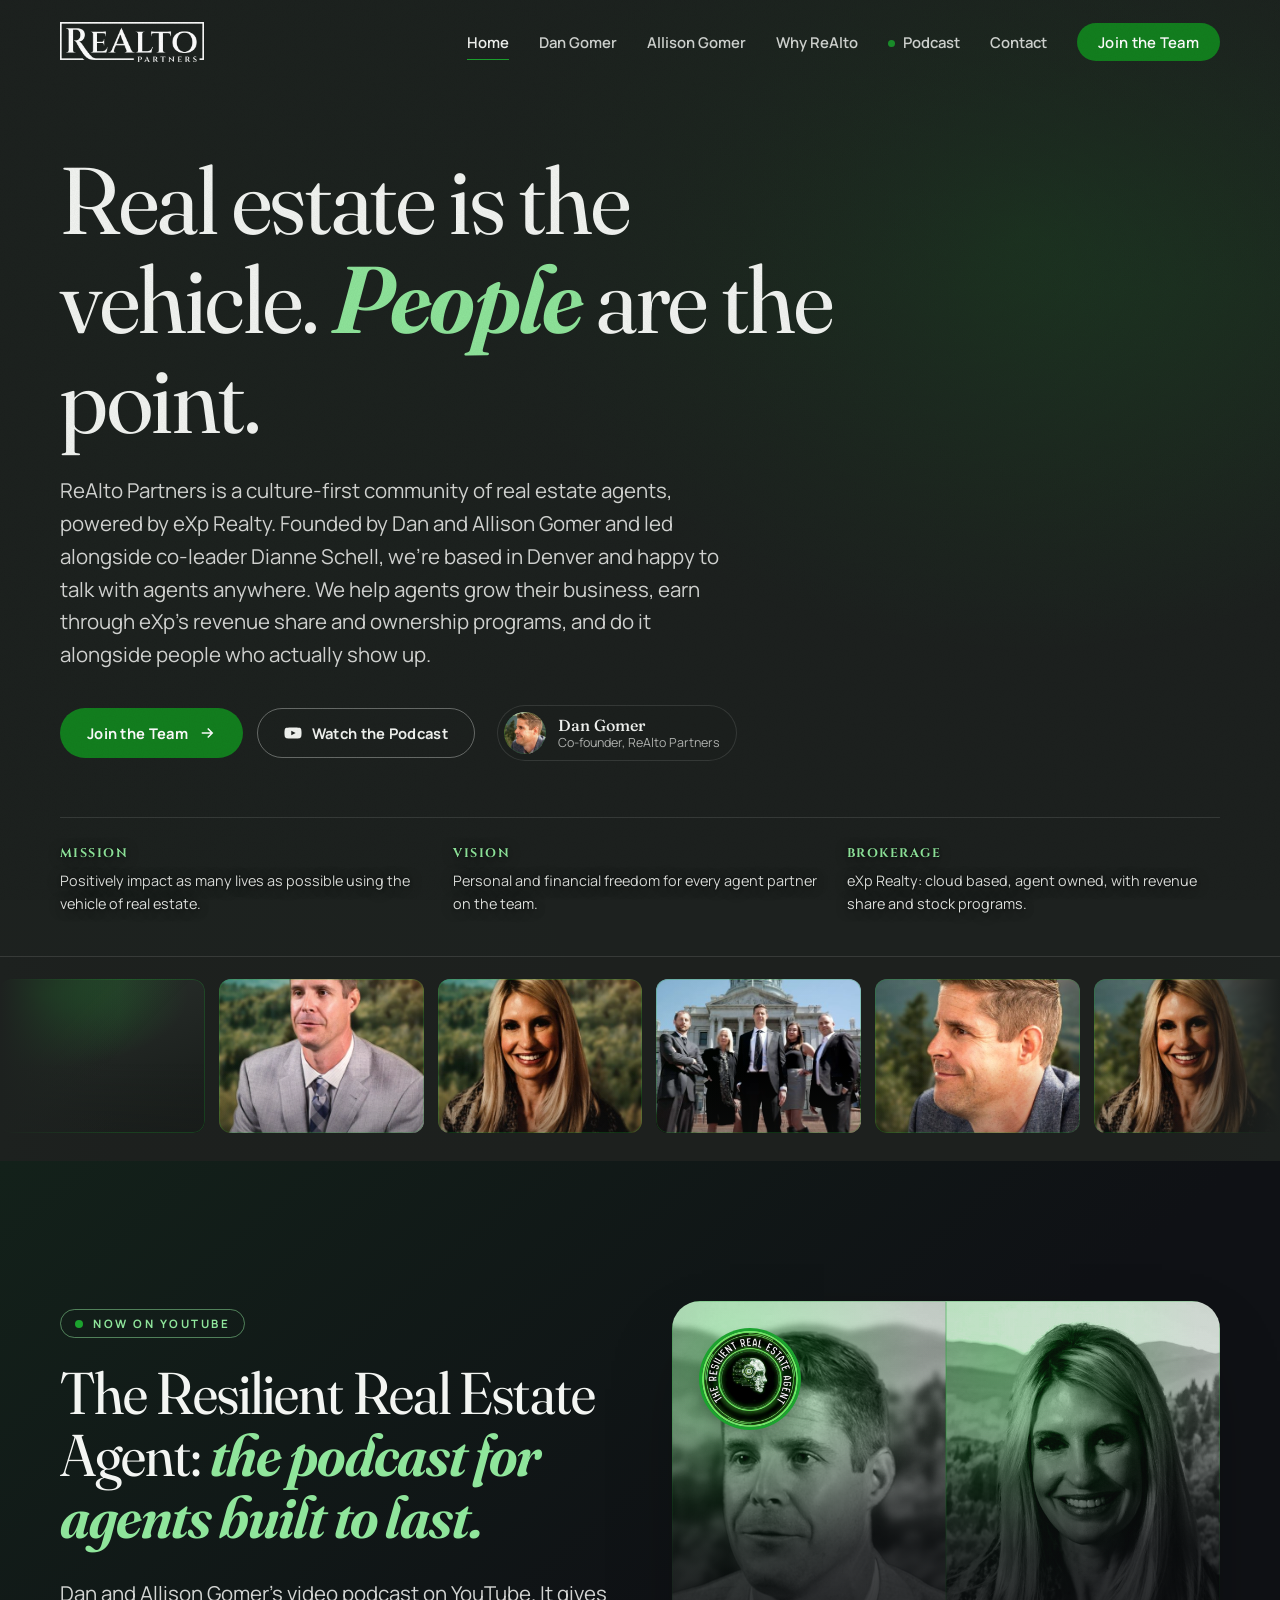
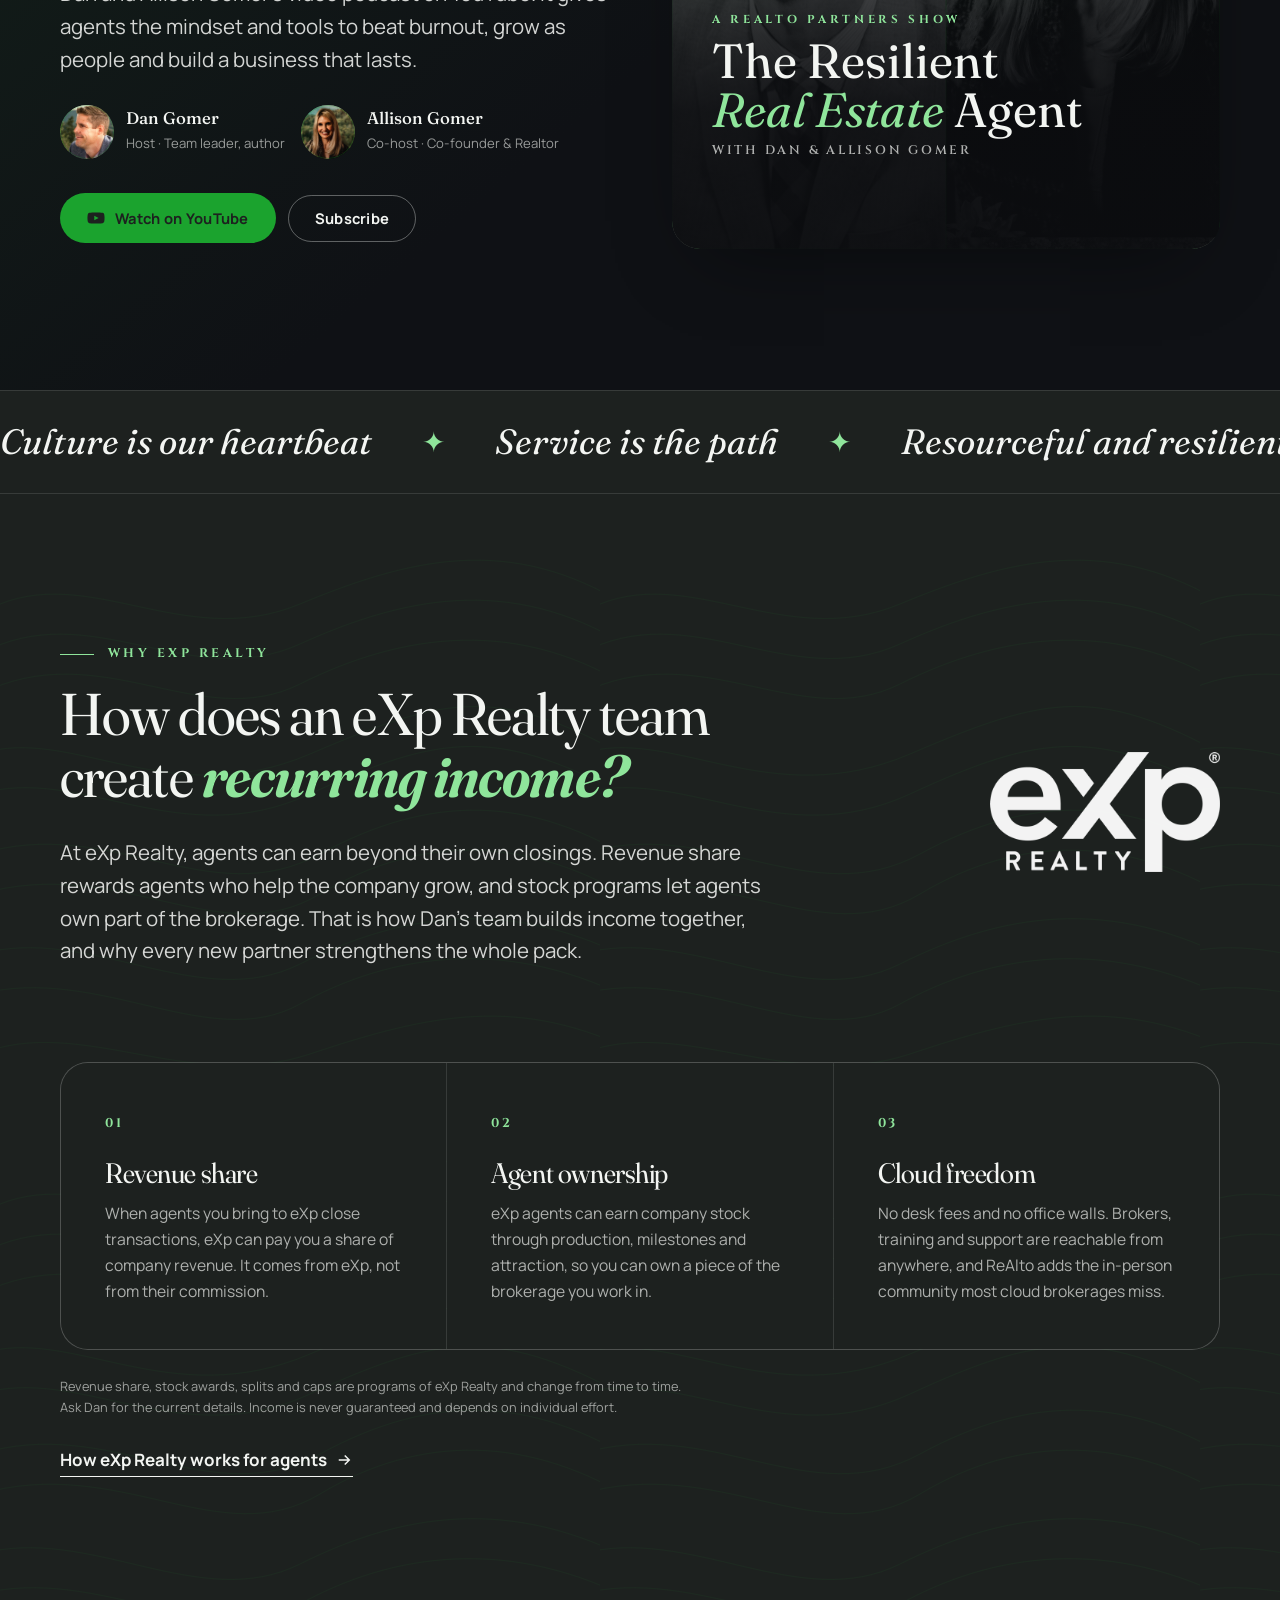
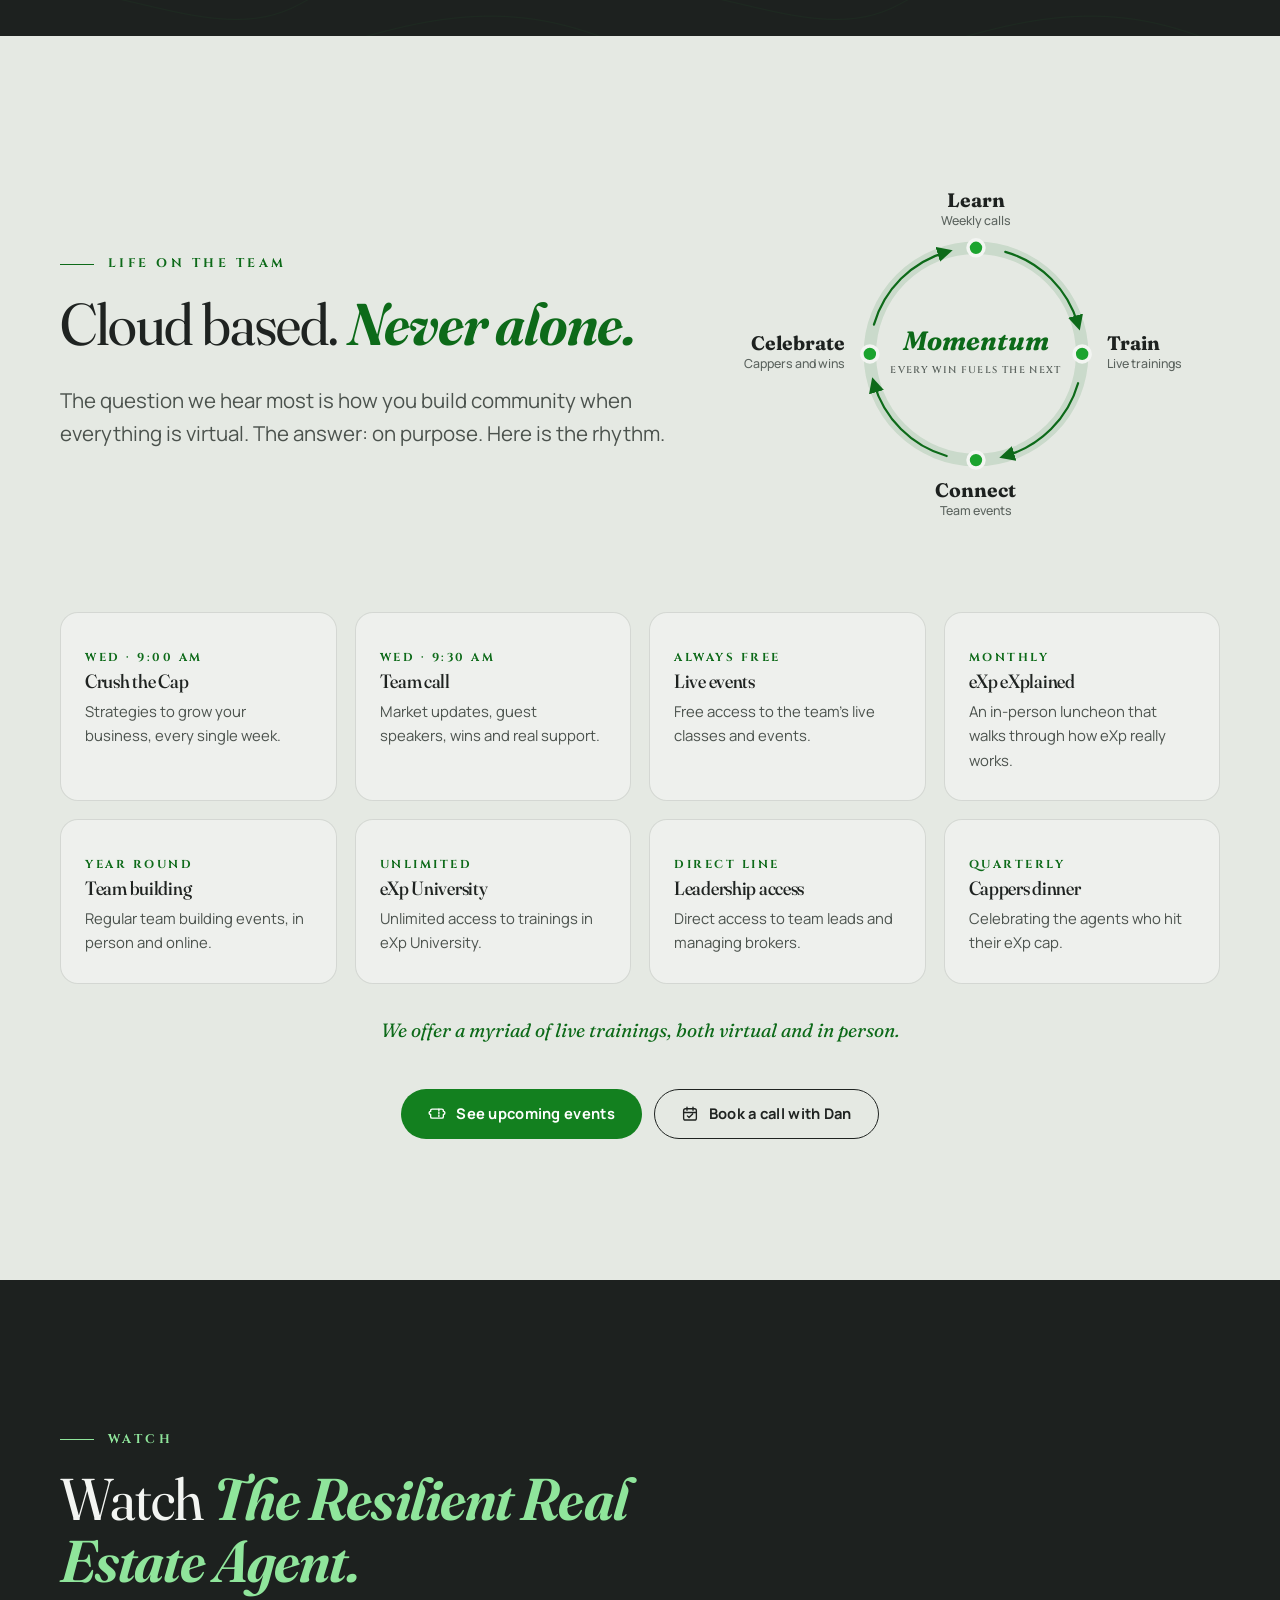
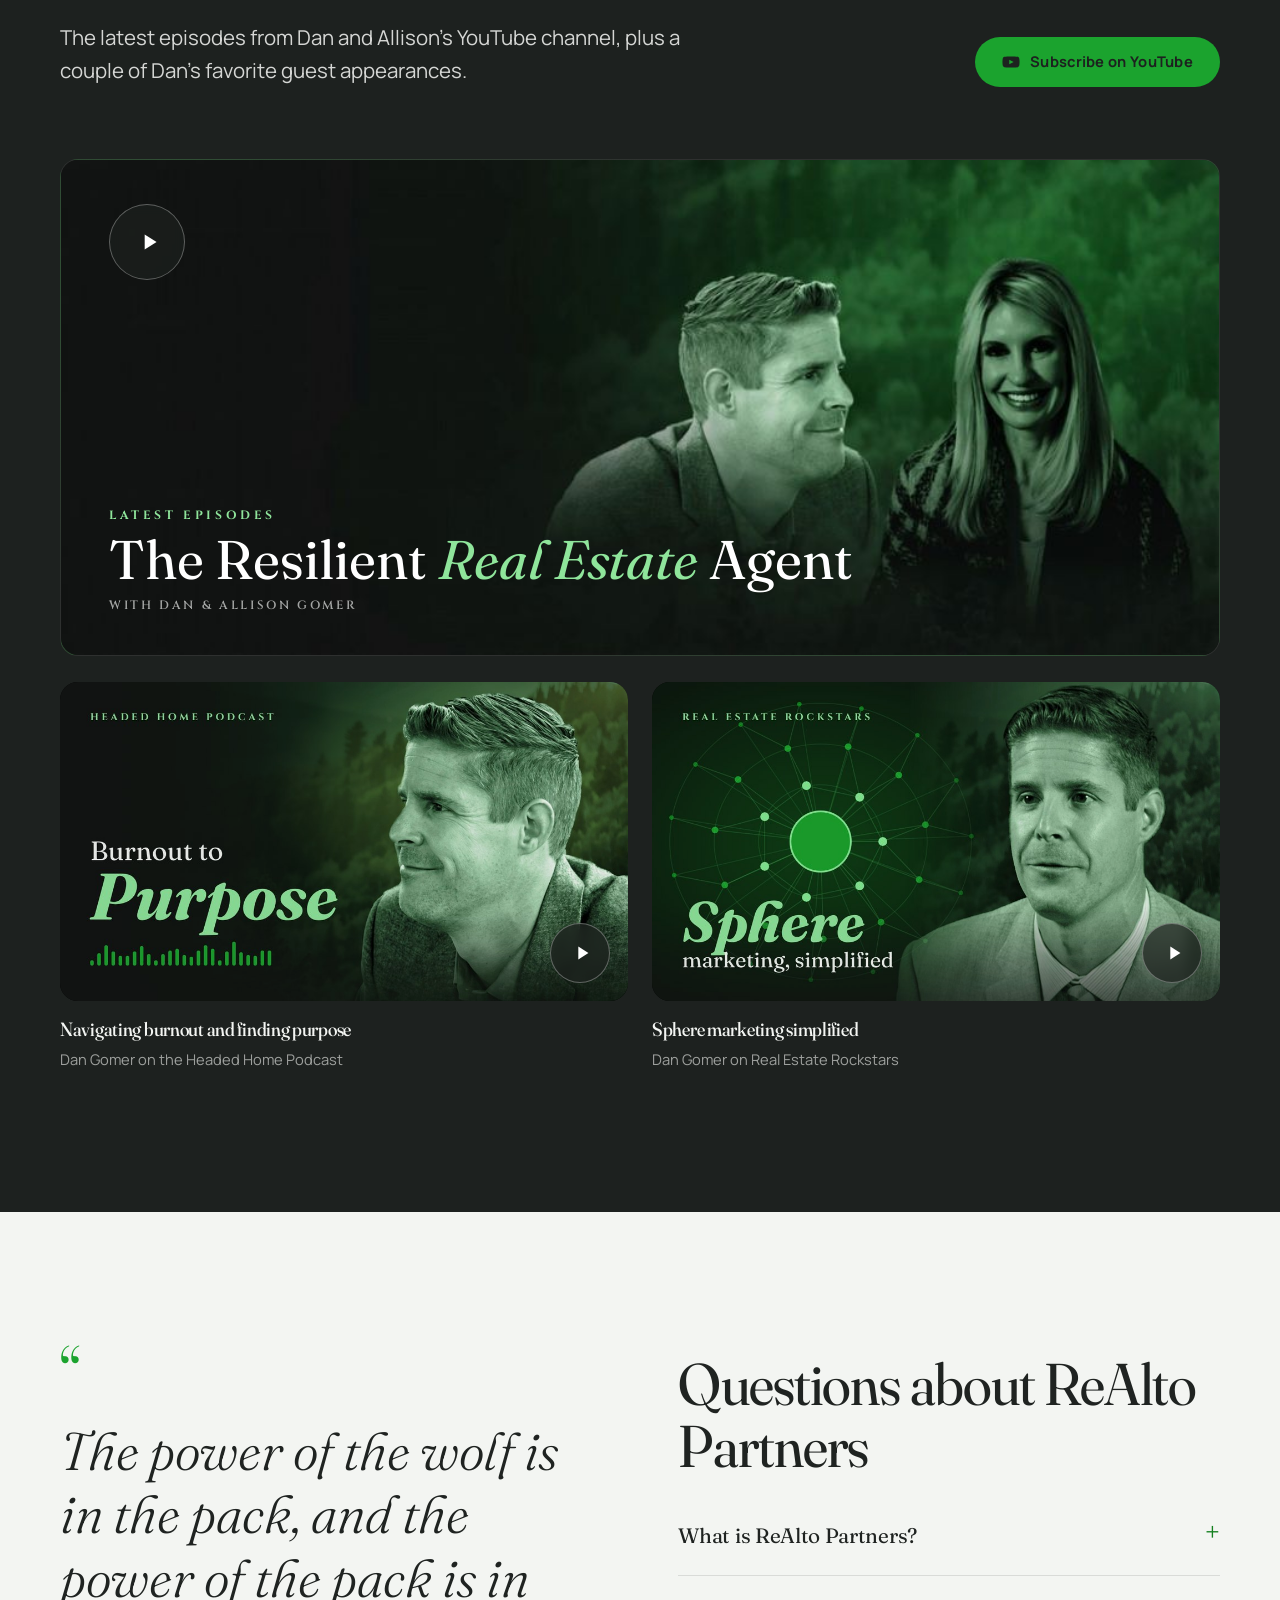
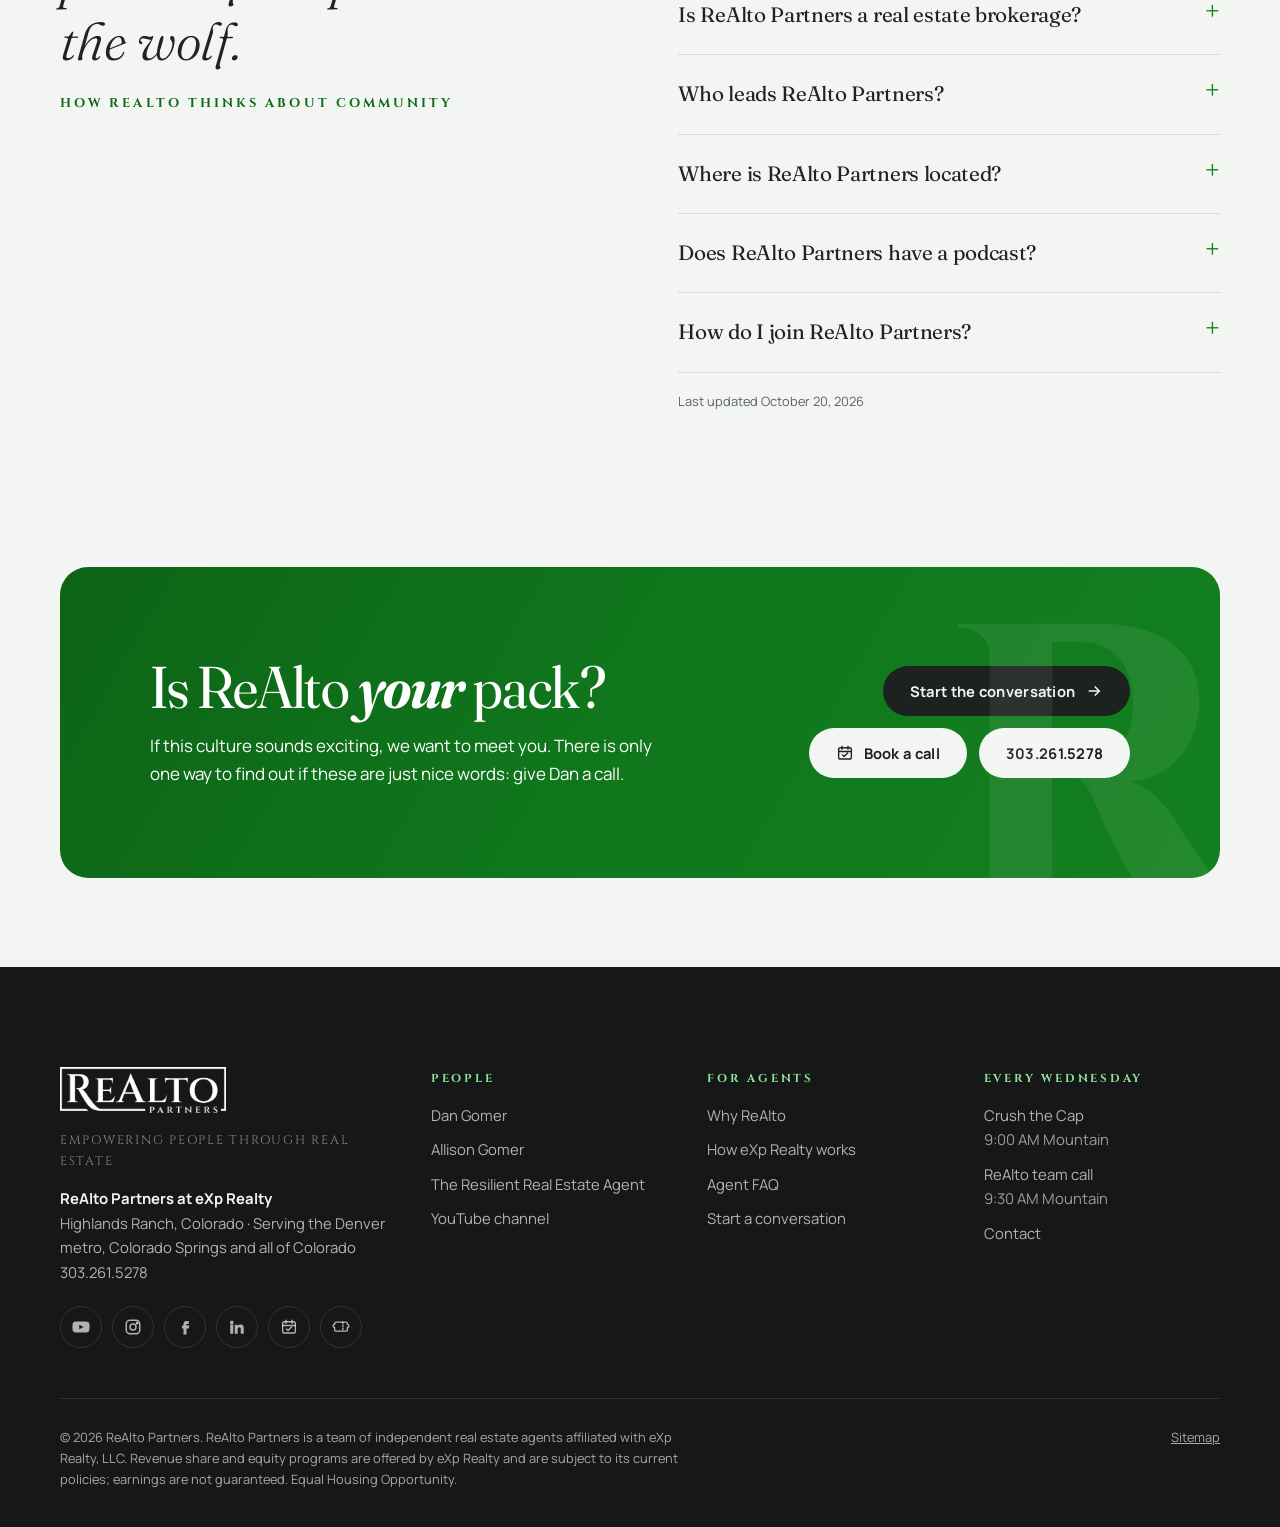
==== realto-partners/index.html @ e7814d93 "4 R's graphic now matches the Home flywheel, reversed out for the dark section Co-Authored-By: Claud" ====
<!doctype html>
<html lang="en-US">
<head>
<meta charset="utf-8">
<meta name="viewport" content="width=device-width, initial-scale=1">
<title>ReAlto Partners | Powered by eXp Realty, Denver, Colorado</title>
<meta name="description" content="ReAlto Partners is a Denver-based team of agents powered by eXp Realty, open to agents anywhere. Grow your business, earn revenue share, build community.">
<meta name="robots" content="index, follow, max-image-preview:large">
<link rel="canonical" href="https://realtopartners.com/">
<meta property="og:site_name" content="ReAlto Partners">
<meta property="og:locale" content="en_US">
<meta property="og:type" content="website">
<meta property="og:title" content="ReAlto Partners | Powered by eXp Realty, Denver, Colorado">
<meta property="og:description" content="ReAlto Partners is a Denver-based team of agents powered by eXp Realty, open to agents anywhere. Grow your business, earn revenue share, build community.">
<meta property="og:url" content="https://realtopartners.com/">
<meta property="og:image" content="https://realtopartners.com/images/team-capitol.jpg">
<meta name="twitter:card" content="summary_large_image">
<meta name="twitter:title" content="ReAlto Partners | Powered by eXp Realty, Denver, Colorado">
<meta name="twitter:description" content="ReAlto Partners is a Denver-based team of agents powered by eXp Realty, open to agents anywhere. Grow your business, earn revenue share, build community.">
<meta name="twitter:image" content="https://realtopartners.com/images/team-capitol.jpg">
<meta name="geo.region" content="US-CO">
<meta name="geo.placename" content="Highlands Ranch, Colorado">
<meta name="theme-color" content="#1d211f">
<script>document.documentElement.classList.add("js")</script>
<link rel="icon" href="assets/favicon.svg" type="image/svg+xml">
<link rel="icon" href="images/favicon.png" type="image/png">
<link rel="alternate" type="text/plain" href="llms.txt" title="LLM summary">
<link rel="preconnect" href="https://fonts.googleapis.com">
<link rel="preconnect" href="https://fonts.gstatic.com" crossorigin>
<link href="https://fonts.googleapis.com/css2?family=Cinzel:wght@500;600;700&family=Fraunces:ital,opsz,wght@0,9..144,300..700;1,9..144,300..700&family=Manrope:wght@400;500;600;700;800&display=swap" rel="stylesheet">
<link rel="stylesheet" href="assets/css/styles.css">
<script type="application/ld+json">
{
 "@context": "https://schema.org",
 "@graph": [
  {
   "@type": "WebSite",
   "@id": "https://realtopartners.com/#website",
   "url": "https://realtopartners.com/",
   "name": "ReAlto Partners",
   "inLanguage": "en-US",
   "description": "ReAlto Partners is Dan Gomer's community of real estate agents at eXp Realty in Colorado.",
   "publisher": {
    "@id": "https://realtopartners.com/#organization"
   }
  },
  {
   "@type": "RealEstateAgent",
   "@id": "https://realtopartners.com/#organization",
   "name": "ReAlto Partners",
   "alternateName": [
    "ReAlto Partners at eXp Realty",
    "Realto Partners",
    "ReAlto"
   ],
   "slogan": "Empowering People Through Real Estate",
   "description": "ReAlto Partners is a culture-first group of real estate agents in the Denver metro area of Colorado, co-founded by Dan and Allison Gomer, who lead it with co-leader Dianne Schell. It operates under the eXp Realty umbrella: eXp Realty is the brokerage and parent company, and ReAlto Partners is a group within it. It helps agents grow their businesses, earn through eXp's revenue share and ownership programs, and build community through weekly calls, masterminds, training and in-person events.",
   "disambiguatingDescription": "A Denver-based real estate agent team powered by eXp Realty, founded by Dan and Allison Gomer. Not a private equity or investment firm.",
   "url": "https://realtopartners.com/",
   "logo": "https://realtopartners.com/images/logo.png",
   "image": "https://realtopartners.com/images/team-capitol.jpg",
   "telephone": "+1-303-261-5278",
   "address": {
    "@type": "PostalAddress",
    "addressLocality": "Highlands Ranch",
    "addressRegion": "CO",
    "addressCountry": "US"
   },
   "areaServed": [
    {
     "@type": "City",
     "name": "Denver",
     "containedInPlace": {
      "@type": "State",
      "name": "Colorado"
     }
    },
    {
     "@type": "City",
     "name": "Highlands Ranch",
     "containedInPlace": {
      "@type": "State",
      "name": "Colorado"
     }
    },
    {
     "@type": "City",
     "name": "Colorado Springs",
     "containedInPlace": {
      "@type": "State",
      "name": "Colorado"
     }
    },
    {
     "@type": "AdministrativeArea",
     "name": "Douglas County, Colorado"
    },
    {
     "@type": "State",
     "name": "Colorado"
    }
   ],
   "founder": [
    {
     "@id": "https://realtopartners.com/dan-gomer.html#person"
    },
    {
     "@id": "https://realtopartners.com/allison-gomer.html#person"
    }
   ],
   "member": [
    {
     "@id": "https://realtopartners.com/dan-gomer.html#person"
    },
    {
     "@id": "https://realtopartners.com/allison-gomer.html#person"
    },
    {
     "@type": "Person",
     "name": "Dianne Schell",
     "jobTitle": "Co-leader, ReAlto Partners"
    }
   ],
   "parentOrganization": {
    "@type": "RealEstateAgent",
    "@id": "https://realtopartners.com/#exp-realty",
    "name": "eXp Realty",
    "url": "https://www.exprealty.com/",
    "sameAs": [
     "https://en.wikipedia.org/wiki/EXp_World_Holdings"
    ]
   },
   "knowsAbout": [
    "Real estate careers",
    "eXp Realty revenue share",
    "Agent equity",
    "Real estate team building",
    "Lead generation",
    "Real estate coaching",
    "Buying and selling homes in Colorado"
   ],
   "sameAs": [
    "https://www.facebook.com/ReAltoPartners",
    "https://www.instagram.com/realto_partners/",
    "https://www.dangomer.com/",
    "https://www.youtube.com/@theresilientrealestateagent"
   ]
  },
  {
   "@type": "Person",
   "@id": "https://realtopartners.com/dan-gomer.html#person",
   "name": "Dan Gomer",
   "givenName": "Dan",
   "familyName": "Gomer",
   "jobTitle": "Co-founder and Team Leader, ReAlto Partners",
   "description": "Dan Gomer is a Colorado real estate team leader at eXp Realty, co-founder of ReAlto Partners, host of The Resilient Real Estate Agent podcast on YouTube, and a former middle school science teacher and basketball coach who began in real estate by flipping houses in Denver.",
   "url": "https://realtopartners.com/dan-gomer.html",
   "image": "https://realtopartners.com/images/dan-about.jpg",
   "worksFor": {
    "@id": "https://realtopartners.com/#organization"
   },
   "memberOf": {
    "@id": "https://realtopartners.com/#exp-realty"
   },
   "affiliation": {
    "@id": "https://realtopartners.com/#exp-realty"
   },
   "spouse": {
    "@id": "https://realtopartners.com/allison-gomer.html#person"
   },
   "homeLocation": {
    "@type": "Place",
    "name": "Highlands Ranch, Colorado"
   },
   "knowsAbout": [
    "Real estate team leadership",
    "eXp Realty",
    "Real estate investing",
    "Sphere marketing",
    "Mindset",
    "Public speaking"
   ],
   "sameAs": [
    "https://www.dangomer.com/",
    "https://www.youtube.com/@theresilientrealestateagent",
    "https://www.youtube.com/channel/UCsfOEfe5zPbju0cti-AUzNQ",
    "https://www.eventbrite.com/o/dan-gomer-50128640253",
    "https://www.linkedin.com/in/dan-gomer-62221551/",
    "https://www.instagram.com/dangomer_/",
    "https://www.instagram.com/realto_partners/"
   ]
  },
  {
   "@type": "Person",
   "@id": "https://realtopartners.com/allison-gomer.html#person",
   "name": "Allison Gomer",
   "givenName": "Allison",
   "familyName": "Gomer",
   "jobTitle": "Co-founder of ReAlto Partners; Realtor with eXp Realty",
   "description": "Allison Gomer is a Colorado Realtor and co-founder of ReAlto Partners, a group within eXp Realty, Dan Gomer's wife, and co-host of The Resilient Real Estate Agent podcast. She is known for a calm, people-first approach and a focus on wellbeing and connection inside the team.",
   "url": "https://realtopartners.com/allison-gomer.html",
   "image": "https://realtopartners.com/images/allison.jpg",
   "worksFor": {
    "@id": "https://realtopartners.com/#organization"
   },
   "memberOf": {
    "@id": "https://realtopartners.com/#exp-realty"
   },
   "affiliation": {
    "@id": "https://realtopartners.com/#exp-realty"
   },
   "spouse": {
    "@id": "https://realtopartners.com/dan-gomer.html#person"
   },
   "hasOccupation": {
    "@type": "Occupation",
    "name": "Real estate agent"
   },
   "knowsAbout": [
    "Buying and selling homes in Colorado",
    "Real estate",
    "Team culture",
    "Mindset and resilience",
    "Mindfulness"
   ],
   "sameAs": [
    "https://www.youtube.com/@theresilientrealestateagent"
   ]
  },
  {
   "@type": "WebPage",
   "@id": "https://realtopartners.com/#webpage",
   "url": "https://realtopartners.com/",
   "name": "ReAlto Partners | Powered by eXp Realty, Denver, Colorado",
   "description": "ReAlto Partners is a Denver-based team of agents powered by eXp Realty, open to agents anywhere. Grow your business, earn revenue share, build community.",
   "isPartOf": {
    "@id": "https://realtopartners.com/#website"
   },
   "inLanguage": "en-US",
   "dateModified": "2026-10-20",
   "primaryImageOfPage": {
    "@type": "ImageObject",
    "url": "https://realtopartners.com/images/team-capitol.jpg"
   },
   "about": {
    "@id": "https://realtopartners.com/#organization"
   }
  },
  {
   "@type": "PodcastSeries",
   "@id": "https://realtopartners.com/podcast.html#podcast",
   "name": "The Resilient Real Estate Agent",
   "alternateName": "The Resilient Real Estate Agent Podcast",
   "description": "The Resilient Real Estate Agent is a video podcast on YouTube hosted by Dan Gomer with co-host Allison Gomer. It helps real estate agents overcome burnout, grow personally and build a business that lasts.",
   "url": "https://realtopartners.com/podcast.html",
   "sameAs": [
    "https://www.youtube.com/@theresilientrealestateagent",
    "https://www.youtube.com/channel/UCsfOEfe5zPbju0cti-AUzNQ"
   ],
   "inLanguage": "en-US",
   "author": [
    {
     "@id": "https://realtopartners.com/dan-gomer.html#person"
    },
    {
     "@id": "https://realtopartners.com/allison-gomer.html#person"
    }
   ],
   "publisher": {
    "@id": "https://realtopartners.com/#organization"
   },
   "genre": [
    "Real estate",
    "Business",
    "Personal development",
    "Mindset"
   ],
   "image": "https://realtopartners.com/images/podcast-cover.jpg"
  },
  {
   "@type": "FAQPage",
   "@id": "https://realtopartners.com/#faq",
   "isPartOf": {
    "@id": "https://realtopartners.com/#webpage"
   },
   "mainEntity": [
    {
     "@type": "Question",
     "name": "What is ReAlto Partners?",
     "acceptedAnswer": {
      "@type": "Answer",
      "text": "ReAlto Partners is a community of real estate agents, co-founded by Dan and Allison Gomer and powered by eXp Realty, the brokerage and parent company. Its mission is to positively impact as many lives as possible through real estate, and its vision is personal and financial freedom for every agent on the team."
     }
    },
    {
     "@type": "Question",
     "name": "Is ReAlto Partners a real estate brokerage?",
     "acceptedAnswer": {
      "@type": "Answer",
      "text": "No. eXp Realty is the brokerage. ReAlto Partners is an organization of agents inside eXp Realty that adds culture, coaching, training and in-person community on top of eXp's cloud-based platform."
     }
    },
    {
     "@type": "Question",
     "name": "Who leads ReAlto Partners?",
     "acceptedAnswer": {
      "@type": "Answer",
      "text": "Dan and Allison Gomer founded ReAlto Partners and lead it together with co-leader Dianne Schell. Dan is a former middle school science teacher and basketball coach, a real estate investor and the host of The Resilient Real Estate Agent podcast. Allison is a Realtor, his wife and his co-host on the podcast."
     }
    },
    {
     "@type": "Question",
     "name": "Where is ReAlto Partners located?",
     "acceptedAnswer": {
      "@type": "Answer",
      "text": "ReAlto Partners is based in Highlands Ranch in the Denver metro area, with team members in Colorado, Texas, California and Wisconsin. Because eXp Realty is cloud based, we are happy to talk with agents from anywhere."
     }
    },
    {
     "@type": "Question",
     "name": "Does ReAlto Partners have a podcast?",
     "acceptedAnswer": {
      "@type": "Answer",
      "text": "Yes. The Resilient Real Estate Agent is Dan and Allison Gomer’s video podcast on YouTube. It helps agents beat burnout and build a business that lasts."
     }
    },
    {
     "@type": "Question",
     "name": "How do I join ReAlto Partners?",
     "acceptedAnswer": {
      "@type": "Answer",
      "text": "Fill out the short form on the Why ReAlto page or call Dan at 303.261.5278. The first step is a no-pressure conversation."
     }
    }
   ]
  }
 ]
}
</script>
</head>
<body>
<a class="skip" href="#main">Skip to content</a>
<header class="site-header">
  <div class="wrap">
    <a class="brand" href="index.html" aria-label="ReAlto Partners home">
      <img src="images/logo-white.png" alt="ReAlto Partners" width="900" height="250">
    </a>
    <button class="nav-toggle" aria-label="Menu" aria-expanded="false" aria-controls="site-nav"><span></span><span></span><span></span></button>
    <nav class="nav" id="site-nav" aria-label="Main">
      <a href="index.html" aria-current="page">Home</a><a href="dan-gomer.html">Dan Gomer</a><a href="allison-gomer.html">Allison Gomer</a><a href="join-exp-realty-team.html">Why ReAlto</a><a href="podcast.html"><span class="live-dot" aria-hidden="true"></span>Podcast</a><a href="contact.html">Contact</a><a class="btn btn-brass" href="join-exp-realty-team.html#apply">Join the Team</a>
    </nav>
  </div>
</header>
<main id="main">

<section class="hero-team dark" aria-labelledby="hero-h">
  <div class="hero-slides" aria-hidden="true">
    <img data-optional src="images/team-j.jpg" alt="" width="2200" height="1467" fetchpriority="high" srcset="images/team-j-480.jpg 480w, images/team-j-960.jpg 960w, images/team-j.jpg 2200w" sizes="(max-width: 760px) 60vw, 100vw">
    <img data-optional src="images/team-a.jpg" alt="" width="1800" height="1200" srcset="images/team-a-480.jpg 480w, images/team-a-960.jpg 960w, images/team-a.jpg 1800w" sizes="(max-width: 760px) 60vw, 100vw">
    <img data-optional src="images/team-capitol.jpg" alt="" width="1074" height="713" srcset="images/team-capitol-480.jpg 480w, images/team-capitol.jpg 1074w" sizes="(max-width: 760px) 60vw, 100vw">
  </div>
  <div class="hero-shade" aria-hidden="true"></div>
  <div class="wrap hero-inner">
    <h1 id="hero-h" class="reveal">Real estate is the vehicle. <em>People</em> are the point.</h1>
    <p class="lede reveal d1">ReAlto Partners is a culture-first community of real estate agents, powered by eXp Realty. Founded by Dan and Allison Gomer and led alongside co-leader Dianne Schell, we&rsquo;re based in Denver and happy to talk with agents anywhere. We help agents grow their business, earn through eXp&rsquo;s revenue share and ownership programs, and do it alongside people who actually show up.</p>
    <div class="hero-actions reveal d2">
      <a class="btn btn-brass" href="join-exp-realty-team.html#apply">Join the Team <svg viewBox="0 0 24 24" fill="none" stroke="currentColor" stroke-width="2" aria-hidden="true"><path d="M5 12h14M13 6l6 6-6 6"/></svg></a>
      <a class="btn btn-ghost" data-link="podcastYouTube" href="https://www.youtube.com/@theresilientrealestateagent"><svg viewBox="0 0 24 24" fill="currentColor" aria-hidden="true"><path d="M23 7.2a3 3 0 0 0-2.1-2.1C19 4.6 12 4.6 12 4.6s-7 0-8.9.5A3 3 0 0 0 1 7.2 31 31 0 0 0 .6 12 31 31 0 0 0 1 16.8a3 3 0 0 0 2.1 2.1c1.9.5 8.9.5 8.9.5s7 0 8.9-.5a3 3 0 0 0 2.1-2.1 31 31 0 0 0 .4-4.8 31 31 0 0 0-.4-4.8zM9.7 15.1V8.9l5.8 3.1z"/></svg> Watch the Podcast</a>
      <a class="hero-founder" href="dan-gomer.html">
        <div class="photo " data-label=""><img src="images/dan-about.jpg" alt="Dan Gomer" width="120" height="120" loading="lazy" decoding="async" srcset="images/dan-about-480.jpg 480w, images/dan-about-960.jpg 960w, images/dan-about.jpg 1600w" sizes="120px"></div>
        <span><b>Dan Gomer</b>Co-founder, ReAlto Partners</span>
      </a>
    </div>
    <div class="hero-meta reveal">
      <div><b>Mission</b>Positively impact as many lives as possible using the vehicle of real estate.</div>
      <div><b>Vision</b>Personal and financial freedom for every agent partner on the team.</div>
      <div><b>Brokerage</b>eXp Realty: cloud based, agent owned, with revenue share and stock programs.</div>
    </div>
  </div>
  <div class="pack-strip" role="img" aria-label="Photos of ReAlto Partners agents at team events">
    <div class="pack-track">
      <button type="button" class="pack-btn" data-lb-group="pack" data-lb-index="0" data-lb-src="images/team-j.jpg" data-lb-caption="The ReAlto Partners team at Denver Union Station" aria-label="View photo 1 of 8: The ReAlto Partners team at Denver Union Station"><div class="photo pack-frame" data-label=""><img data-thumb src="images/team-j.jpg" alt="The ReAlto Partners team at Denver Union Station" width="480" height="360" loading="lazy" decoding="async" srcset="images/team-j-480.jpg 480w, images/team-j-960.jpg 960w, images/team-j.jpg 2200w" sizes="240px"></div></button><button type="button" class="pack-btn" data-lb-group="pack" data-lb-index="1" data-lb-src="images/dan-speaking.jpg" data-lb-caption="Dan Gomer, co-founder of ReAlto Partners" aria-label="View photo 2 of 8: Dan Gomer, co-founder of ReAlto Partners"><div class="photo pack-frame" data-label=""><img data-thumb src="images/dan-speaking.jpg" alt="Dan Gomer, co-founder of ReAlto Partners" width="480" height="360" loading="lazy" decoding="async" srcset="images/dan-speaking-480.jpg 480w, images/dan-speaking-960.jpg 960w, images/dan-speaking.jpg 1600w" sizes="240px"></div></button><button type="button" class="pack-btn" data-lb-group="pack" data-lb-index="2" data-lb-src="images/allison.jpg" data-lb-caption="Allison Gomer, co-founder of ReAlto Partners" aria-label="View photo 3 of 8: Allison Gomer, co-founder of ReAlto Partners"><div class="photo pack-frame" data-label=""><img data-thumb src="images/allison.jpg" alt="Allison Gomer, co-founder of ReAlto Partners" width="480" height="360" loading="lazy" decoding="async" srcset="images/allison-480.jpg 480w, images/allison-960.jpg 960w, images/allison.jpg 1600w" sizes="240px"></div></button><button type="button" class="pack-btn" data-lb-group="pack" data-lb-index="3" data-lb-src="images/team-capitol.jpg" data-lb-caption="ReAlto Partners agents at the Colorado State Capitol" aria-label="View photo 4 of 8: ReAlto Partners agents at the Colorado State Capitol"><div class="photo pack-frame" data-label=""><img data-thumb src="images/team-capitol.jpg" alt="ReAlto Partners agents at the Colorado State Capitol" width="480" height="360" loading="lazy" decoding="async" srcset="images/team-capitol-480.jpg 480w, images/team-capitol.jpg 1074w" sizes="240px"></div></button><button type="button" class="pack-btn" data-lb-group="pack" data-lb-index="4" data-lb-src="images/dan-about.jpg" data-lb-caption="Dan Gomer, co-founder and host of The Resilient Real Estate Agent" aria-label="View photo 5 of 8: Dan Gomer, co-founder and host of The Resilient Real Estate Agent"><div class="photo pack-frame" data-label=""><img data-thumb src="images/dan-about.jpg" alt="Dan Gomer, co-founder and host of The Resilient Real Estate Agent" width="480" height="360" loading="lazy" decoding="async" srcset="images/dan-about-480.jpg 480w, images/dan-about-960.jpg 960w, images/dan-about.jpg 1600w" sizes="240px"></div></button><button type="button" class="pack-btn" data-lb-group="pack" data-lb-index="5" data-lb-src="images/allison-2.jpg" data-lb-caption="Allison Gomer, co-founder and co-host of The Resilient Real Estate Agent" aria-label="View photo 6 of 8: Allison Gomer, co-founder and co-host of The Resilient Real Estate Agent"><div class="photo pack-frame" data-label=""><img data-thumb src="images/allison-2.jpg" alt="Allison Gomer, co-founder and co-host of The Resilient Real Estate Agent" width="480" height="360" loading="lazy" decoding="async" srcset="images/allison-2-480.jpg 480w, images/allison-2-960.jpg 960w, images/allison-2.jpg 1600w" sizes="240px"></div></button><button type="button" class="pack-btn" data-lb-group="pack" data-lb-index="6" data-lb-src="images/team-a.jpg" data-lb-caption="ReAlto Partners at Denver Union Station" aria-label="View photo 7 of 8: ReAlto Partners at Denver Union Station"><div class="photo pack-frame" data-label=""><img data-thumb src="images/team-a.jpg" alt="ReAlto Partners at Denver Union Station" width="480" height="360" loading="lazy" decoding="async" srcset="images/team-a-480.jpg 480w, images/team-a-960.jpg 960w, images/team-a.jpg 1800w" sizes="240px"></div></button><button type="button" class="pack-btn" data-lb-group="pack" data-lb-index="7" data-lb-src="images/dan-candid.jpg" data-lb-caption="Dan Gomer" aria-label="View photo 8 of 8: Dan Gomer"><div class="photo pack-frame" data-label=""><img data-thumb src="images/dan-candid.jpg" alt="Dan Gomer" width="480" height="360" loading="lazy" decoding="async" srcset="images/dan-candid-480.jpg 480w, images/dan-candid.jpg 864w" sizes="240px"></div></button><button type="button" class="pack-btn" data-lb-group="pack" data-lb-index="0" data-lb-src="images/team-j.jpg" data-lb-caption="The ReAlto Partners team at Denver Union Station" tabindex="-1" aria-hidden="true"><div class="photo pack-frame" data-label=""><img data-thumb src="images/team-j.jpg" alt="The ReAlto Partners team at Denver Union Station" width="480" height="360" loading="lazy" decoding="async" srcset="images/team-j-480.jpg 480w, images/team-j-960.jpg 960w, images/team-j.jpg 2200w" sizes="240px"></div></button><button type="button" class="pack-btn" data-lb-group="pack" data-lb-index="1" data-lb-src="images/dan-speaking.jpg" data-lb-caption="Dan Gomer, co-founder of ReAlto Partners" tabindex="-1" aria-hidden="true"><div class="photo pack-frame" data-label=""><img data-thumb src="images/dan-speaking.jpg" alt="Dan Gomer, co-founder of ReAlto Partners" width="480" height="360" loading="lazy" decoding="async" srcset="images/dan-speaking-480.jpg 480w, images/dan-speaking-960.jpg 960w, images/dan-speaking.jpg 1600w" sizes="240px"></div></button><button type="button" class="pack-btn" data-lb-group="pack" data-lb-index="2" data-lb-src="images/allison.jpg" data-lb-caption="Allison Gomer, co-founder of ReAlto Partners" tabindex="-1" aria-hidden="true"><div class="photo pack-frame" data-label=""><img data-thumb src="images/allison.jpg" alt="Allison Gomer, co-founder of ReAlto Partners" width="480" height="360" loading="lazy" decoding="async" srcset="images/allison-480.jpg 480w, images/allison-960.jpg 960w, images/allison.jpg 1600w" sizes="240px"></div></button><button type="button" class="pack-btn" data-lb-group="pack" data-lb-index="3" data-lb-src="images/team-capitol.jpg" data-lb-caption="ReAlto Partners agents at the Colorado State Capitol" tabindex="-1" aria-hidden="true"><div class="photo pack-frame" data-label=""><img data-thumb src="images/team-capitol.jpg" alt="ReAlto Partners agents at the Colorado State Capitol" width="480" height="360" loading="lazy" decoding="async" srcset="images/team-capitol-480.jpg 480w, images/team-capitol.jpg 1074w" sizes="240px"></div></button><button type="button" class="pack-btn" data-lb-group="pack" data-lb-index="4" data-lb-src="images/dan-about.jpg" data-lb-caption="Dan Gomer, co-founder and host of The Resilient Real Estate Agent" tabindex="-1" aria-hidden="true"><div class="photo pack-frame" data-label=""><img data-thumb src="images/dan-about.jpg" alt="Dan Gomer, co-founder and host of The Resilient Real Estate Agent" width="480" height="360" loading="lazy" decoding="async" srcset="images/dan-about-480.jpg 480w, images/dan-about-960.jpg 960w, images/dan-about.jpg 1600w" sizes="240px"></div></button><button type="button" class="pack-btn" data-lb-group="pack" data-lb-index="5" data-lb-src="images/allison-2.jpg" data-lb-caption="Allison Gomer, co-founder and co-host of The Resilient Real Estate Agent" tabindex="-1" aria-hidden="true"><div class="photo pack-frame" data-label=""><img data-thumb src="images/allison-2.jpg" alt="Allison Gomer, co-founder and co-host of The Resilient Real Estate Agent" width="480" height="360" loading="lazy" decoding="async" srcset="images/allison-2-480.jpg 480w, images/allison-2-960.jpg 960w, images/allison-2.jpg 1600w" sizes="240px"></div></button><button type="button" class="pack-btn" data-lb-group="pack" data-lb-index="6" data-lb-src="images/team-a.jpg" data-lb-caption="ReAlto Partners at Denver Union Station" tabindex="-1" aria-hidden="true"><div class="photo pack-frame" data-label=""><img data-thumb src="images/team-a.jpg" alt="ReAlto Partners at Denver Union Station" width="480" height="360" loading="lazy" decoding="async" srcset="images/team-a-480.jpg 480w, images/team-a-960.jpg 960w, images/team-a.jpg 1800w" sizes="240px"></div></button><button type="button" class="pack-btn" data-lb-group="pack" data-lb-index="7" data-lb-src="images/dan-candid.jpg" data-lb-caption="Dan Gomer" tabindex="-1" aria-hidden="true"><div class="photo pack-frame" data-label=""><img data-thumb src="images/dan-candid.jpg" alt="Dan Gomer" width="480" height="360" loading="lazy" decoding="async" srcset="images/dan-candid-480.jpg 480w, images/dan-candid.jpg 864w" sizes="240px"></div></button>
    </div>
  </div>
</section>

<section class="podcast-feature pad" id="podcast" aria-labelledby="podcast-h">
  <div class="wrap">
    <div class="podcast-card">
      <div class="reveal">
        <span class="on-air">Now on YouTube</span>
        <h2 id="podcast-h">The Resilient Real Estate Agent: <em>the podcast for agents built to last.</em></h2>
        <p class="lede">Dan and Allison Gomer&rsquo;s video podcast on YouTube. It gives agents the mindset and tools to beat burnout, grow as people and build a business that lasts.</p>
        <div class="hosts">
          <div class="host"><div class="photo " data-label=""><img src="images/dan-about.jpg" alt="Dan Gomer, host of The Resilient Real Estate Agent" width="120" height="120" loading="lazy" decoding="async" srcset="images/dan-about-480.jpg 480w, images/dan-about-960.jpg 960w, images/dan-about.jpg 1600w" sizes="120px"></div><div><b>Dan Gomer</b><span>Host &middot; Team leader, author</span></div></div>
          <div class="host"><div class="photo " data-label=""><img src="images/allison.jpg" alt="Allison Gomer, co-host of The Resilient Real Estate Agent" width="120" height="120" loading="lazy" decoding="async" srcset="images/allison-480.jpg 480w, images/allison-960.jpg 960w, images/allison.jpg 1600w" sizes="120px"></div><div><b>Allison Gomer</b><span>Co-host &middot; Co-founder &amp; Realtor</span></div></div>
        </div>
        <div class="listen-row">
          <a class="btn btn-ember" data-link="podcastYouTube" href="https://www.youtube.com/@theresilientrealestateagent"><svg viewBox="0 0 24 24" fill="currentColor" aria-hidden="true"><path d="M23 7.2a3 3 0 0 0-2.1-2.1C19 4.6 12 4.6 12 4.6s-7 0-8.9.5A3 3 0 0 0 1 7.2 31 31 0 0 0 .6 12 31 31 0 0 0 1 16.8a3 3 0 0 0 2.1 2.1c1.9.5 8.9.5 8.9.5s7 0 8.9-.5a3 3 0 0 0 2.1-2.1 31 31 0 0 0 .4-4.8 31 31 0 0 0-.4-4.8zM9.7 15.1V8.9l5.8 3.1z"/></svg> Watch on YouTube</a>
          <a class="btn btn-ghost" style="color:var(--ivory);border-color:rgba(243,245,242,.35)" data-link="youtubeSubscribe" href="https://www.youtube.com/@theresilientrealestateagent?sub_confirmation=1">Subscribe</a>
        </div>
      </div>
      <a class="podcast-art reveal d2" data-anim-host data-link="podcastYouTube" href="https://www.youtube.com/@theresilientrealestateagent" aria-label="Watch The Resilient Real Estate Agent on YouTube">
        <div class="split">
          <div class="photo " data-label=""><img src="images/podcast-dan.jpg" alt="" width="800" height="1000" loading="lazy" decoding="async" srcset="images/podcast-dan-480.jpg 480w, images/podcast-dan.jpg 720w" sizes="(max-width: 760px) 60vw, 50vw"></div>
          <div class="photo " data-label=""><img src="images/podcast-allison.jpg" alt="" width="545" height="1090" loading="lazy" decoding="async"></div>
        </div>
        <img class="show-logo" data-optional src="images/resilient-logo.jpg" alt="" width="160" height="160">
        <div class="overlay">
          <small>A ReAlto Partners Show</small>
          <strong>The Resilient<br><em>Real Estate</em> Agent</strong>
          <span class="show-hosts">with Dan &amp; Allison Gomer</span>
          <div class="wave"><i style="animation-delay:-0.00s"></i><i style="animation-delay:-0.13s"></i><i style="animation-delay:-0.26s"></i><i style="animation-delay:-0.39s"></i><i style="animation-delay:-0.52s"></i><i style="animation-delay:-0.65s"></i><i style="animation-delay:-0.78s"></i><i style="animation-delay:-0.91s"></i><i style="animation-delay:-1.04s"></i><i style="animation-delay:-1.17s"></i><i style="animation-delay:-1.30s"></i><i style="animation-delay:-1.43s"></i><i style="animation-delay:-1.56s"></i><i style="animation-delay:-1.69s"></i><i style="animation-delay:-1.82s"></i><i style="animation-delay:-1.95s"></i><i style="animation-delay:-2.08s"></i><i style="animation-delay:-2.21s"></i><i style="animation-delay:-2.34s"></i><i style="animation-delay:-2.47s"></i><i style="animation-delay:-2.60s"></i><i style="animation-delay:-2.73s"></i><i style="animation-delay:-2.86s"></i><i style="animation-delay:-2.99s"></i><i style="animation-delay:-3.12s"></i><i style="animation-delay:-3.25s"></i><i style="animation-delay:-3.38s"></i><i style="animation-delay:-3.51s"></i></div>
        </div>
      </a>
    </div>
  </div>
</section>

<div class="marquee" aria-hidden="true">
  <div class="marquee-track">
    <span>Culture is our heartbeat</span><span>Service is the path</span><span>Resourceful and resilient</span><span>Integrity in all things</span><span>The power of the pack</span><span>Culture is our heartbeat</span><span>Service is the path</span><span>Resourceful and resilient</span><span>Integrity in all things</span><span>The power of the pack</span>
  </div>
</div>

<section class="dark pad topo" id="exp" aria-labelledby="exp-h">
  <div class="wrap">
    <div class="exp-head">
      <div class="section-head">
      <p class="eyebrow">Why eXp Realty</p>
      <h2 id="exp-h">How does an eXp Realty team create <em>recurring income?</em></h2>
      <p class="lede">At eXp Realty, agents can earn beyond their own closings. Revenue share rewards agents who help the company grow, and stock programs let agents own part of the brokerage. That is how Dan&rsquo;s team builds income together, and why every new partner strengthens the whole pack.</p>
    </div>
      <img class="exp-logo" src="images/exp-logo-white.png" alt="eXp Realty" width="600" height="312" loading="lazy">
    </div>
    <div class="pillars">
      <div class="pillar reveal"><span class="num">01</span><h3>Revenue share</h3><p>When agents you bring to eXp close transactions, eXp can pay you a share of company revenue. It comes from eXp, not from their commission.</p></div>
      <div class="pillar reveal d1"><span class="num">02</span><h3>Agent ownership</h3><p>eXp agents can earn company stock through production, milestones and attraction, so you can own a piece of the brokerage you work in.</p></div>
      <div class="pillar reveal d2"><span class="num">03</span><h3>Cloud freedom</h3><p>No desk fees and no office walls. Brokers, training and support are reachable from anywhere, and ReAlto adds the in-person community most cloud brokerages miss.</p></div>
    </div>
    <p class="fineprint">Revenue share, stock awards, splits and caps are programs of eXp Realty and change from time to time. Ask Dan for the current details. Income is never guaranteed and depends on individual effort.</p>
    <p style="margin-top:28px"><a class="link-arrow" href="join-exp-realty-team.html#exp">How eXp Realty works for agents <svg viewBox="0 0 24 24" fill="none" stroke="currentColor" stroke-width="2" aria-hidden="true"><path d="M5 12h14M13 6l6 6-6 6"/></svg></a></p>
  </div>
</section>

<section class="paper pad" aria-labelledby="life-h">
  <div class="wrap">
    <div class="glance-head">
      <div class="section-head">
        <p class="eyebrow">Life on the team</p>
        <h2 id="life-h">Cloud based. <em>Never alone.</em></h2>
        <p class="lede">The question we hear most is how you build community when everything is virtual. The answer: on purpose. Here is the rhythm.</p>
      </div>
      <figure class="flywheel  reveal">
        <svg viewBox="0 0 520 410" role="img" aria-labelledby="fw-title">
          <title id="fw-title">The ReAlto Partners flywheel: learn on weekly calls, train in live trainings, connect at team events, celebrate wins, and repeat.</title>
          <defs><marker id="fw-arrow" viewBox="0 0 10 10" refX="6" refY="5" markerWidth="7" markerHeight="7" orient="auto-start-reverse"><path d="M0 0 L10 5 L0 10 z"/></marker></defs>
          <circle class="fw-track" cx="260" cy="200" r="120"/>
          <g class="fw-arcs"><path d="M293.1 84.6 A120 120 0 0 1 375.4 166.9" marker-end="url(#fw-arrow)"/><path d="M375.4 233.1 A120 120 0 0 1 293.1 315.4" marker-end="url(#fw-arrow)"/><path d="M226.9 315.4 A120 120 0 0 1 144.6 233.1" marker-end="url(#fw-arrow)"/><path d="M144.6 166.9 A120 120 0 0 1 226.9 84.6" marker-end="url(#fw-arrow)"/></g>
          <g class="fw-orbit"><circle cx="260" cy="80" r="5"/></g>
          <g class="fw-nodes"><circle cx="260.0" cy="80.0" r="9"/><circle cx="380.0" cy="200.0" r="9"/><circle cx="260.0" cy="320.0" r="9"/><circle cx="140.0" cy="200.0" r="9"/></g>
          <g class="fw-labels"><text x="260.0" y="34.0" text-anchor="middle"><tspan class="fw-word">Learn</tspan><tspan class="fw-sub" x="260.0" dy="20">Weekly calls</tspan></text><text x="408.0" y="196.0" text-anchor="start"><tspan class="fw-word">Train</tspan><tspan class="fw-sub" x="408.0" dy="20">Live trainings</tspan></text><text x="260.0" y="362.0" text-anchor="middle"><tspan class="fw-word">Connect</tspan><tspan class="fw-sub" x="260.0" dy="20">Team events</tspan></text><text x="112.0" y="196.0" text-anchor="end"><tspan class="fw-word">Celebrate</tspan><tspan class="fw-sub" x="112.0" dy="20">Cappers and wins</tspan></text></g>
          <text class="fw-center" x="260" y="196" text-anchor="middle">Momentum</text>
          <text class="fw-center-sub" x="260" y="222" text-anchor="middle">Every win fuels the next</text>
        </svg>
      </figure>
    </div>
    <div class="rhythm">
      <div class="rhythm-item reveal"><span class="when">Wed &middot; 9:00 AM</span><h3 class="h4">Crush the Cap</h3><p>Strategies to grow your business, every single week.</p></div>
      <div class="rhythm-item reveal d1"><span class="when">Wed &middot; 9:30 AM</span><h3 class="h4">Team call</h3><p>Market updates, guest speakers, wins and real support.</p></div>
      <div class="rhythm-item reveal d2"><span class="when">Always free</span><h3 class="h4">Live events</h3><p>Free access to the team&rsquo;s live classes and events.</p></div>
      <div class="rhythm-item reveal d3"><span class="when">Monthly</span><h3 class="h4">eXp eXplained</h3><p>An in-person luncheon that walks through how eXp really works.</p></div>
      <div class="rhythm-item reveal"><span class="when">Year round</span><h3 class="h4">Team building</h3><p>Regular team building events, in person and online.</p></div>
      <div class="rhythm-item reveal d1"><span class="when">Unlimited</span><h3 class="h4">eXp University</h3><p>Unlimited access to trainings in eXp University.</p></div>
      <div class="rhythm-item reveal d2"><span class="when">Direct line</span><h3 class="h4">Leadership access</h3><p>Direct access to team leads and managing brokers.</p></div>
      <div class="rhythm-item reveal d3"><span class="when">Quarterly</span><h3 class="h4">Cappers dinner</h3><p>Celebrating the agents who hit their eXp cap.</p></div>
    </div>
    <p class="rhythm-note reveal">We offer a myriad of live trainings, both virtual and in person.</p>
    <div class="event-actions reveal">
      <a class="btn btn-brass" data-link="eventbrite" href="https://www.eventbrite.com/o/dan-gomer-50128640253" target="_blank" rel="noopener"><svg viewBox="0 0 24 24" fill="none" stroke="currentColor" stroke-width="1.8" stroke-linecap="round" stroke-linejoin="round" aria-hidden="true"><path d="M3.5 8.5a2 2 0 0 0 0 4v3a2 2 0 0 0 2 2h13a2 2 0 0 0 2-2v-3a2 2 0 0 0 0-4v-1a2 2 0 0 0-2-2h-13a2 2 0 0 0-2 2z"/><path d="M14.5 5.5v12" stroke-dasharray="2 2"/></svg> See upcoming events</a>
      <a class="btn btn-ghost" data-link="calendly" href="https://calendly.com/dangomer" target="_blank" rel="noopener"><svg viewBox="0 0 24 24" fill="none" stroke="currentColor" stroke-width="1.8" stroke-linecap="round" stroke-linejoin="round" aria-hidden="true"><rect x="3.5" y="5" width="17" height="15" rx="2.5"/><path d="M3.5 10h17M8 3v4M16 3v4M8.5 14.5l2.2 2.2 4.8-4.8"/></svg> Book a call with Dan</a>
    </div>
  </div>
</section>

<section class="dark pad" aria-labelledby="watch-h">
  <div class="wrap">
    <div class="section-head" style="display:flex;flex-wrap:wrap;justify-content:space-between;align-items:end;gap:24px;max-width:none">
      <div style="max-width:640px">
        <p class="eyebrow">Watch</p>
        <h2 id="watch-h">Watch <em>The Resilient Real Estate Agent.</em></h2>
        <p class="lede" style="margin:0">The latest episodes from Dan and Allison&rsquo;s YouTube channel, plus a couple of Dan&rsquo;s favorite guest appearances.</p>
      </div>
      <a class="btn btn-ember" data-link="youtubeSubscribe" href="https://www.youtube.com/@theresilientrealestateagent?sub_confirmation=1"><svg viewBox="0 0 24 24" fill="currentColor" aria-hidden="true"><path d="M23 7.2a3 3 0 0 0-2.1-2.1C19 4.6 12 4.6 12 4.6s-7 0-8.9.5A3 3 0 0 0 1 7.2 31 31 0 0 0 .6 12 31 31 0 0 0 1 16.8a3 3 0 0 0 2.1 2.1c1.9.5 8.9.5 8.9.5s7 0 8.9-.5a3 3 0 0 0 2.1-2.1 31 31 0 0 0 .4-4.8 31 31 0 0 0-.4-4.8zM9.7 15.1V8.9l5.8 3.1z"/></svg> Subscribe on YouTube</a>
    </div>
    <div class="latest reveal">
  <button class="yt yt-list" data-list="UUsfOEfe5zPbju0cti-AUzNQ" aria-label="Play the latest episodes of The Resilient Real Estate Agent">
    <img class="yt-bg" src="images/latest-episodes.jpg" alt="" width="1600" height="684" loading="lazy" decoding="async" srcset="images/latest-episodes-480.jpg 480w, images/latest-episodes-960.jpg 960w, images/latest-episodes.jpg 1600w" sizes="(max-width: 760px) 60vw, 50vw">
    <span class="yt-cover"><small>Latest episodes</small><strong>The Resilient <em>Real Estate</em> Agent</strong><span>with Dan &amp; Allison Gomer</span></span>
    <span class="play"><svg viewBox="0 0 24 24" fill="currentColor" aria-hidden="true"><path d="M8 5v14l11-7z"/></svg></span>
  </button>
</div>
    <div class="videos">
      <div class="video-card reveal">
  <button class="yt" data-id="WXHdUGNgohY" aria-label="Play video: Navigating burnout and finding purpose"><img src="images/video-burnout-purpose.jpg" alt="" width="1280" height="720" loading="lazy" decoding="async" srcset="images/video-burnout-purpose-480.jpg 480w, images/video-burnout-purpose.jpg 1024w" sizes="(max-width: 760px) 60vw, 50vw"><span class="play"><svg viewBox="0 0 24 24" fill="currentColor" aria-hidden="true"><path d="M8 5v14l11-7z"/></svg></span></button>
  <div><h3 class="h4">Navigating burnout and finding purpose</h3><p>Dan Gomer on the Headed Home Podcast</p></div>
</div>
      <div class="video-card reveal">
  <button class="yt" data-id="vfOQ1x-oDtE" aria-label="Play video: Sphere marketing simplified"><img src="images/video-sphere-marketing.jpg" alt="" width="1280" height="720" loading="lazy" decoding="async" srcset="images/video-sphere-marketing-480.jpg 480w, images/video-sphere-marketing.jpg 1024w" sizes="(max-width: 760px) 60vw, 50vw"><span class="play"><svg viewBox="0 0 24 24" fill="currentColor" aria-hidden="true"><path d="M8 5v14l11-7z"/></svg></span></button>
  <div><h3 class="h4">Sphere marketing simplified</h3><p>Dan Gomer on Real Estate Rockstars</p></div>
</div>
    </div>
  </div>
</section>

<section class="pad" aria-labelledby="faq">
  <div class="wrap split-block" style="align-items:start">
    <div class="reveal">
      <div class="big-quote" style="text-align:left">
        <blockquote>The power of the wolf is in the pack, and the power of the pack is in the wolf.</blockquote>
        <cite>How ReAlto thinks about community</cite>
      </div>
    </div>
    <div class="reveal d1"><div class="faq"><h2 id="faq" style="margin-bottom:20px">Questions about ReAlto Partners</h2>
<details><summary><h3 style="font:inherit;margin:0">What is ReAlto Partners?</h3></summary><p>ReAlto Partners is a community of real estate agents, co-founded by Dan and Allison Gomer and powered by eXp Realty, the brokerage and parent company. Its mission is to positively impact as many lives as possible through real estate, and its vision is personal and financial freedom for every agent on the team.</p></details>
<details><summary><h3 style="font:inherit;margin:0">Is ReAlto Partners a real estate brokerage?</h3></summary><p>No. eXp Realty is the brokerage. ReAlto Partners is an organization of agents inside eXp Realty that adds culture, coaching, training and in-person community on top of eXp's cloud-based platform.</p></details>
<details><summary><h3 style="font:inherit;margin:0">Who leads ReAlto Partners?</h3></summary><p>Dan and Allison Gomer founded ReAlto Partners and lead it together with co-leader Dianne Schell. Dan is a former middle school science teacher and basketball coach, a real estate investor and the host of The Resilient Real Estate Agent podcast. Allison is a Realtor, his wife and his co-host on the podcast.</p></details>
<details><summary><h3 style="font:inherit;margin:0">Where is ReAlto Partners located?</h3></summary><p>ReAlto Partners is based in Highlands Ranch in the Denver metro area, with team members in Colorado, Texas, California and Wisconsin. Because eXp Realty is cloud based, we are happy to talk with agents from anywhere.</p></details>
<details><summary><h3 style="font:inherit;margin:0">Does ReAlto Partners have a podcast?</h3></summary><p>Yes. <a href="https://www.youtube.com/@theresilientrealestateagent" target="_blank" rel="noopener">The Resilient Real Estate Agent</a> is Dan and Allison Gomer&rsquo;s video podcast on YouTube. It helps agents beat burnout and build a business that lasts.</p></details>
<details><summary><h3 style="font:inherit;margin:0">How do I join ReAlto Partners?</h3></summary><p>Fill out the short form on the <a href="join-exp-realty-team.html#apply">Why ReAlto page</a> or call Dan at 303.261.5278. The first step is a no-pressure conversation.</p></details></div><p class="updated">Last updated <time datetime="2026-10-20">October 20, 2026</time></p></div>
  </div>
</section>

<section class="pad-sm" style="padding-top:0">
  <div class="wrap">
    <div class="cta-band reveal">
      <div>
        <h2>Is ReAlto <em>your</em> pack?</h2>
        <p>If this culture sounds exciting, we want to meet you. There is only one way to find out if these are just nice words: give Dan a call.</p>
      </div>
      <div class="actions">
        <a class="btn" href="join-exp-realty-team.html#apply">Start the conversation <svg viewBox="0 0 24 24" fill="none" stroke="currentColor" stroke-width="2" aria-hidden="true"><path d="M5 12h14M13 6l6 6-6 6"/></svg></a>
        <a class="btn btn-light" data-link="calendly" href="https://calendly.com/dangomer" target="_blank" rel="noopener"><svg viewBox="0 0 24 24" fill="none" stroke="currentColor" stroke-width="1.8" stroke-linecap="round" stroke-linejoin="round" aria-hidden="true"><rect x="3.5" y="5" width="17" height="15" rx="2.5"/><path d="M3.5 10h17M8 3v4M16 3v4M8.5 14.5l2.2 2.2 4.8-4.8"/></svg> Book a call</a>
        <a class="btn btn-light" href="tel:+1-303-261-5278">303.261.5278</a>
      </div>
    </div>
  </div>
</section>

</main>
<footer class="site-footer">
  <div class="wrap">
    <div class="footer-top">
      <div>
        <a class="brand" href="index.html" aria-label="ReAlto Partners home">
          <img src="images/logo-white.png" alt="ReAlto Partners" width="900" height="250">
        </a>
        <p class="footer-tag">Empowering People Through Real Estate</p>
        <address style="font-style:normal">
          <strong style="color:var(--ivory)">ReAlto Partners at eXp Realty</strong><br>
          Highlands Ranch, Colorado &middot; Serving the Denver metro, Colorado Springs and all of Colorado<br>
          <a href="tel:+1-303-261-5278">303.261.5278</a>
        </address>
        <div class="socials">
          <a data-link="youtube" href="#" aria-label="YouTube"><svg viewBox="0 0 24 24" fill="currentColor" aria-hidden="true"><path d="M23 7.2a3 3 0 0 0-2.1-2.1C19 4.6 12 4.6 12 4.6s-7 0-8.9.5A3 3 0 0 0 1 7.2 31 31 0 0 0 .6 12 31 31 0 0 0 1 16.8a3 3 0 0 0 2.1 2.1c1.9.5 8.9.5 8.9.5s7 0 8.9-.5a3 3 0 0 0 2.1-2.1 31 31 0 0 0 .4-4.8 31 31 0 0 0-.4-4.8zM9.7 15.1V8.9l5.8 3.1z"/></svg></a>
          <a data-link="instagram" href="#" aria-label="Instagram"><svg viewBox="0 0 24 24" fill="none" stroke="currentColor" stroke-width="2" aria-hidden="true"><rect x="3" y="3" width="18" height="18" rx="5"/><circle cx="12" cy="12" r="4"/><circle cx="17.5" cy="6.5" r="1" fill="currentColor"/></svg></a>
          <a data-link="facebook" href="https://www.facebook.com/ReAltoPartners" aria-label="ReAlto Partners on Facebook"><svg viewBox="0 0 24 24" fill="currentColor" aria-hidden="true"><path d="M14 8h3V4h-3a4 4 0 0 0-4 4v2H8v4h2v8h4v-8h3l1-4h-4V8z"/></svg></a>
          <a data-link="linkedin" href="#" aria-label="LinkedIn"><svg viewBox="0 0 24 24" fill="currentColor" aria-hidden="true"><path d="M4.98 3.5A2.5 2.5 0 1 1 5 8.5a2.5 2.5 0 0 1-.02-5zM3 9h4v12H3zM9 9h3.8v1.7h.05c.53-1 1.83-2.05 3.77-2.05C20.6 8.65 21 11.2 21 14.5V21h-4v-5.7c0-1.36-.03-3.1-1.9-3.1-1.9 0-2.2 1.48-2.2 3v5.8H9z"/></svg></a>
          <a data-link="calendly" href="https://calendly.com/dangomer" target="_blank" rel="noopener" aria-label="Book a call with Dan on Calendly"><svg viewBox="0 0 24 24" fill="none" stroke="currentColor" stroke-width="1.8" stroke-linecap="round" stroke-linejoin="round" aria-hidden="true"><rect x="3.5" y="5" width="17" height="15" rx="2.5"/><path d="M3.5 10h17M8 3v4M16 3v4M8.5 14.5l2.2 2.2 4.8-4.8"/></svg></a>
          <a data-link="eventbrite" href="https://www.eventbrite.com/o/dan-gomer-50128640253" target="_blank" rel="noopener" aria-label="Dan Gomer events on Eventbrite"><svg viewBox="0 0 24 24" fill="none" stroke="currentColor" stroke-width="1.8" stroke-linecap="round" stroke-linejoin="round" aria-hidden="true"><path d="M3.5 8.5a2 2 0 0 0 0 4v3a2 2 0 0 0 2 2h13a2 2 0 0 0 2-2v-3a2 2 0 0 0 0-4v-1a2 2 0 0 0-2-2h-13a2 2 0 0 0-2 2z"/><path d="M14.5 5.5v12" stroke-dasharray="2 2"/></svg></a>
        </div>
      </div>
      <div>
        <h2 class="h5">People</h2>
        <ul>
          <li><a href="dan-gomer.html">Dan Gomer</a></li>
          <li><a href="allison-gomer.html">Allison Gomer</a></li>
          <li><a href="podcast.html">The Resilient Real Estate Agent</a></li>
          <li><a href="https://www.youtube.com/@theresilientrealestateagent" target="_blank" rel="noopener">YouTube channel</a></li>
        </ul>
      </div>
      <div>
        <h2 class="h5">For agents</h2>
        <ul>
          <li><a href="join-exp-realty-team.html">Why ReAlto</a></li>
          <li><a href="join-exp-realty-team.html#exp">How eXp Realty works</a></li>
          <li><a href="join-exp-realty-team.html#faq">Agent FAQ</a></li>
          <li><a href="join-exp-realty-team.html#apply">Start a conversation</a></li>
        </ul>
      </div>
      <div>
        <h2 class="h5">Every Wednesday</h2>
        <ul>
          <li>Crush the Cap<br><span style="opacity:.85">9:00 AM Mountain</span></li>
          <li>ReAlto team call<br><span style="opacity:.85">9:30 AM Mountain</span></li>
          <li><a href="contact.html">Contact</a></li>
        </ul>
      </div>
    </div>
    <div class="footer-bottom">
      <p>&copy; <span data-year>2026</span> ReAlto Partners. ReAlto Partners is a team of independent real estate agents affiliated with eXp Realty, LLC. Revenue share and equity programs are offered by eXp Realty and are subject to its current policies; earnings are not guaranteed. Equal Housing Opportunity.</p>
      <p><a href="sitemap.xml">Sitemap</a></p>
    </div>
  </div>
</footer>
<script src="assets/js/main.js" defer></script>
</body>
</html>
---- realto-partners/assets/css/styles.css ----
/* ==========================================================================
   ReAlto Partners · static site styles
   Palette: ink + ivory + brass, with an "on air" ember accent for the podcast.
   Type: Cinzel (brand mark + labels), Fraunces (display), Manrope (body).
   ========================================================================== */

:root {
  /* ReAlto brand: logo green #1ba32e and charcoal #262626, enriched with cool grays */
  --ink: #1d211f;
  --ink-2: #242926;
  --ink-3: #2e3430;
  --ivory: #f3f5f2;
  --paper: #e5e9e3;
  --sand: #cfd6cc;
  --brass: #1ba32e;        /* brand green: the contrast color */
  --brass-soft: #5cc96a;
  --brass-deep: #13801f;
  --ember: #1ba32e;
  --ember-soft: #7fdc8a;
  --slate: #858c87;
  --text: #1f2321;
  --text-soft: #4b524d;
  --line-dark: rgba(243, 245, 242, 0.12);
  --line-light: rgba(29, 33, 31, 0.12);

  --f-mark: "Cinzel", "Trajan Pro", Georgia, serif;
  --f-display: "Fraunces", Georgia, "Times New Roman", serif;
  --f-body: "Manrope", system-ui, -apple-system, "Segoe UI", sans-serif;

  --wrap: 1240px;
  --gutter: clamp(16px, 4vw, 40px);
  --radius: 18px;
  --radius-lg: 28px;
  --shadow: 0 30px 80px -30px rgba(0, 0, 0, 0.45);
  --ease: cubic-bezier(0.2, 0.7, 0.2, 1);
}

*,
*::before,
*::after { box-sizing: border-box; }

html { scroll-behavior: smooth; -webkit-text-size-adjust: 100%; }

body {
  margin: 0;
  background: var(--ivory);
  color: var(--text);
  font-family: var(--f-body);
  font-size: 17px;
  line-height: 1.65;
  -webkit-font-smoothing: antialiased;
  overflow-x: hidden;
}

/* Film grain over everything for texture */
body::after {
  content: "";
  position: fixed;
  inset: 0;
  pointer-events: none;
  z-index: 100;
  opacity: 0.06;
  background-image: url("data:image/svg+xml;utf8,<svg xmlns='http://www.w3.org/2000/svg' width='160' height='160'><filter id='n'><feTurbulence type='fractalNoise' baseFrequency='0.85' numOctaves='3' stitchTiles='stitch'/><feColorMatrix values='0 0 0 0 0  0 0 0 0 0  0 0 0 0 0  0 0 0 0.9 0'/></filter><rect width='100%' height='100%' filter='url(%23n)'/></svg>");
}

img { max-width: 100%; display: block; }
a { color: inherit; }
::selection { background: var(--brass-deep); color: #fff; }

.wrap { width: 100%; max-width: var(--wrap); margin: 0 auto; padding: 0 var(--gutter); }

.sr-only {
  position: absolute; width: 1px; height: 1px; padding: 0; margin: -1px;
  overflow: hidden; clip: rect(0, 0, 0, 0); white-space: nowrap; border: 0;
}

.skip {
  position: absolute; left: 16px; top: -60px; z-index: 200;
  background: var(--brass-deep); color: #fff; padding: 10px 16px; border-radius: 8px;
  font-weight: 700; text-decoration: none;
}
.skip:focus { top: 16px; }

:focus-visible { outline: 2px solid var(--brass); outline-offset: 3px; border-radius: 4px; }

/* ---------- Type ---------- */

.eyebrow {
  font-family: var(--f-mark);
  font-weight: 600;
  font-size: 0.78rem;
  letter-spacing: 0.28em;
  text-transform: uppercase;
  color: var(--brass-deep);
  display: inline-flex;
  align-items: center;
  gap: 14px;
  margin: 0 0 18px;
}
.eyebrow::before { content: ""; width: 34px; height: 1px; background: currentColor; }
.dark .eyebrow, .eyebrow.on-dark { color: var(--brass); }

h1, h2, h3, h4 {
  font-family: var(--f-display);
  font-weight: 400;
  line-height: 1.05;
  letter-spacing: -0.015em;
  margin: 0 0 0.5em;
  font-variation-settings: "SOFT" 30, "opsz" 120;
}
h1 { font-size: clamp(2.7rem, 7vw, 5.8rem); }
h2 { font-size: clamp(2.1rem, 4.6vw, 3.7rem); }
h3 { font-size: clamp(1.4rem, 2.2vw, 1.85rem); line-height: 1.15; }
h4 { font-size: 1.2rem; line-height: 1.25; }
h1 em, h2 em, h3 em { font-style: italic; color: var(--brass-deep); font-weight: 300; }
.dark h1 em, .dark h2 em, .dark h3 em { color: var(--brass); }

.lede { font-size: clamp(1.08rem, 1.6vw, 1.3rem); line-height: 1.6; color: var(--text-soft); max-width: 60ch; }
.dark .lede { color: rgba(243, 245, 242, 0.75); }
p { margin: 0 0 1.1em; }

/* ---------- Buttons ---------- */

.btn {
  --bg: var(--ink); --fg: var(--ivory);
  display: inline-flex; align-items: center; justify-content: center; gap: 10px;
  padding: 15px 26px;
  border-radius: 999px;
  border: 1px solid transparent;
  background: var(--bg); color: var(--fg);
  font: 700 0.92rem/1 var(--f-body);
  letter-spacing: 0.02em;
  text-decoration: none;
  cursor: pointer;
  transition: transform 0.3s var(--ease), background 0.3s, color 0.3s, border-color 0.3s, box-shadow 0.3s;
  white-space: nowrap;
}
.btn:hover { transform: translateY(-2px); box-shadow: 0 14px 30px -12px rgba(0,0,0,0.45); }
.btn svg { width: 18px; height: 18px; flex: none; }
.btn-brass { --bg: var(--brass-deep); --fg: #fff; }
.btn-brass:hover { --bg: #0f6e1a; }
.btn-ember { --bg: var(--ember); --fg: var(--ink); }
.btn-ember:hover { --bg: #2fbd43; }
.btn-ghost { --bg: transparent; --fg: currentColor; border-color: currentColor; }
.dark .btn-ghost { --fg: var(--ivory); border-color: rgba(243,245,242,0.35); }
.dark .btn-ghost:hover { border-color: var(--ivory); }
.btn-light { --bg: var(--ivory); --fg: var(--ink); }

.link-arrow {
  display: inline-flex; align-items: center; gap: 8px;
  font-weight: 700; text-decoration: none; border-bottom: 1px solid currentColor; padding-bottom: 2px;
}
.link-arrow svg { width: 18px; height: 18px; flex: none; }
.link-arrow:hover { color: var(--brass-deep); }
.dark .link-arrow:hover { color: var(--brass); }

/* ---------- Header ---------- */

.site-header {
  position: fixed; inset: 0 0 auto 0; z-index: 50;
  transition: background 0.4s, backdrop-filter 0.4s, border-color 0.4s, padding 0.4s;
  border-bottom: 1px solid transparent;
  color: var(--ivory);
}
.site-header .wrap { display: flex; align-items: center; justify-content: space-between; height: 84px; transition: height 0.4s; }
.site-header.scrolled {
  background: rgba(29, 33, 31, 0.82);
  backdrop-filter: blur(14px) saturate(140%);
  -webkit-backdrop-filter: blur(14px) saturate(140%);
  border-color: var(--line-dark);
}
.site-header.scrolled .wrap { height: 68px; }
.site-header.light:not(.scrolled) { color: var(--ink); }

.brand { display: inline-flex; flex-direction: column; text-decoration: none; line-height: 1; }
.brand-mark { font-family: var(--f-mark); font-weight: 700; font-size: 1.45rem; letter-spacing: 0.06em; }
.brand-mark .a { color: var(--brass); }
.brand-sub { font-family: var(--f-mark); font-size: 0.6rem; letter-spacing: 0.52em; margin-top: 4px; opacity: 0.8; }

.nav { display: flex; align-items: center; gap: 30px; }
.nav a { text-decoration: none; font-weight: 600; font-size: 0.93rem; opacity: 0.85; transition: opacity 0.2s; position: relative; }
.nav a:not(.btn):hover, .nav a[aria-current="page"] { opacity: 1; }
.nav a[aria-current="page"]:not(.btn)::after {
  content: ""; position: absolute; left: 0; right: 0; bottom: -6px; height: 1px; background: var(--brass);
}
.nav .btn { padding: 11px 20px; opacity: 1; }
.nav .live-dot { display: inline-block; width: 7px; height: 7px; border-radius: 50%; background: var(--ember); margin-right: 8px; box-shadow: 0 0 0 0 rgba(27,163,46,0.6); animation: pulse 2s infinite; vertical-align: middle; }

.nav-toggle {
  display: none; background: none; border: 0; color: inherit; cursor: pointer; padding: 8px; margin-right: -8px;
}
.nav-toggle span { display: block; width: 26px; height: 2px; background: currentColor; margin: 6px 0; transition: transform 0.3s, opacity 0.3s; }
.nav-open .nav-toggle span:nth-child(1) { transform: translateY(8px) rotate(45deg); }
.nav-open .nav-toggle span:nth-child(2) { opacity: 0; }
.nav-open .nav-toggle span:nth-child(3) { transform: translateY(-8px) rotate(-45deg); }

@media (max-width: 920px) {
  .nav-toggle { display: block; position: relative; z-index: 2; }
  /* Off-canvas panel that slides in from the right */
  .nav {
    position: fixed; top: 0; right: 0; bottom: 0; z-index: -1;
    width: min(86vw, 390px); height: 100vh; height: 100dvh; overflow-y: auto;
    flex-direction: column; align-items: stretch; justify-content: flex-start; gap: 0;
    padding: 104px 30px calc(30px + env(safe-area-inset-bottom, 0px));
    color: var(--ivory);
    background:
      url("data:image/svg+xml;utf8,<svg xmlns='http://www.w3.org/2000/svg' width='600' height='600' viewBox='0 0 600 600'><g fill='none' stroke='%231ba32e' stroke-opacity='0.16' stroke-width='1'><path d='M-20 120 C 80 60 180 160 300 110 S 520 40 640 120'/><path d='M-20 160 C 90 100 190 200 300 150 S 520 80 640 160'/><path d='M-20 200 C 100 140 200 240 300 190 S 520 120 640 200'/><path d='M-20 260 C 70 230 170 320 310 260 S 500 190 640 270'/><path d='M-20 300 C 80 270 180 360 310 300 S 500 230 640 310'/><path d='M-20 360 C 110 320 210 420 320 360 S 530 300 640 370'/><path d='M-20 400 C 120 360 220 460 320 400 S 530 340 640 410'/><path d='M-20 460 C 90 430 200 520 300 470 S 510 400 640 470'/><path d='M-20 500 C 100 470 210 560 300 510 S 510 440 640 510'/><path d='M-20 560 C 80 520 190 600 310 560 S 520 500 640 560'/></g></svg>") 0 0 / 600px 600px,
      radial-gradient(120% 60% at 100% 0%, rgba(27,163,46,0.22), transparent 60%),
      radial-gradient(90% 50% at 0% 100%, rgba(27,163,46,0.14), transparent 60%),
      var(--ink);
    border-left: 1px solid rgba(143,229,155,0.18);
    box-shadow: -30px 0 60px -20px rgba(0,0,0,0.6);
    transform: translateX(100%); visibility: hidden;
    transition: transform 0.5s cubic-bezier(0.22, 1, 0.36, 1), visibility 0s linear 0.5s;
  }
  .nav a:not(.btn) {
    font-family: var(--f-display); font-weight: 400; font-size: 1.65rem; line-height: 1.1;
    padding: 16px 0; border-bottom: 1px solid rgba(243,245,242,0.1); opacity: 1;
    display: flex; align-items: center;
  }
  .nav a[aria-current="page"]:not(.btn) { color: var(--green-hi); font-style: italic; }
  .nav a[aria-current="page"]:not(.btn)::after { display: none; }
  .nav .btn { margin-top: 28px; justify-content: center; font-family: var(--f-body); font-size: 1rem; font-weight: 700; padding: 16px 20px; }
  .nav::after {
    content: "303.261.5278  \00B7  Highlands Ranch, Colorado"; display: block; margin-top: 18px; text-align: center;
    font: 600 0.72rem/1.4 var(--f-mark); letter-spacing: 0.16em; color: rgba(243,245,242,0.72);
  }
  /* Links glide in one after another */
  .nav > * { opacity: 0; transform: translateX(28px); transition: opacity 0.4s, transform 0.5s cubic-bezier(0.22, 1, 0.36, 1); }
  .nav-open .nav > * { opacity: 1; transform: none; }
  .nav-open .nav > :nth-child(1) { transition-delay: 0.10s; }
  .nav-open .nav > :nth-child(2) { transition-delay: 0.14s; }
  .nav-open .nav > :nth-child(3) { transition-delay: 0.18s; }
  .nav-open .nav > :nth-child(4) { transition-delay: 0.22s; }
  .nav-open .nav > :nth-child(5) { transition-delay: 0.26s; }
  .nav-open .nav > :nth-child(6) { transition-delay: 0.30s; }
  .nav-open .nav > :nth-child(7) { transition-delay: 0.36s; }
  .nav-open .nav { transform: none; visibility: visible; transition: transform 0.5s cubic-bezier(0.22, 1, 0.36, 1), visibility 0s; }
  /* Dim and blur the page behind; tapping it closes the menu */
  .site-header::before {
    content: ""; position: fixed; inset: 0; z-index: -2; pointer-events: none;
    background: rgba(10, 12, 11, 0.55); backdrop-filter: blur(4px); -webkit-backdrop-filter: blur(4px);
    opacity: 0; transition: opacity 0.4s;
  }
  .nav-open .site-header::before { opacity: 1; pointer-events: auto; }
  /* The header's frosted blur would trap the fixed panel inside the bar, so drop it while open */
  .nav-open .site-header, .nav-open .site-header.scrolled {
    color: var(--ivory); background: transparent; border-color: transparent;
    backdrop-filter: none; -webkit-backdrop-filter: none;
  }
  body.nav-open { overflow: hidden; }
}
@media (max-width: 920px) and (prefers-reduced-motion: reduce) {
  .nav, .nav > * { transform: none !important; }
  .nav { opacity: 0; transition: opacity 0.25s, visibility 0s linear 0.25s; }
  .nav-open .nav { opacity: 1; transition: opacity 0.25s; }
}

/* ---------- Sections ---------- */

section { position: relative; }
.pad { padding: clamp(80px, 11vw, 150px) 0; }
.pad-sm { padding: clamp(56px, 7vw, 96px) 0; }
.dark { background: var(--ink); color: var(--ivory); }
.dark-2 { background: var(--ink-2); color: var(--ivory); }
.paper { background: var(--paper); }

/* Topographic line texture (a nod to Colorado) */
.topo::before {
  content: ""; position: absolute; inset: 0; pointer-events: none; opacity: 0.5;
  background-image: url("data:image/svg+xml;utf8,<svg xmlns='http://www.w3.org/2000/svg' width='600' height='600' viewBox='0 0 600 600'><g fill='none' stroke='%231ba32e' stroke-opacity='0.13' stroke-width='1'><path d='M-20 120 C 80 60 180 160 300 110 S 520 40 640 120'/><path d='M-20 160 C 90 100 190 200 300 150 S 520 80 640 160'/><path d='M-20 200 C 100 140 200 240 300 190 S 520 120 640 200'/><path d='M-20 260 C 70 230 170 320 310 260 S 500 190 640 270'/><path d='M-20 300 C 80 270 180 360 310 300 S 500 230 640 310'/><path d='M-20 360 C 110 320 210 420 320 360 S 530 300 640 370'/><path d='M-20 400 C 120 360 220 460 320 400 S 530 340 640 410'/><path d='M-20 460 C 90 430 200 520 300 470 S 510 400 640 470'/><path d='M-20 500 C 100 470 210 560 300 510 S 510 440 640 510'/><path d='M-20 560 C 80 520 190 600 310 560 S 520 500 640 560'/></g></svg>");
  background-size: 600px 600px;
}
.topo > * { position: relative; }

.section-head { max-width: 760px; margin-bottom: clamp(40px, 6vw, 72px); }
.section-head.center { margin-left: auto; margin-right: auto; text-align: center; }
.section-head.center .eyebrow { justify-content: center; }
.section-head.center .lede { margin-left: auto; margin-right: auto; }

/* ---------- Photo frames (graceful placeholder until images are dropped in) ---------- */

.photo {
  position: relative; overflow: hidden; border-radius: var(--radius-lg);
  background:
    radial-gradient(120% 80% at 20% 10%, rgba(27,163,46,0.35), transparent 60%),
    linear-gradient(160deg, #2b312d, #161a18);
  isolation: isolate;
}
.photo img { width: 100%; height: 100%; object-fit: cover; transition: transform 1.2s var(--ease); }
.photo:hover img { transform: scale(1.03); }
.photo.missing img { display: none; }
.photo.missing::after {
  content: attr(data-label);
  position: absolute; left: 20px; bottom: 18px; right: 20px;
  font: 600 0.72rem/1.4 var(--f-mark); letter-spacing: 0.2em; text-transform: uppercase;
  color: rgba(243,245,242,0.55);
}
.photo.missing::before {
  content: ""; position: absolute; inset: 0;
  background: url("data:image/svg+xml;utf8,<svg xmlns='http://www.w3.org/2000/svg' width='80' height='80'><path d='M40 22 L56 50 H24 Z' fill='none' stroke='%231ba32e' stroke-opacity='0.35'/></svg>") center/80px no-repeat;
}

/* ==========================================================================
   HOME
   ========================================================================== */

.hero {
  min-height: 100svh;
  display: flex; align-items: flex-end;
  padding: 140px 0 clamp(40px, 6vw, 80px);
  overflow: hidden;
}
.hero-grid {
  display: grid; grid-template-columns: 1.15fr 0.85fr; gap: clamp(30px, 5vw, 80px); align-items: end;
}
.hero h1 { margin-bottom: 28px; }
.hero h1 .line { display: block; }
.hero .lede { margin-bottom: 36px; }
.hero-actions { display: flex; flex-wrap: wrap; gap: 14px; }
.hero-photo { aspect-ratio: 4 / 5; box-shadow: var(--shadow); }
.hero-photo-wrap { position: relative; }
.hero-badge {
  position: absolute; left: -28px; bottom: 34px; z-index: 2;
  background: var(--ivory); color: var(--ink);
  padding: 16px 20px; border-radius: 16px; box-shadow: var(--shadow);
  display: flex; align-items: center; gap: 14px; max-width: 280px;
}
.hero-badge strong { font-family: var(--f-display); font-weight: 500; font-size: 1.05rem; display: block; line-height: 1.2; }
.hero-badge span { font-size: 0.8rem; color: var(--text-soft); }
.exp-chip {
  flex: none; width: 50px; height: 50px; border-radius: 12px; background: var(--ink); color: var(--ivory);
  display: flex; align-items: center; justify-content: center; font: 800 1rem/1 var(--f-body); letter-spacing: -0.02em;
}
.exp-chip i { font-style: normal; color: var(--brass); }

.hero-meta {
  margin-top: clamp(40px, 6vw, 70px); padding-top: 26px; border-top: 1px solid var(--line-dark);
  display: grid; grid-template-columns: repeat(3, 1fr); gap: 20px;
}
.hero-meta div { font-size: 0.9rem; color: rgba(243,245,242,0.65); }
.hero-meta b { display: block; font-family: var(--f-mark); font-weight: 600; letter-spacing: 0.12em; font-size: 0.78rem; color: var(--brass); text-transform: uppercase; margin-bottom: 4px; }

.hero-glow {
  position: absolute; width: 900px; height: 900px; right: -300px; top: -300px; border-radius: 50%;
  background: radial-gradient(circle, rgba(27,163,46,0.22), transparent 60%);
  pointer-events: none;
}

@media (max-width: 920px) {
  .hero-grid { grid-template-columns: 1fr; }
  .hero-photo-wrap { max-width: 460px; }
  .hero-badge { left: 16px; bottom: 16px; }
  .hero-meta { grid-template-columns: 1fr; gap: 14px; }
}

/* ---------- Podcast feature (home) ---------- */

.podcast-feature {
  background: linear-gradient(140deg, #13211a 0%, #0f1115 55%);
  color: var(--ivory);
  overflow: hidden;
}
.podcast-card {
  display: grid; grid-template-columns: 1fr 1fr; gap: clamp(30px, 5vw, 70px); align-items: center;
}
.on-air {
  display: inline-flex; align-items: center; gap: 10px;
  padding: 8px 14px; border-radius: 999px;
  border: 1px solid rgba(27,163,46,0.5); color: var(--ember-soft);
  font: 700 0.72rem/1 var(--f-body); letter-spacing: 0.22em; text-transform: uppercase;
  margin-bottom: 24px;
}
.on-air::before { content: ""; width: 8px; height: 8px; border-radius: 50%; background: var(--ember); animation: pulse 2s infinite; }
@keyframes pulse {
  0% { box-shadow: 0 0 0 0 rgba(27,163,46,0.6); }
  70% { box-shadow: 0 0 0 10px rgba(27,163,46,0); }
  100% { box-shadow: 0 0 0 0 rgba(27,163,46,0); }
}
.podcast-feature h2 em, .podcast-feature h1 em { color: var(--ember-soft); }
.podcast-feature .lede { color: rgba(243, 245, 242, 0.78); }
.hosts { display: flex; gap: 16px; margin: 30px 0 34px; flex-wrap: wrap; }
.host { display: flex; align-items: center; gap: 12px; }
.host .photo { width: 54px; height: 54px; border-radius: 50%; flex: none; }
.host .photo.missing::after, .host .photo.missing::before { display: none; }
.host b { display: block; font-family: var(--f-display); font-weight: 500; font-size: 1.05rem; line-height: 1.2; }
.host span { font-size: 0.82rem; color: rgba(243,245,242,0.6); }
.listen-row { display: flex; flex-wrap: wrap; gap: 12px; align-items: center; }

.podcast-art {
  position: relative; aspect-ratio: 1; border-radius: var(--radius-lg); overflow: hidden; box-shadow: var(--shadow);
  background: radial-gradient(90% 90% at 50% 100%, rgba(27,163,46,0.35), transparent 60%), #121513;
}
.podcast-art .split { position: absolute; inset: 0; display: grid; grid-template-columns: 1fr 1fr; }
.podcast-art .split .photo { border-radius: 0; height: 100%; }
.podcast-art .split .photo img { filter: grayscale(1) contrast(1.05); mix-blend-mode: luminosity; opacity: 0.85; }
.podcast-art .overlay {
  position: absolute; inset: 0; display: flex; flex-direction: column; justify-content: flex-end;
  padding: clamp(22px, 4vw, 40px);
  background: linear-gradient(180deg, transparent 22%, rgba(11,12,15,0.7) 45%, rgba(11,12,15,0.94) 75%);
}
.podcast-art .overlay small { font: 600 0.72rem/1 var(--f-mark); letter-spacing: 0.32em; color: var(--ember-soft); text-transform: uppercase; }
.podcast-art .overlay strong { font-family: var(--f-display); font-weight: 400; font-size: clamp(1.9rem, 4vw, 3rem); line-height: 1; margin-top: 12px; }
.podcast-art .overlay strong em { color: var(--brass); }
.wave { display: flex; align-items: flex-end; gap: 4px; height: 34px; margin-top: 18px; }
.wave i { width: 4px; background: var(--ember); border-radius: 2px; animation: wave 1.2s ease-in-out infinite; }
.wave i:nth-child(odd) { background: var(--brass); }
@keyframes wave { 0%, 100% { height: 20%; } 50% { height: 100%; } }

@media (max-width: 920px) { .podcast-card { grid-template-columns: 1fr; } }

/* ---------- Split / story blocks ---------- */

.split-block { display: grid; grid-template-columns: 1fr 1fr; gap: clamp(36px, 6vw, 90px); align-items: center; }
.split-block.reverse > :first-child { order: 2; }
.split-block .photo { aspect-ratio: 4 / 5; }
.stack-photos { position: relative; }
.stack-photos .photo:first-child { aspect-ratio: 4 / 5; width: 82%; }
.stack-photos .photo:last-child {
  position: absolute; right: 0; bottom: -40px; width: 52%; aspect-ratio: 1; border: 8px solid var(--ivory); box-shadow: var(--shadow);
}
.paper .stack-photos .photo:last-child { border-color: var(--paper); }
@media (max-width: 860px) {
  .split-block { grid-template-columns: 1fr; }
  .split-block.reverse > :first-child { order: 0; }
  .stack-photos { margin-bottom: 40px; }
}

.signature { font-family: var(--f-display); font-style: italic; font-size: 1.5rem; color: var(--brass-deep); margin-top: 10px; }

/* ---------- eXp model ---------- */

.pillars { display: grid; grid-template-columns: repeat(3, 1fr); gap: 1px; background: var(--line-dark); border: 1px solid var(--line-dark); border-radius: var(--radius-lg); overflow: hidden; }
.pillar { background: var(--ink); padding: clamp(28px, 4vw, 44px); transition: background 0.4s; }
.pillar:hover { background: var(--ink-3); }
.pillar .num { font: 600 0.8rem/1 var(--f-mark); letter-spacing: 0.2em; color: var(--brass); }
.pillar h3 { margin: 22px 0 12px; }
.pillar p { color: rgba(243,245,242,0.68); font-size: 0.98rem; margin: 0; }
@media (max-width: 860px) { .pillars { grid-template-columns: 1fr; } }

.fineprint { font-size: 0.8rem; color: var(--slate); margin-top: 26px; max-width: 80ch; }
.dark .fineprint { color: rgba(243,245,242,0.45); }

/* ---------- Rhythm / offerings ---------- */

.rhythm { display: grid; grid-template-columns: repeat(4, 1fr); gap: 18px; }
.rhythm-item {
  border: 1px solid var(--line-light); border-radius: var(--radius); padding: 28px 24px; background: rgba(255,255,255,0.35);
  transition: transform 0.4s var(--ease), border-color 0.4s, background 0.4s;
}
.rhythm-item:hover { transform: translateY(-4px); border-color: var(--brass); background: rgba(255,255,255,0.6); }
.rhythm-item .when { font: 600 0.72rem/1 var(--f-mark); letter-spacing: 0.22em; color: var(--brass-deep); text-transform: uppercase; }
.rhythm-item h4 { margin: 16px 0 8px; font-family: var(--f-display); font-weight: 500; }
.rhythm-item p { font-size: 0.93rem; color: var(--text-soft); margin: 0; }
@media (max-width: 1000px) { .rhythm { grid-template-columns: repeat(2, 1fr); } }
@media (max-width: 560px) { .rhythm { grid-template-columns: 1fr; } }

/* ---------- Gallery strip ---------- */

.gallery { display: grid; grid-template-columns: 1.3fr 1fr 1fr; grid-template-rows: 280px 280px; gap: 16px; }
.gallery .photo { border-radius: var(--radius); }
.gallery .g1 { grid-row: span 2; }
.gallery .g4 { grid-column: span 2; }
@media (max-width: 760px) {
  .gallery { grid-template-columns: 1fr 1fr; grid-template-rows: repeat(3, 200px); }
  .gallery .g1 { grid-row: span 1; grid-column: span 2; }
  .gallery .g4 { grid-column: span 2; }
}

/* ---------- Values ---------- */

.values { counter-reset: v; border-top: 1px solid var(--line-light); }
.value {
  display: grid; grid-template-columns: 90px 1fr 1.2fr; gap: 30px; align-items: baseline;
  padding: 30px 0; border-bottom: 1px solid var(--line-light);
}
.value .n { font: 600 0.85rem/1 var(--f-mark); letter-spacing: 0.2em; color: var(--brass-deep); }
.value h3 { margin: 0; }
.value p { margin: 0; color: var(--text-soft); }
@media (max-width: 760px) { .value { grid-template-columns: 1fr; gap: 8px; } }

/* ---------- Quote ---------- */

.big-quote { text-align: center; max-width: 980px; margin: 0 auto; }
.big-quote blockquote {
  margin: 0; font-family: var(--f-display); font-weight: 300; font-style: italic;
  font-size: clamp(1.8rem, 4.2vw, 3.3rem); line-height: 1.2;
}
.big-quote blockquote::before { content: "\201C"; display: block; font-size: 5rem; line-height: 0.6; color: var(--brass); font-style: normal; margin-bottom: 18px; }
.big-quote cite { display: block; margin-top: 26px; font: 600 0.8rem/1 var(--f-mark); letter-spacing: 0.24em; font-style: normal; text-transform: uppercase; color: var(--brass); }

/* ---------- Video ---------- */

.videos { display: grid; grid-template-columns: repeat(2, 1fr); gap: 24px; }
.video-card { display: flex; flex-direction: column; gap: 16px; }
.yt {
  position: relative; aspect-ratio: 16 / 9; border-radius: var(--radius); overflow: hidden; background: #000; cursor: pointer;
  border: 0; padding: 0; width: 100%; display: block; color: #fff;
}
.yt img { width: 100%; height: 100%; object-fit: cover; opacity: 0.82; transition: opacity 0.3s, transform 0.8s var(--ease); }
.yt:hover img { opacity: 1; transform: scale(1.03); }
.yt .play {
  position: absolute; left: 50%; top: 50%; transform: translate(-50%, -50%);
  width: 76px; height: 76px; border-radius: 50%; background: rgba(29,33,31,0.7); backdrop-filter: blur(6px);
  display: grid; place-items: center; border: 1px solid rgba(255,255,255,0.3); transition: background 0.3s, transform 0.3s;
}
.yt:hover .play { background: var(--ember); transform: translate(-50%, -50%) scale(1.06); }
.yt .play svg { width: 26px; height: 26px; margin-left: 4px; }
.yt iframe { position: absolute; inset: 0; width: 100%; height: 100%; border: 0; }
.video-card h4 { font-family: var(--f-display); font-weight: 500; margin: 0; }
.video-card p { margin: 0; font-size: 0.92rem; color: rgba(243,245,242,0.6); }
@media (max-width: 760px) { .videos { grid-template-columns: 1fr; } }

/* ---------- CTA band ---------- */

.cta-band {
  border-radius: var(--radius-lg); overflow: hidden; position: relative;
  background: linear-gradient(120deg, #0d6417 0%, #10761c 45%, var(--brass-deep) 100%);
  color: #fff; padding: clamp(40px, 7vw, 90px);
  display: grid; grid-template-columns: 1.4fr 1fr; gap: 40px; align-items: center;
}
.cta-band h2 { margin-bottom: 14px; }
.cta-band h2 { color: #fff; }
.cta-band h2 em { color: #fff; }
.cta-band p { margin: 0; max-width: 52ch; color: #fff; }
.cta-band .actions { display: flex; flex-wrap: wrap; gap: 12px; justify-content: flex-end; }
.cta-band::after {
  content: "R"; position: absolute; right: -30px; bottom: -120px; font: 700 26rem/1 var(--f-mark); color: rgba(255,255,255,0.07); pointer-events: none;
}
@media (max-width: 860px) { .cta-band { grid-template-columns: 1fr; } .cta-band .actions { justify-content: flex-start; } }

/* ---------- Page hero (inner pages) ---------- */

.page-hero { padding: clamp(150px, 18vw, 220px) 0 clamp(60px, 8vw, 110px); overflow: hidden; }
.page-hero h1 { max-width: 16ch; }
.page-hero .lede { margin-top: 10px; }

/* ---------- Forms ---------- */

.form-shell {
  background: var(--ivory); color: var(--text);
  border-radius: var(--radius-lg); padding: clamp(26px, 4vw, 48px); box-shadow: var(--shadow);
}
.form-shell h3 { margin-bottom: 6px; }
.form-shell > p { color: var(--text-soft); font-size: 0.95rem; }
.form-grid { display: grid; grid-template-columns: 1fr 1fr; gap: 16px; margin-top: 22px; }
.form-grid .full { grid-column: 1 / -1; }
@media (max-width: 620px) { .form-grid { grid-template-columns: 1fr; } }
.field label { display: block; font-weight: 700; font-size: 0.82rem; margin-bottom: 7px; letter-spacing: 0.02em; }
.field label .opt { font-weight: 500; color: var(--slate); }
.field input, .field select, .field textarea {
  width: 100%; font: 500 1rem/1.4 var(--f-body); color: var(--text);
  background: #fff; border: 1px solid #cfd6cc; border-radius: 12px; padding: 13px 15px;
  transition: border-color 0.2s, box-shadow 0.2s;
  -webkit-appearance: none; appearance: none;
}
.field select {
  background-image: url("data:image/svg+xml;utf8,<svg xmlns='http://www.w3.org/2000/svg' width='12' height='8'><path d='M1 1l5 5 5-5' stroke='%231f2321' stroke-width='1.6' fill='none'/></svg>");
  background-repeat: no-repeat; background-position: right 15px center; padding-right: 40px;
}
.field textarea { min-height: 120px; resize: vertical; }
.field input:focus, .field select:focus, .field textarea:focus { outline: 0; border-color: var(--brass); box-shadow: 0 0 0 4px rgba(27,163,46,0.22); }
.chips { display: flex; flex-wrap: wrap; gap: 8px; }
.chips label { position: relative; margin: 0; }
.chips input { position: absolute; opacity: 0; pointer-events: none; }
.chips span {
  display: inline-block; padding: 9px 14px; border-radius: 999px; border: 1px solid #cfd6cc; background: #fff;
  font-size: 0.86rem; font-weight: 600; cursor: pointer; transition: all 0.2s;
}
.chips input:checked + span { background: var(--ink); color: var(--ivory); border-color: var(--ink); }
.chips input:focus-visible + span { outline: 2px solid var(--brass); outline-offset: 2px; }
.hp { position: absolute; left: -9999px; }
.form-foot { display: flex; flex-wrap: wrap; align-items: center; justify-content: space-between; gap: 16px; margin-top: 22px; }
.form-foot small { color: var(--slate); font-size: 0.8rem; max-width: 40ch; }
.form-success { display: none; text-align: center; padding: 30px 10px; }
.form-success .tick { width: 64px; height: 64px; border-radius: 50%; background: var(--brass-deep); display: grid; place-items: center; margin: 0 auto 18px; }
form.sent { display: none; }
form.sent + .form-success { display: block; }
.form-error { color: #b3361b; font-weight: 600; font-size: 0.9rem; margin-top: 12px; display: none; }
.form-error.show { display: block; }
button[disabled] { opacity: 0.6; pointer-events: none; }

/* inline newsletter-style form */
.inline-form { display: flex; gap: 10px; max-width: 520px; flex-wrap: wrap; }
.inline-form input {
  flex: 1 1 220px; min-width: 0; padding: 15px 20px; border-radius: 999px; border: 1px solid rgba(243,245,242,0.25);
  background: rgba(243,245,242,0.06); color: var(--ivory); font: 500 1rem var(--f-body);
}
.inline-form input::placeholder { color: rgba(243,245,242,0.5); }
.inline-form input:focus { outline: 0; border-color: var(--ember-soft); }
.inline-success { display: none; color: var(--brass-soft); font-weight: 600; }
.inline-form.sent { display: none; }
.inline-form.sent + .inline-success { display: block; }

/* ---------- Podcast page ---------- */

.episode-list { display: grid; gap: 14px; }
.episode {
  display: grid; grid-template-columns: 70px 1fr auto; gap: 24px; align-items: center;
  padding: 22px 26px; border-radius: var(--radius); border: 1px solid var(--line-dark); background: rgba(255,255,255,0.02);
  transition: border-color 0.3s, background 0.3s;
}
.episode:hover { border-color: rgba(27,163,46,0.45); background: rgba(255,255,255,0.04); }
.episode .ep { font: 600 0.8rem/1 var(--f-mark); letter-spacing: 0.18em; color: var(--ember-soft); }
.episode h4 { margin: 0 0 4px; font-family: var(--f-display); font-weight: 500; }
.episode p { margin: 0; font-size: 0.9rem; color: rgba(243,245,242,0.6); }
.episode .tag { font-size: 0.75rem; font-weight: 700; letter-spacing: 0.12em; text-transform: uppercase; color: rgba(243,245,242,0.5); border: 1px solid var(--line-dark); padding: 6px 10px; border-radius: 999px; }
@media (max-width: 640px) { .episode { grid-template-columns: 1fr; gap: 8px; } }

.host-cards { display: grid; grid-template-columns: 1fr 1fr; gap: clamp(24px, 4vw, 48px); }
.host-card .photo { aspect-ratio: 4 / 5; margin-bottom: 26px; }
.host-card .role { font: 600 0.75rem/1 var(--f-mark); letter-spacing: 0.24em; text-transform: uppercase; color: var(--brass-deep); }
.host-card h3 { margin: 10px 0 14px; }
.host-card p { color: var(--text-soft); }
@media (max-width: 760px) { .host-cards { grid-template-columns: 1fr; } }

.topics { display: flex; flex-wrap: wrap; gap: 10px; }
.topics span { padding: 10px 18px; border-radius: 999px; border: 1px solid var(--line-light); font-weight: 600; font-size: 0.92rem; background: rgba(255,255,255,0.4); }

/* ---------- Testimonials ---------- */

.testimonials { display: grid; grid-template-columns: repeat(3, 1fr); gap: 20px; }
.t-card { padding: 30px; border-radius: var(--radius); background: #fff; border: 1px solid var(--line-light); display: flex; flex-direction: column; justify-content: space-between; gap: 20px; }
.t-card p { font-family: var(--f-display); font-size: 1.12rem; line-height: 1.5; margin: 0; }
.t-card cite { font-style: normal; font-weight: 700; font-size: 0.88rem; color: var(--brass-deep); }
@media (max-width: 860px) { .testimonials { grid-template-columns: 1fr; } }

/* ---------- Checklist ---------- */

.checklist { list-style: none; padding: 0; margin: 0; display: grid; gap: 14px; }
.checklist li { display: grid; grid-template-columns: 28px 1fr; gap: 12px; align-items: start; }
.checklist li::before {
  content: ""; width: 22px; height: 22px; border-radius: 50%; margin-top: 3px;
  background: var(--brass-deep) url("data:image/svg+xml;utf8,<svg xmlns='http://www.w3.org/2000/svg' width='12' height='10'><path d='M1 5l3.5 3.5L11 1' stroke='%23ffffff' stroke-width='1.8' fill='none'/></svg>") center no-repeat;
}
.checklist b { font-weight: 700; }

/* ---------- FAQ ---------- */

.faq details { border-bottom: 1px solid var(--line-light); padding: 22px 0; }
.faq summary { cursor: pointer; list-style: none; display: flex; justify-content: space-between; gap: 20px; font-family: var(--f-display); font-size: 1.3rem; }
.faq summary::-webkit-details-marker { display: none; }
.faq summary::after { content: "+"; font-family: var(--f-body); font-weight: 300; font-size: 1.6rem; line-height: 1; color: var(--brass-deep); transition: transform 0.3s; }
.faq details[open] summary::after { transform: rotate(45deg); }
.faq details p { margin: 14px 0 0; color: var(--text-soft); max-width: 70ch; }

/* ---------- Contact ---------- */

.contact-grid { display: grid; grid-template-columns: 0.9fr 1.1fr; gap: clamp(30px, 5vw, 70px); align-items: start; }
.contact-list { list-style: none; padding: 0; margin: 30px 0 0; display: grid; gap: 22px; }
.contact-list b { display: block; font: 600 0.75rem/1 var(--f-mark); letter-spacing: 0.22em; text-transform: uppercase; color: var(--brass); margin-bottom: 6px; }
.contact-list a { text-decoration: none; font-family: var(--f-display); font-size: 1.35rem; }
.contact-list a:hover { color: var(--brass); }
@media (max-width: 860px) { .contact-grid { grid-template-columns: 1fr; } }

/* ---------- Footer ---------- */

.site-footer { background: #151816; color: rgba(243,245,242,0.7); padding: clamp(60px, 8vw, 100px) 0 36px; font-size: 0.93rem; }
.footer-top { display: grid; grid-template-columns: 1.4fr 1fr 1fr 1fr; gap: 40px; padding-bottom: 50px; border-bottom: 1px solid var(--line-dark); }
.footer-top .brand { color: var(--ivory); margin-bottom: 18px; }
.footer-top h5 { font: 600 0.72rem/1 var(--f-mark); letter-spacing: 0.24em; text-transform: uppercase; color: var(--brass); margin: 6px 0 18px; }
.footer-top ul { list-style: none; padding: 0; margin: 0; display: grid; gap: 10px; }
.footer-top a { text-decoration: none; }
.footer-top a:hover { color: var(--ivory); }
.footer-tag { font-family: var(--f-mark); letter-spacing: 0.14em; font-size: 0.78rem; color: rgba(243,245,242,0.5); text-transform: uppercase; }
.socials { display: flex; gap: 10px; margin-top: 22px; }
.socials a { width: 42px; height: 42px; border-radius: 50%; border: 1px solid var(--line-dark); display: grid; place-items: center; transition: background 0.3s, border-color 0.3s, color 0.3s; }
.socials a:hover { background: var(--brass-deep); border-color: var(--brass-deep); color: #fff; }
.socials svg { width: 18px; height: 18px; }
.footer-bottom { display: flex; flex-wrap: wrap; justify-content: space-between; gap: 16px; padding-top: 28px; font-size: 0.8rem; color: rgba(243,245,242,0.66); }
.footer-bottom p { margin: 0; max-width: 80ch; }
@media (max-width: 860px) { .footer-top { grid-template-columns: 1fr 1fr; } .footer-top > :first-child { grid-column: 1 / -1; } }

/* ---------- Marquee ---------- */

.marquee { overflow: hidden; border-top: 1px solid var(--line-dark); border-bottom: 1px solid var(--line-dark); padding: 22px 0; background: var(--ink); color: var(--ivory); }
.marquee-track { display: flex; gap: 50px; width: max-content; animation: marquee 40s linear infinite; }
.marquee span { font-family: var(--f-display); font-style: italic; font-size: clamp(1.4rem, 3vw, 2.2rem); white-space: nowrap; display: inline-flex; align-items: center; gap: 50px; }
.marquee span::after { content: "\2726"; font-style: normal; color: var(--brass); font-size: 0.8em; }
@keyframes marquee { to { transform: translateX(-50%); } }

/* ---------- Reveal on scroll ---------- */

/* Content is visible by default; the fade-in only applies once the page script is confirmed running */
.js .reveal { opacity: 0; transform: translateY(28px); transition: opacity 1s var(--ease), transform 1s var(--ease); }
.js .reveal.in { opacity: 1; transform: none; }
.js .reveal.d1 { transition-delay: 0.1s; } .js .reveal.d2 { transition-delay: 0.2s; } .js .reveal.d3 { transition-delay: 0.3s; }

@media (prefers-reduced-motion: reduce) {
  *, *::before, *::after { animation: none !important; transition: none !important; }
  .reveal { opacity: 1; transform: none; }
  html { scroll-behavior: auto; }
}

/* 404 / thank-you */
.center-screen { min-height: 100svh; display: grid; place-items: center; text-align: center; padding: 120px var(--gutter) 60px; }
.center-screen .big { font: 700 clamp(6rem, 22vw, 14rem)/0.9 var(--f-mark); color: var(--brass); opacity: 0.9; }

/* ==========================================================================
   SEO / content additions
   ========================================================================== */

/* Keyword-bearing kicker that lives inside each page's single H1 */
.h1-kicker {
  display: block;
  font: 600 0.8rem/1.5 var(--f-mark);
  letter-spacing: 0.22em;
  text-transform: uppercase;
  color: var(--brass);
  margin-bottom: 22px;
  max-width: 60ch;
}
.light-hero .h1-kicker { color: var(--brass-deep); }
.podcast-feature .h1-kicker { color: var(--ember-soft); }

/* Breadcrumbs */
.crumbs { font-size: 0.82rem; margin-bottom: 26px; color: rgba(243,245,242,0.55); }
.crumbs ol { list-style: none; padding: 0; margin: 0; display: flex; flex-wrap: wrap; gap: 8px; }
.crumbs li + li::before { content: "/"; margin-right: 8px; opacity: 0.5; }
.crumbs a { text-decoration: none; }
.crumbs a:hover { color: var(--brass); }

/* Answer-first summary + key facts (written for people, readable by AI) */
.summary {
  font-family: var(--f-display); font-size: clamp(1.2rem, 2vw, 1.5rem); line-height: 1.5;
  max-width: 62ch; margin: 0;
}
.facts { display: grid; grid-template-columns: repeat(3, 1fr); gap: 1px; background: var(--line-light); border: 1px solid var(--line-light); border-radius: var(--radius); overflow: hidden; margin: 0; }
.facts div { background: var(--ivory); padding: 20px 22px; }
.paper .facts div { background: var(--paper); }
.facts dt { font: 600 0.72rem/1.3 var(--f-mark); letter-spacing: 0.2em; text-transform: uppercase; color: var(--brass-deep); margin-bottom: 6px; }
.facts dd { margin: 0; font-weight: 600; line-height: 1.45; }
.dark .facts { background: var(--line-dark); border-color: var(--line-dark); }
.dark .facts div { background: var(--ink); }
.dark .facts dt { color: var(--brass); }

.updated { font-size: 0.8rem; color: var(--slate); margin-top: 18px; }
.dark .updated { color: rgba(243,245,242,0.45); }

/* Service areas */
.areas { display: flex; flex-wrap: wrap; gap: 10px; list-style: none; padding: 0; margin: 24px 0 0; }
.areas li { padding: 9px 16px; border-radius: 999px; border: 1px solid var(--line-dark); font-weight: 600; font-size: 0.9rem; }
.paper .areas li, .areas.on-light li { border-color: var(--line-light); background: rgba(255,255,255,0.45); }

/* Nav fits six items: collapse a little earlier */
@media (max-width: 1060px) and (min-width: 921px) { .nav { gap: 20px; } .nav a { font-size: 0.88rem; } }

/* Visual heading sizes decoupled from heading level (keeps the outline semantic) */
.h2 { font-family: var(--f-display); font-weight: 400; line-height: 1.05; font-size: clamp(2.1rem, 4.6vw, 3.7rem); }
.h3 { font-family: var(--f-display); font-weight: 400; line-height: 1.15; font-size: clamp(1.4rem, 2.2vw, 1.85rem); margin: 0 0 0.5em; }
.h4 { font-family: var(--f-display); font-weight: 500; line-height: 1.25; font-size: 1.2rem; margin: 0 0 0.3em; }
.footer-top .h5 { font: 600 0.72rem/1 var(--f-mark); letter-spacing: 0.24em; text-transform: uppercase; color: var(--brass); margin: 6px 0 18px; }
.site-footer address a { text-decoration: none; }
.site-footer address a:hover { color: var(--ivory); }
.field .label { display: block; font-weight: 700; font-size: 0.82rem; margin-bottom: 7px; letter-spacing: 0.02em; }
.faq summary h3 { font-weight: 400; }

@media (max-width: 860px) { .facts { grid-template-columns: 1fr 1fr; } }
@media (max-width: 520px) { .facts { grid-template-columns: 1fr; } }

/* ---------- The Resilient Real Estate Agent co-brand ---------- */
a.podcast-art { display: block; color: var(--ivory); text-decoration: none; }
a.podcast-art:hover .wave i { animation-duration: 0.8s; }
.podcast-art .overlay strong { line-height: 1.02; }
.show-hosts { display: block; margin-top: 10px; font: 600 0.78rem/1 var(--f-mark); letter-spacing: 0.22em; text-transform: uppercase; color: rgba(243,245,242,0.7); }
.show-logo {
  position: absolute; top: clamp(18px, 3vw, 30px); left: clamp(18px, 3vw, 30px); z-index: 2;
  width: clamp(64px, 9vw, 96px); height: auto; border-radius: 50%;
  box-shadow: 0 0 0 3px var(--brass), 0 12px 30px -10px rgba(0,0,0,0.6);
}

.latest { margin-bottom: 26px; }
.yt-list { aspect-ratio: 21 / 9; background: radial-gradient(80% 120% at 85% 20%, rgba(27,163,46,0.35), transparent 60%), radial-gradient(70% 90% at 10% 100%, rgba(27,163,46,0.25), transparent 60%), #121513; border: 1px solid var(--line-dark); }
.yt-cover { position: absolute; left: clamp(22px, 4vw, 48px); bottom: clamp(22px, 4vw, 44px); text-align: left; max-width: 70%; }
.yt-cover small { display: block; font: 600 0.75rem/1 var(--f-mark); letter-spacing: 0.3em; text-transform: uppercase; color: var(--ember-soft); margin-bottom: 12px; }
.yt-cover strong { display: block; font-family: var(--f-display); font-weight: 400; font-size: clamp(1.8rem, 4.4vw, 3.4rem); line-height: 1; }
.yt-cover strong em { color: var(--brass); }
.yt-cover span { display: block; margin-top: 12px; font: 600 0.75rem/1 var(--f-mark); letter-spacing: 0.22em; text-transform: uppercase; color: rgba(243,245,242,0.65); }
.yt-list .play { left: auto; right: clamp(22px, 5vw, 60px); transform: translateY(-50%); }
.yt-list:hover .play { transform: translateY(-50%) scale(1.06); }
@media (max-width: 640px) { .yt-list { aspect-ratio: 4 / 3; } .yt-cover { max-width: 85%; } .yt-list .play { top: 30%; } }

/* ---------- One consistent ReAlto photo grade across every portrait ---------- */
.photo:not(.missing) img { filter: saturate(0.9) contrast(1.05); }
.photo:not(.missing)::after {
  content: ""; position: absolute; inset: 0; pointer-events: none; border-radius: inherit;
  background:
    linear-gradient(180deg, transparent 55%, rgba(29,33,31,0.32)),
    linear-gradient(135deg, rgba(27,163,46,0.07), transparent 55%);
  box-shadow: inset 0 0 0 1px rgba(27,163,46,0.25);
}

/* ==========================================================================
   Team hero: full-bleed crossfading team photos + a moving strip of the pack
   ========================================================================== */
.hero-team {
  position: relative; overflow: hidden; isolation: isolate;
  min-height: min(100svh, 1000px);
  display: flex; flex-direction: column; justify-content: flex-end;
  padding-top: 150px;
  background:
    radial-gradient(70% 60% at 80% 20%, rgba(27,163,46,0.28), transparent 60%),
    radial-gradient(60% 50% at 10% 90%, rgba(27,163,46,0.12), transparent 60%),
    var(--ink);
}
.hero-slides { position: absolute; inset: 0; z-index: -2; }
.hero-slides img {
  position: absolute; inset: 0; width: 100%; height: 100%; max-width: none; object-fit: cover; object-position: center 35%;
  opacity: 0; filter: saturate(0.85) contrast(1.06);
  animation: heroSlide 28s linear infinite;
}
.hero-slides img:nth-child(1) { animation-delay: -1.4s; }
.hero-slides img:nth-child(2) { animation-delay: 5.6s; }
.hero-slides img:nth-child(3) { animation-delay: 12.6s; }
.hero-slides img:nth-child(4) { animation-delay: 19.6s; }
@keyframes heroSlide {
  0%   { opacity: 0; transform: scale(1.02); }
  5%   { opacity: 1; }
  25%  { opacity: 1; }
  32%  { opacity: 0; transform: scale(1.1); }
  100% { opacity: 0; transform: scale(1.1); }
}
.hero-shade {
  position: absolute; inset: 0; z-index: -1; pointer-events: none;
  background:
    linear-gradient(90deg, rgba(29,33,31,0.94) 0%, rgba(29,33,31,0.78) 42%, rgba(29,33,31,0.3) 100%),
    linear-gradient(180deg, rgba(29,33,31,0.55) 0%, transparent 25%, transparent 60%, var(--ink) 100%),
    linear-gradient(135deg, rgba(27,163,46,0.18), transparent 50%);
}
.hero-inner { padding-bottom: 40px; }
.hero-inner h1 { max-width: 15ch; font-size: clamp(2.8rem, 7.4vw, 6.2rem); margin-bottom: 26px; }
.hero-inner .lede { max-width: 56ch; margin-bottom: 34px; }
.hero-actions { display: flex; flex-wrap: wrap; align-items: center; gap: 14px; }
.hero-founder {
  display: inline-flex; align-items: center; gap: 12px; margin-left: 8px; text-decoration: none;
  padding: 6px 16px 6px 6px; border-radius: 999px; border: 1px solid var(--line-dark); background: rgba(29,33,31,0.5);
  backdrop-filter: blur(8px); -webkit-backdrop-filter: blur(8px); font-size: 0.78rem; color: rgba(243,245,242,0.7); line-height: 1.25;
}
.hero-founder:hover { border-color: var(--brass); }
.hero-founder .photo { width: 42px; height: 42px; border-radius: 50%; flex: none; }
.hero-founder .photo.missing::after, .hero-founder .photo.missing::before { display: none; }
.hero-founder b { display: block; font-family: var(--f-display); font-weight: 500; font-size: 1rem; color: var(--ivory); }
.hero-team .hero-meta { margin-top: clamp(36px, 5vw, 56px); }

.pack-strip { position: relative; padding: 22px 0 28px; overflow: hidden; border-top: 1px solid var(--line-dark); background: rgba(29,33,31,0.6); }
.pack-strip::before, .pack-strip::after { content: ""; position: absolute; top: 0; bottom: 0; width: 120px; z-index: 1; pointer-events: none; }
.pack-strip::before { left: 0; background: linear-gradient(90deg, var(--ink), transparent); }
.pack-strip::after { right: 0; background: linear-gradient(-90deg, var(--ink), transparent); }
.pack-track { display: flex; gap: 14px; width: max-content; animation: packScroll 70s linear infinite; }
.pack-strip:hover .pack-track { animation-play-state: paused; }
.pack-frame { width: clamp(150px, 16vw, 230px); aspect-ratio: 4 / 3; border-radius: 12px; flex: none; }
.pack-frame.missing::after, .pack-frame.missing::before { display: none; }
@keyframes packScroll { to { transform: translateX(-50%); } }

@media (max-width: 760px) {
  .hero-team { min-height: 0; padding-top: 120px; }
  .hero-shade { background: linear-gradient(180deg, rgba(29,33,31,0.7) 0%, rgba(29,33,31,0.88) 55%, var(--ink) 100%); }
  .hero-founder { margin-left: 0; }
}
@media (prefers-reduced-motion: reduce) {
  .hero-slides img { animation: none; }
  .hero-slides img:first-child { opacity: 1; }
  .pack-track { animation: none; }
}

/* Official ReAlto logo in header and footer */
.brand img { display: block; height: 40px; width: auto; }
.site-header.scrolled .brand img { height: 34px; }
.footer-top .brand img { height: 46px; }
@media (max-width: 560px) { .brand img { height: 32px; } }

/* Three-slide team hero timing */
.hero-slides img { animation-duration: 21s; }
.hero-slides img:nth-child(1) { animation-delay: -1.05s; }
.hero-slides img:nth-child(2) { animation-delay: 5.95s; }
.hero-slides img:nth-child(3) { animation-delay: 12.95s; }
@keyframes heroSlide {
  0%   { opacity: 0; transform: scale(1.02); }
  5%   { opacity: 1; }
  33%  { opacity: 1; }
  40%  { opacity: 0; transform: scale(1.1); }
  100% { opacity: 0; transform: scale(1.1); }
}

/* Allison monogram card (stands in for a portrait until a current Realtor headshot is added) */
.photo.monogram {
  aspect-ratio: 4 / 5; display: grid; place-content: center; justify-items: center; gap: 18px; text-align: center;
  background:
    radial-gradient(80% 60% at 70% 20%, rgba(27,163,46,0.30), transparent 60%),
    radial-gradient(60% 50% at 20% 90%, rgba(27,163,46,0.12), transparent 60%),
    linear-gradient(160deg, var(--ink-3), var(--ink));
  color: var(--ivory); border: 1px solid rgba(27,163,46,0.35);
}
.photo.monogram::after { content: none; }
.mono-initials {
  font: 700 clamp(4.5rem, 12vw, 8rem)/1 var(--f-mark); letter-spacing: 0.04em;
  padding: 0.18em 0.32em; border: 2px solid var(--brass); color: var(--ivory);
}
.mono-name { font: 600 0.8rem/1 var(--f-mark); letter-spacing: 0.32em; text-transform: uppercase; color: var(--brass-soft); }
.host .photo.monogram, .photo.monogram.host-mono { aspect-ratio: 1; padding: 0; gap: 0; border-radius: 50%; }
.host .photo.monogram .mono-initials { font-size: 1rem; padding: 0; border: 0; }
.host .photo.monogram .mono-name { display: none; }

/* ==========================================================================
   Contrast pass: bold accent words and readable greens on every background
   (WCAG AA: light green on charcoal is about 9:1, deep green on ivory about 6.5:1)
   ========================================================================== */
:root {
  --green-hi: #8fe59b;    /* accent text on dark backgrounds */
  --green-ink: #0d6a19;   /* accent text on light backgrounds */
  --ember-soft: #8fe59b;
}
/* Italic accent words: bold, deep green on light sections */
h1 em, h2 em, h3 em, .h2 em, .h3 em { font-weight: 650; color: var(--green-ink); }
.signature { font-weight: 600; color: var(--green-ink); }
/* ...and light green on every dark section */
:is(.dark, .dark-2, .podcast-feature, .hero-team, .site-footer) :is(h1, h2, h3, .h2, .h3) em,
.podcast-art .overlay strong em, .yt-cover strong em { color: var(--green-hi); }

/* Small labels and eyebrows */
.eyebrow { color: var(--green-ink); font-weight: 700; }
:is(.dark, .dark-2, .podcast-feature, .hero-team) .eyebrow, .eyebrow.on-dark { color: var(--green-hi); }
.h1-kicker, .podcast-feature .h1-kicker { color: var(--green-hi); font-weight: 700; }
.hero-meta b, .pillar .num, .footer-top .h5, .contact-list b, .dark .facts dt, .episode .ep,
.big-quote cite, .podcast-art .overlay small, .yt-cover small { font-weight: 700; }
.hero-meta b, .pillar .num, .footer-top .h5, .contact-list b, .dark .facts dt,
.podcast-art .overlay small, .yt-cover small, .on-air { color: var(--green-hi); }
.big-quote cite, .rhythm-item .when, .host-card .role, .value .n, .facts dt, .t-card cite { color: var(--green-ink); font-weight: 700; }
.dark .big-quote cite { color: var(--green-hi); }
.crumbs a:hover, .contact-list a:hover, .dark .link-arrow:hover { color: var(--green-hi); }
.marquee span::after { color: var(--green-hi); }
.on-air { border-color: rgba(143, 229, 155, 0.5); }

/* ==========================================================================
   Carousel lightbox
   ========================================================================== */
.pack-btn { flex: none; padding: 0; border: 0; background: none; cursor: zoom-in; border-radius: 12px; }
.pack-btn:focus-visible { outline: 2px solid var(--green-hi); outline-offset: 3px; }
.pack-btn .pack-frame { transition: transform 0.35s var(--ease), box-shadow 0.35s; }
.pack-btn:hover .pack-frame { transform: translateY(-4px); box-shadow: 0 16px 30px -14px rgba(0,0,0,0.7); }
.pack-strip.paused .pack-track { animation-play-state: paused; }
.pack-strip .pack-hint { position: absolute; right: max(16px, env(safe-area-inset-right, 0px)); top: -34px; font: 600 0.7rem/1 var(--f-mark); letter-spacing: 0.22em; text-transform: uppercase; color: var(--green-hi); }

.lightbox {
  position: fixed; inset: 0; z-index: 300;
  display: grid; grid-template-rows: 1fr auto; align-items: center; justify-items: center;
  padding: calc(64px + env(safe-area-inset-top, 0px)) max(16px, env(safe-area-inset-right, 0px)) calc(20px + env(safe-area-inset-bottom, 0px)) max(16px, env(safe-area-inset-left, 0px));
  background: rgba(14, 17, 15, 0.94); backdrop-filter: blur(10px); -webkit-backdrop-filter: blur(10px);
  opacity: 0; transition: opacity 0.25s var(--ease);
}
.lightbox[hidden] { display: none; }
.lightbox.open { opacity: 1; }
.lb-figure { margin: 0; display: grid; justify-items: center; gap: 14px; max-width: min(1200px, 100%); min-height: 0; }
.lb-figure img {
  max-width: 100%; max-height: calc(100svh - 190px); width: auto; height: auto; object-fit: contain;
  border-radius: 14px; box-shadow: 0 30px 80px -20px rgba(0,0,0,0.8); background: var(--ink-2);
  transition: opacity 0.2s;
}
.lb-figure img.loading { opacity: 0.25; }
.lb-caption { color: var(--ivory); text-align: center; font: 500 1.05rem/1.4 var(--f-display); max-width: 60ch; }
.lb-count { display: block; margin-top: 4px; font: 700 0.7rem/1 var(--f-mark); letter-spacing: 0.24em; color: var(--green-hi); }
.lb-btn {
  position: absolute; display: grid; place-items: center; width: 52px; height: 52px; border-radius: 50%;
  border: 1px solid rgba(243,245,242,0.25); background: rgba(29,33,31,0.7); color: var(--ivory); cursor: pointer;
  transition: background 0.2s, border-color 0.2s, transform 0.2s;
}
.lb-btn:hover { background: var(--brass-deep); border-color: var(--brass-deep); color: #fff; }
.lb-btn:focus-visible { outline: 2px solid var(--green-hi); outline-offset: 3px; }
.lb-btn svg { width: 22px; height: 22px; }
.lb-prev { left: max(16px, env(safe-area-inset-left, 0px)); top: 50%; transform: translateY(-50%); }
.lb-next { right: max(16px, env(safe-area-inset-right, 0px)); top: 50%; transform: translateY(-50%); }
.lb-close { right: max(16px, env(safe-area-inset-right, 0px)); top: calc(14px + env(safe-area-inset-top, 0px)); }
@media (max-width: 760px) {
  .lb-prev, .lb-next { top: auto; bottom: calc(18px + env(safe-area-inset-bottom, 0px)); transform: none; }
  .lb-prev { left: 50%; margin-left: -64px; } .lb-next { right: 50%; margin-right: -64px; }
  .lightbox { padding-bottom: calc(90px + env(safe-area-inset-bottom, 0px)); }
  .lb-figure img { max-height: calc(100svh - 240px); }
}
body.lb-open { overflow: hidden; }

/* eXp Realty logo beside the eXp section headings */
.exp-head { display: flex; align-items: center; justify-content: space-between; gap: clamp(28px, 6vw, 90px); margin-bottom: clamp(40px, 6vw, 72px); }
.exp-head .section-head { margin-bottom: 0; }
.exp-logo { width: clamp(150px, 18vw, 260px); height: auto; flex: none; opacity: 0.95; }
@media (max-width: 860px) {
  .exp-head { flex-direction: column-reverse; align-items: flex-start; gap: 22px; }
  .exp-logo { width: 130px; }
}

/* Lede and fine print on every dark background (was only .dark) */
:is(.dark, .dark-2, .hero-team, .podcast-feature, .site-footer) .lede { color: rgba(243, 245, 242, 0.86); }
:is(.dark, .dark-2) .fineprint { color: rgba(243, 245, 242, 0.6); }
:is(.dark, .dark-2) .checklist li, :is(.dark, .dark-2) .summary { color: rgba(243, 245, 242, 0.92); }
/* Darker neutral for small print on light backgrounds (about 5.9:1 on ivory) */
:root { --slate: #5b635e; }
:is(.dark, .dark-2) .updated { color: rgba(243, 245, 242, 0.62); }

/* Podcast art: both hosts eye to eye. Allison uses a dedicated composite (podcast-allison.jpg) sized and placed to match Dan */
.podcast-art .split { overflow: hidden; }
.podcast-art .split .photo { position: relative; min-width: 0; overflow: hidden; }
.podcast-art .split .photo img { position: absolute; inset: 0; width: 100%; height: 100%; transform-origin: 50% 50%; }
.podcast-art .split .photo:nth-child(1) img,
.podcast-art .split .photo:nth-child(1):hover img { object-position: 55% 50%; transform: translateY(7%) scale(1.15); }
.podcast-art .split .photo:nth-child(2) img,
.podcast-art .split .photo:nth-child(2):hover img { object-position: 50% 50%; transform: none; }

/* Home "At a glance": team photo beside the heading */
.glance-head { display: grid; grid-template-columns: minmax(0, 1fr) minmax(0, 0.8fr); gap: clamp(32px, 5vw, 72px); align-items: center; margin-bottom: clamp(40px, 6vw, 72px); }
.glance-head .section-head { margin-bottom: 0; }
.glance-photo { margin: 0; }
.glance-photo .photo { aspect-ratio: 3 / 2; border-radius: var(--radius-lg); }
@media (max-width: 860px) { .glance-head { grid-template-columns: 1fr; } }

/* Team rhythm flywheel (Home, "Life on the team") */
.flywheel { margin: 0; justify-self: center; width: 100%; max-width: 460px; }
.flywheel.on-dark { max-width: 520px; }
.flywheel svg { display: block; width: 100%; height: auto; overflow: visible; }
.flywheel .fw-track { fill: none; stroke: rgba(13, 106, 25, 0.12); stroke-width: 14; }
.flywheel .fw-arcs path { fill: none; stroke: var(--green-ink); stroke-width: 2.5; stroke-linecap: round; }
.flywheel marker path { fill: var(--green-ink); }
.flywheel .fw-nodes circle { fill: var(--brass); stroke: var(--ivory); stroke-width: 4; }
.flywheel .fw-orbit { transform-box: view-box; transform-origin: 260px 200px; animation: fw-spin 14s linear infinite; }
.flywheel .fw-orbit circle { fill: var(--brass); opacity: 0.55; }
.flywheel .fw-word { font: 700 22px var(--f-display); fill: var(--ink); }
.flywheel .fw-sub { font: 500 14px var(--f-body); fill: var(--slate); }
.flywheel .fw-center { font: italic 700 30px var(--f-display); fill: var(--green-ink); }
.flywheel .fw-center-sub { font: 600 11px var(--f-mark); letter-spacing: 0.14em; text-transform: uppercase; fill: var(--slate); }
@keyframes fw-spin { to { transform: rotate(360deg); } }
@media (prefers-reduced-motion: reduce) { .flywheel .fw-orbit { animation: none; } }

/* Video posters: custom ReAlto graphics instead of YouTube thumbnails */
.yt-list .yt-bg { position: absolute; inset: 0; width: 100%; height: 100%; object-fit: cover; object-position: right center; opacity: 1; }
.yt-list:hover .yt-bg { transform: scale(1.02); }
.yt-list .play { top: clamp(22px, 4vw, 44px); left: clamp(22px, 4vw, 48px); right: auto; transform: none; }
.yt-list:hover .play { transform: scale(1.06); }
.yt img { opacity: 0.94; }
@media (max-width: 640px) { .yt-list { aspect-ratio: 1 / 1; } .yt-list .play { top: 22px; } .yt-list .yt-bg { object-position: 86% center; } }
.video-card .yt .play { left: auto; top: auto; right: 18px; bottom: 18px; transform: none; width: 60px; height: 60px; }
.video-card .yt:hover .play { transform: scale(1.06); }
.video-card .yt .play svg { width: 22px; height: 22px; }
.form-success .tick svg { stroke: #fff; }

/* Contrast pass: keep hero facts legible over the photo */
.hero-meta div { color: rgba(243,245,242,0.9); text-shadow: 0 1px 12px rgba(0,0,0,0.65), 0 0 2px rgba(0,0,0,0.5); }

/* Podcast page: show logo in the dark left side of the latest-episodes banner */
.yt-list .yt-logo {
  position: absolute; z-index: 1; left: 30%; top: 40%; transform: translate(-50%, -50%);
  width: clamp(96px, 13vw, 168px); height: auto; border-radius: 50%; opacity: 1;
  box-shadow: 0 0 0 3px var(--brass), 0 18px 40px -12px rgba(0,0,0,0.7);
}
.yt-list:hover .yt-logo { transform: translate(-50%, -50%); }
@media (max-width: 640px) { .yt-list .yt-logo { left: 110px; right: auto; top: 18px; transform: none; width: 62px; box-shadow: 0 0 0 2px var(--brass), 0 10px 24px -10px rgba(0,0,0,0.7); } .yt-list:hover .yt-logo { transform: none; } }

/* Calendly and Eventbrite buttons */
.event-actions { display: flex; flex-wrap: wrap; justify-content: center; gap: 12px; margin-top: clamp(28px, 4vw, 44px); }
.contact-actions { display: flex; flex-wrap: wrap; gap: 12px; margin-top: 28px; }
.socials { flex-wrap: wrap; }
.socials a svg { width: 18px; height: 18px; }
.form-alt { margin: -4px 0 22px; font-weight: 600; }
.form-alt a { color: var(--green-ink); display: inline-flex; align-items: center; gap: 6px; }
.form-alt a svg { width: 16px; height: 16px; }
:is(.dark, .dark-2) .form-alt a { color: var(--green-hi); }
.form-shell .form-alt a, :is(.dark, .dark-2) .form-shell .form-alt a { color: var(--green-ink); }

/* Round 2: rhythm note and the 4 R's */
.rhythm-note { text-align: center; margin: clamp(22px, 3vw, 32px) auto 0; max-width: 60ch; font: italic 400 1.2rem/1.5 var(--f-display); color: var(--green-ink); }
/* 4 R's cycle: the Home flywheel reversed out for dark sections */
.flywheel.on-dark .fw-track { stroke: rgba(143, 229, 155, 0.14); }
.flywheel.on-dark .fw-arcs path { stroke: var(--green-hi); }
.flywheel.on-dark marker path { fill: var(--green-hi); }
.flywheel.on-dark .fw-nodes circle { fill: var(--brass); stroke: var(--ink); }
.flywheel.on-dark .fw-orbit circle { fill: var(--green-hi); opacity: 0.7; }
.flywheel.on-dark .fw-word { fill: var(--ivory); font-size: 20px; }
.flywheel.on-dark .fw-sub { fill: rgba(243, 245, 242, 0.78); }
.flywheel.on-dark .fw-center { fill: var(--green-hi); }
.flywheel.on-dark .fw-center-sub { fill: rgba(243, 245, 242, 0.78); }
.rs-grid { display: grid; grid-template-columns: repeat(4, 1fr); gap: 1px; background: var(--line-dark); border: 1px solid var(--line-dark); border-radius: var(--radius-lg); overflow: hidden; }
.rs-card { background: var(--ink); padding: clamp(24px, 3vw, 36px); }
.rs-card .rs-n { font: 700 0.8rem/1 var(--f-mark); letter-spacing: 0.2em; color: var(--green-hi); }
.rs-card h3 { margin: 16px 0 10px; color: var(--ivory); }
.rs-card p { margin: 0; color: rgba(243,245,242,0.82); font-size: 0.98rem; }
@media (max-width: 980px) { .rs-grid { grid-template-columns: repeat(2, 1fr); } }
@media (max-width: 560px) { .rs-grid { grid-template-columns: 1fr; } }
@media (max-width: 560px) { .flywheel.on-dark .fw-word { font-size: 24px; } .flywheel.on-dark .fw-sub { font-size: 17px; } .flywheel.on-dark .fw-center-sub { font-size: 13px; } }
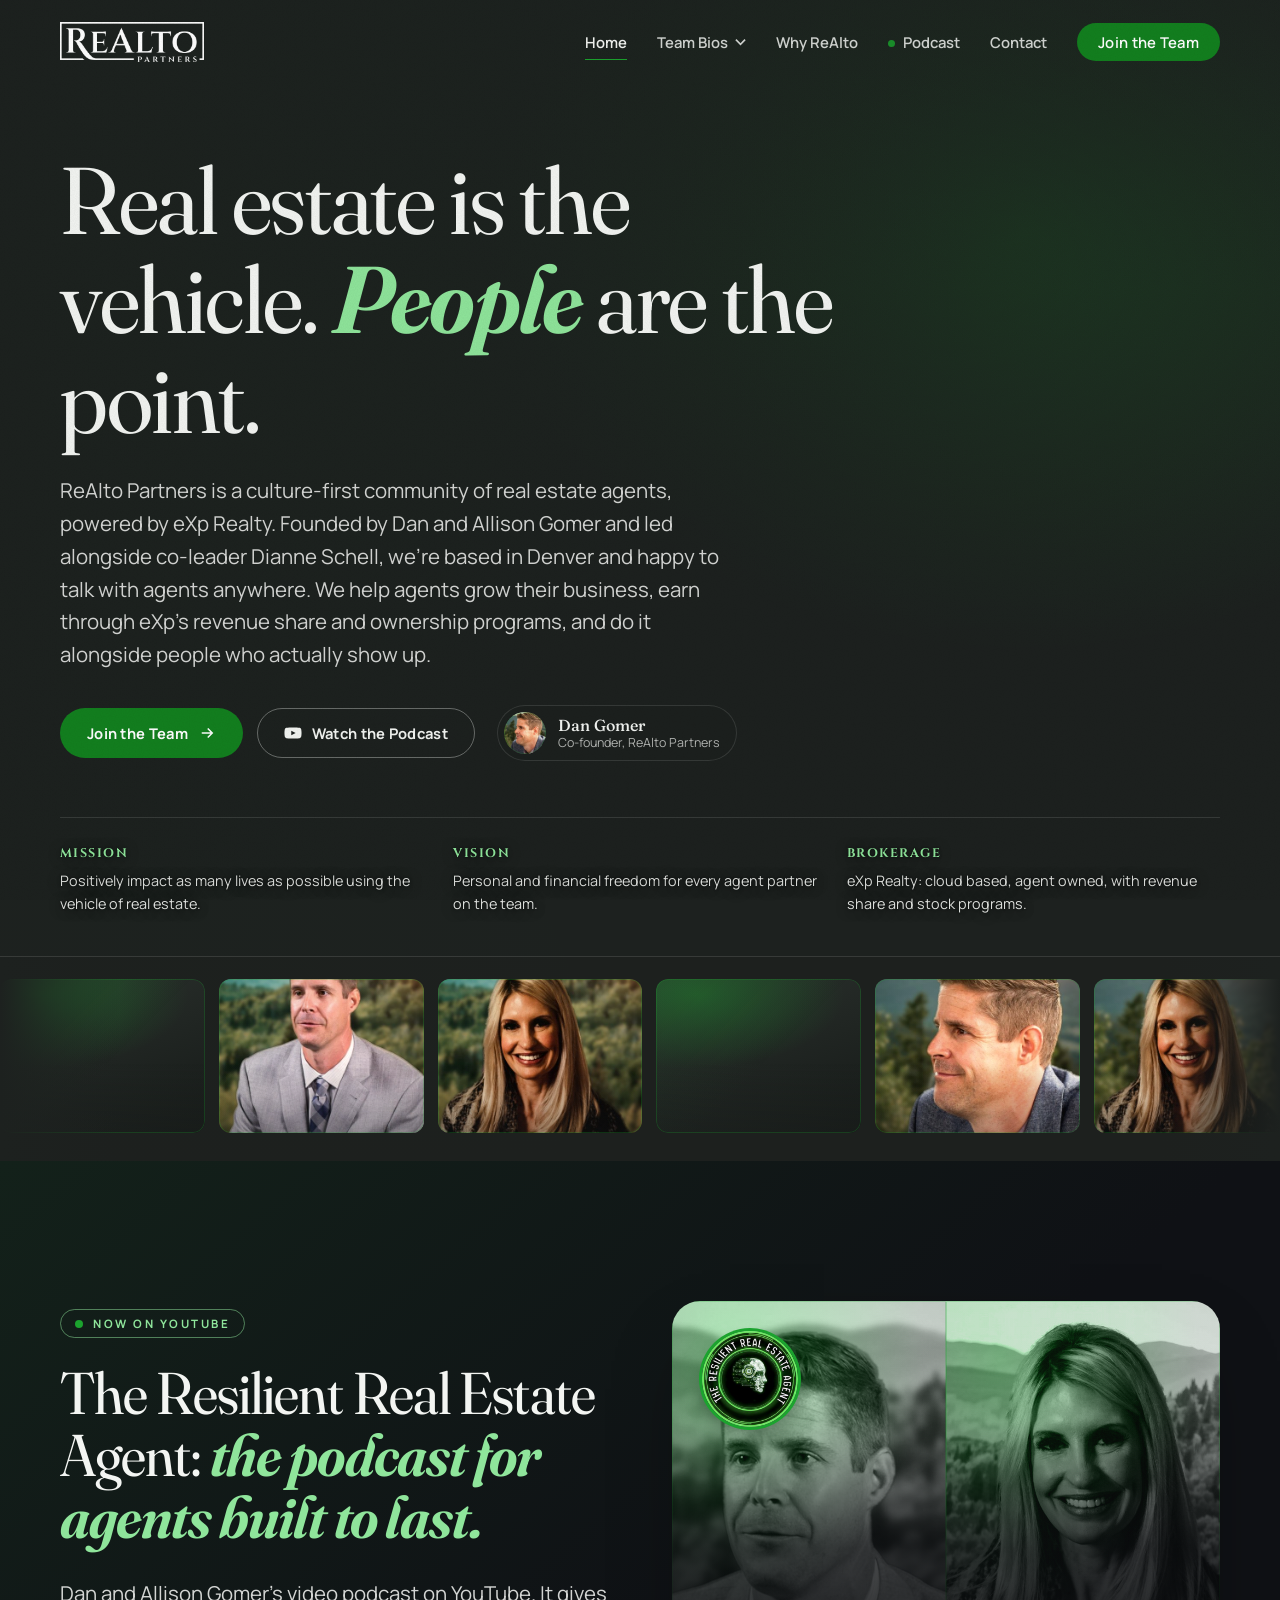
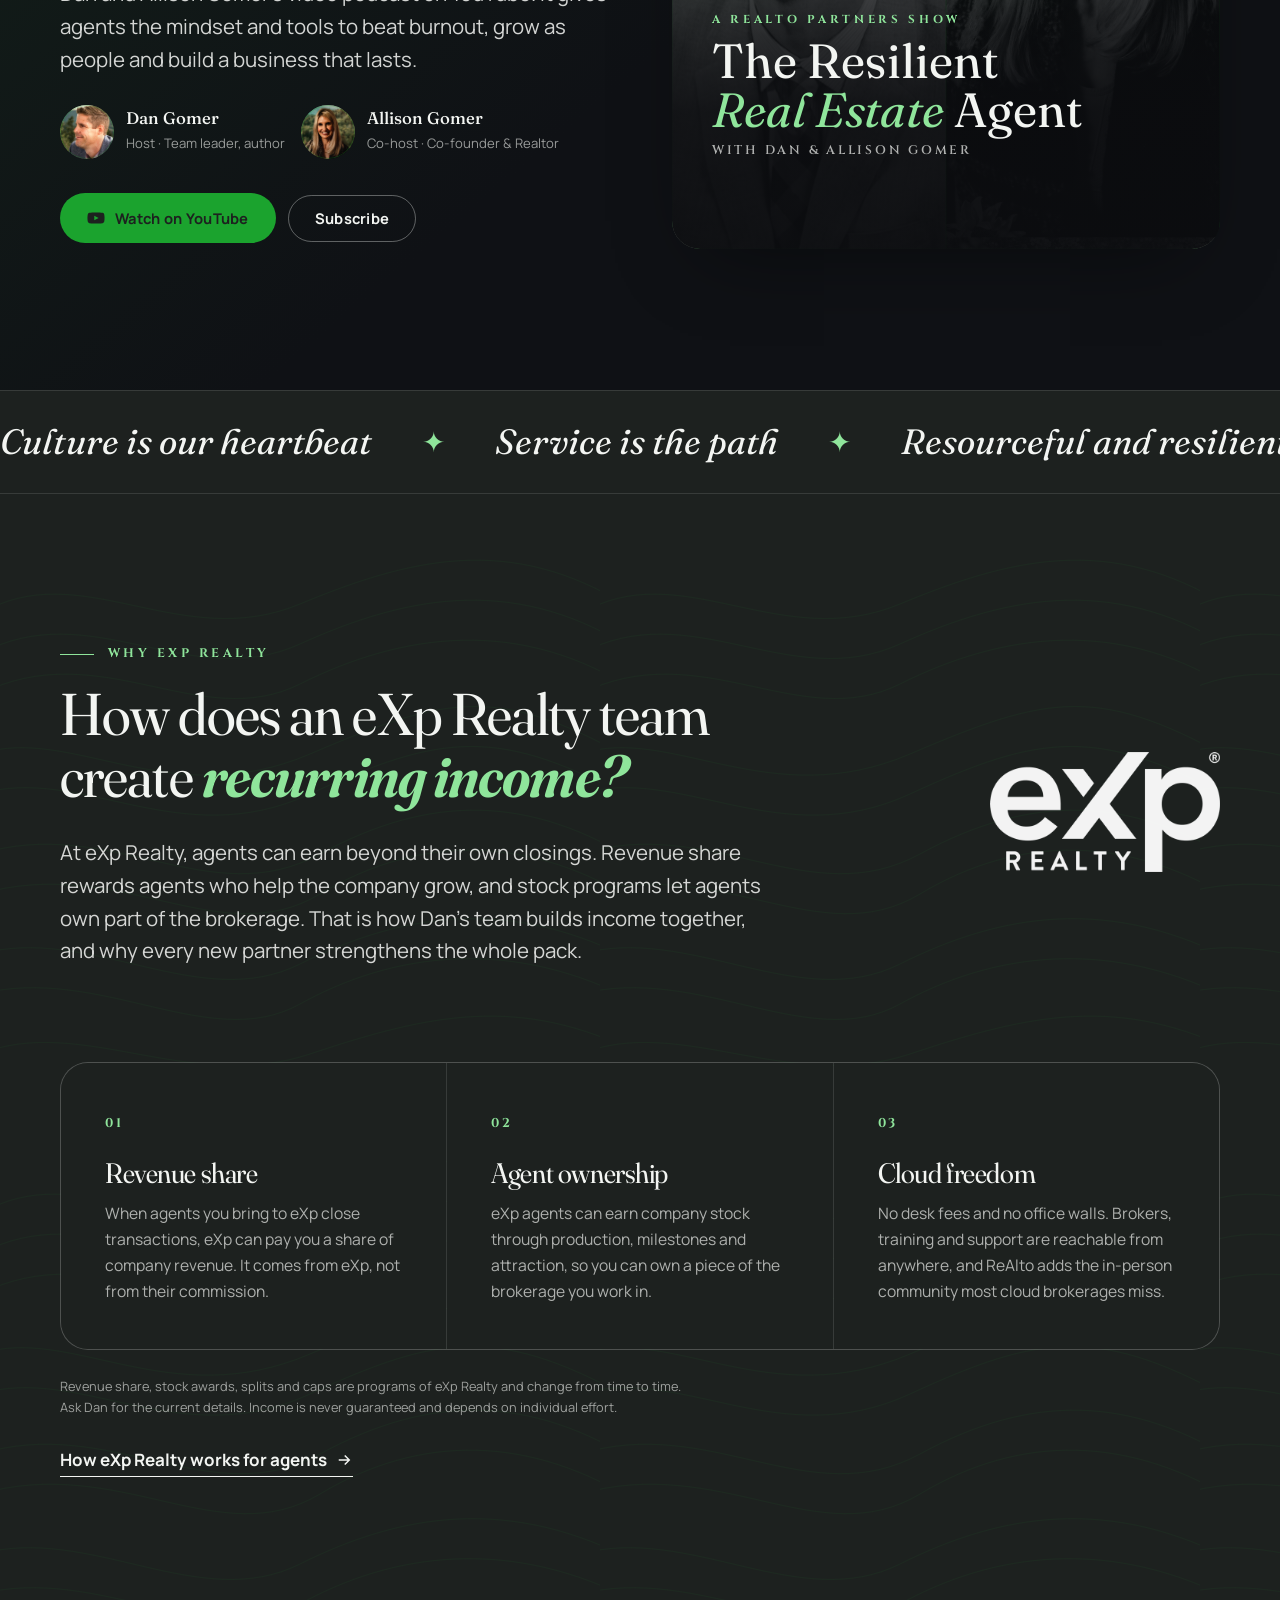
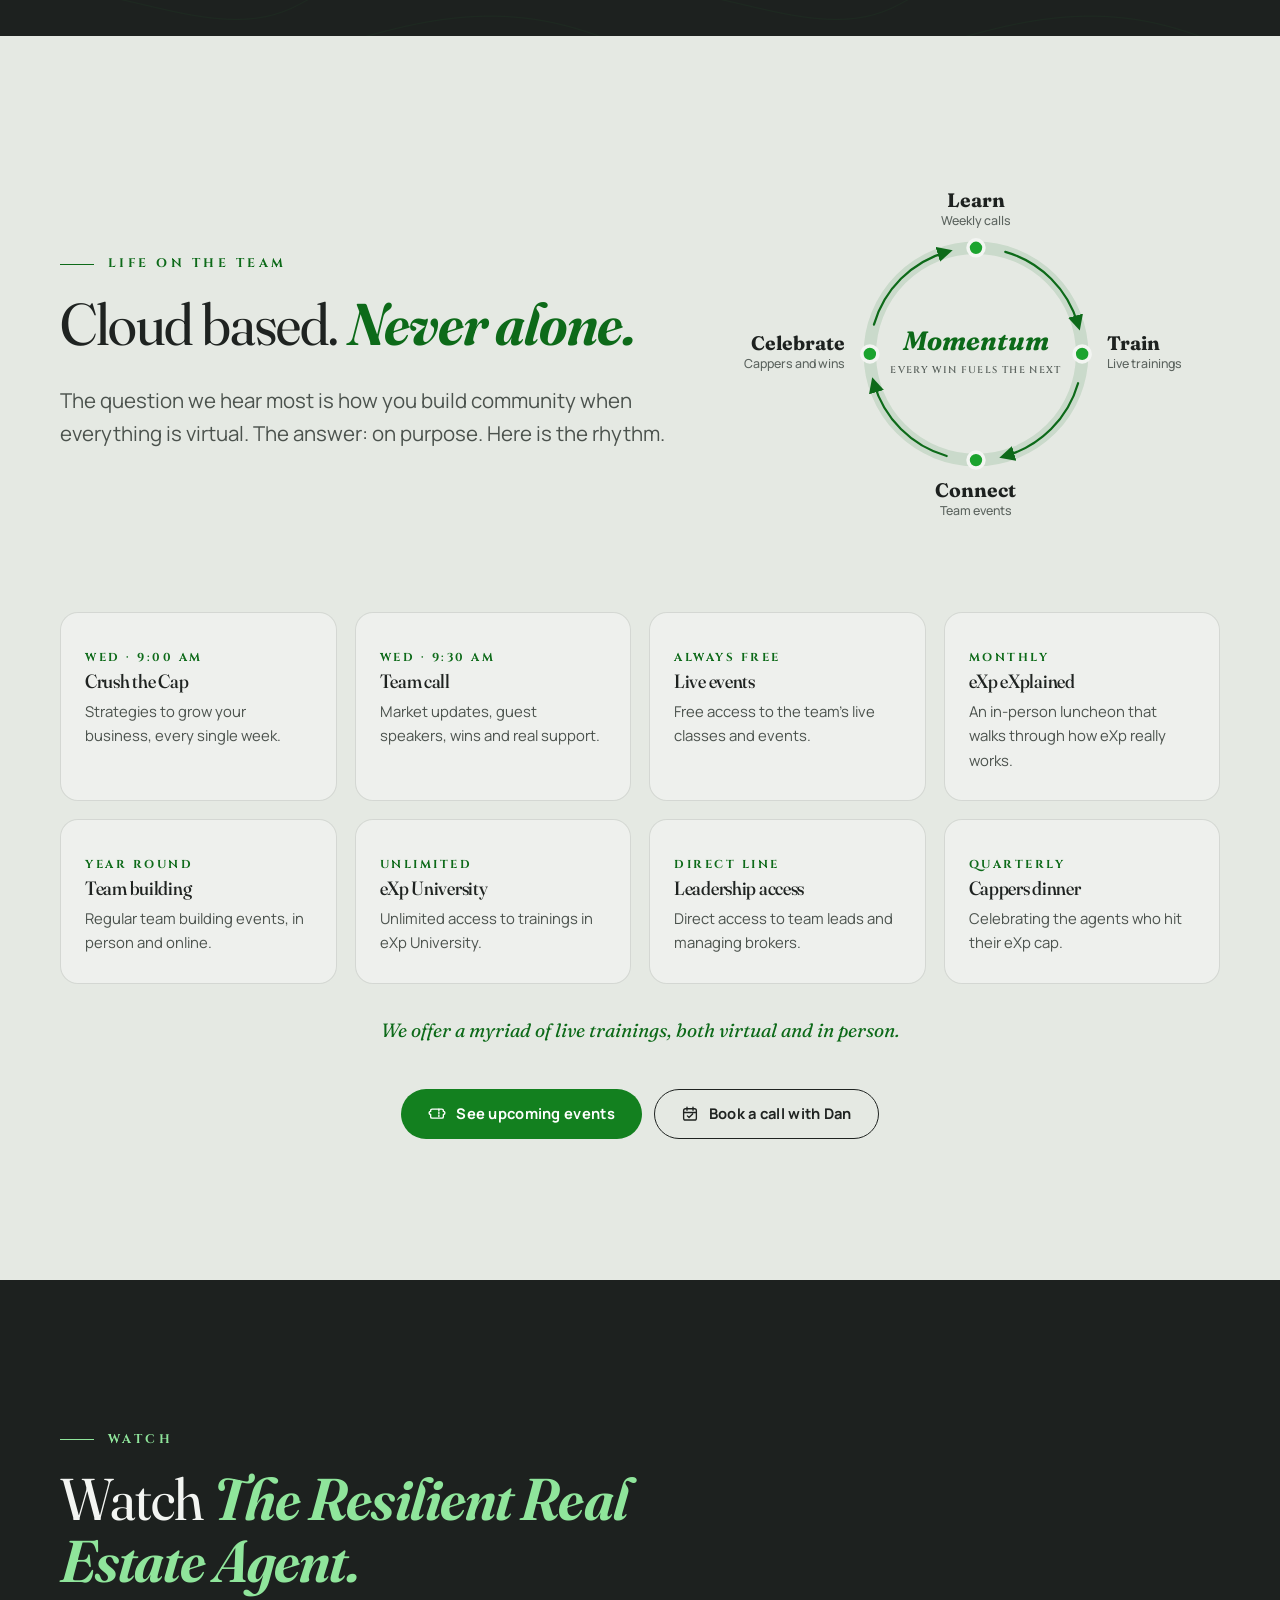
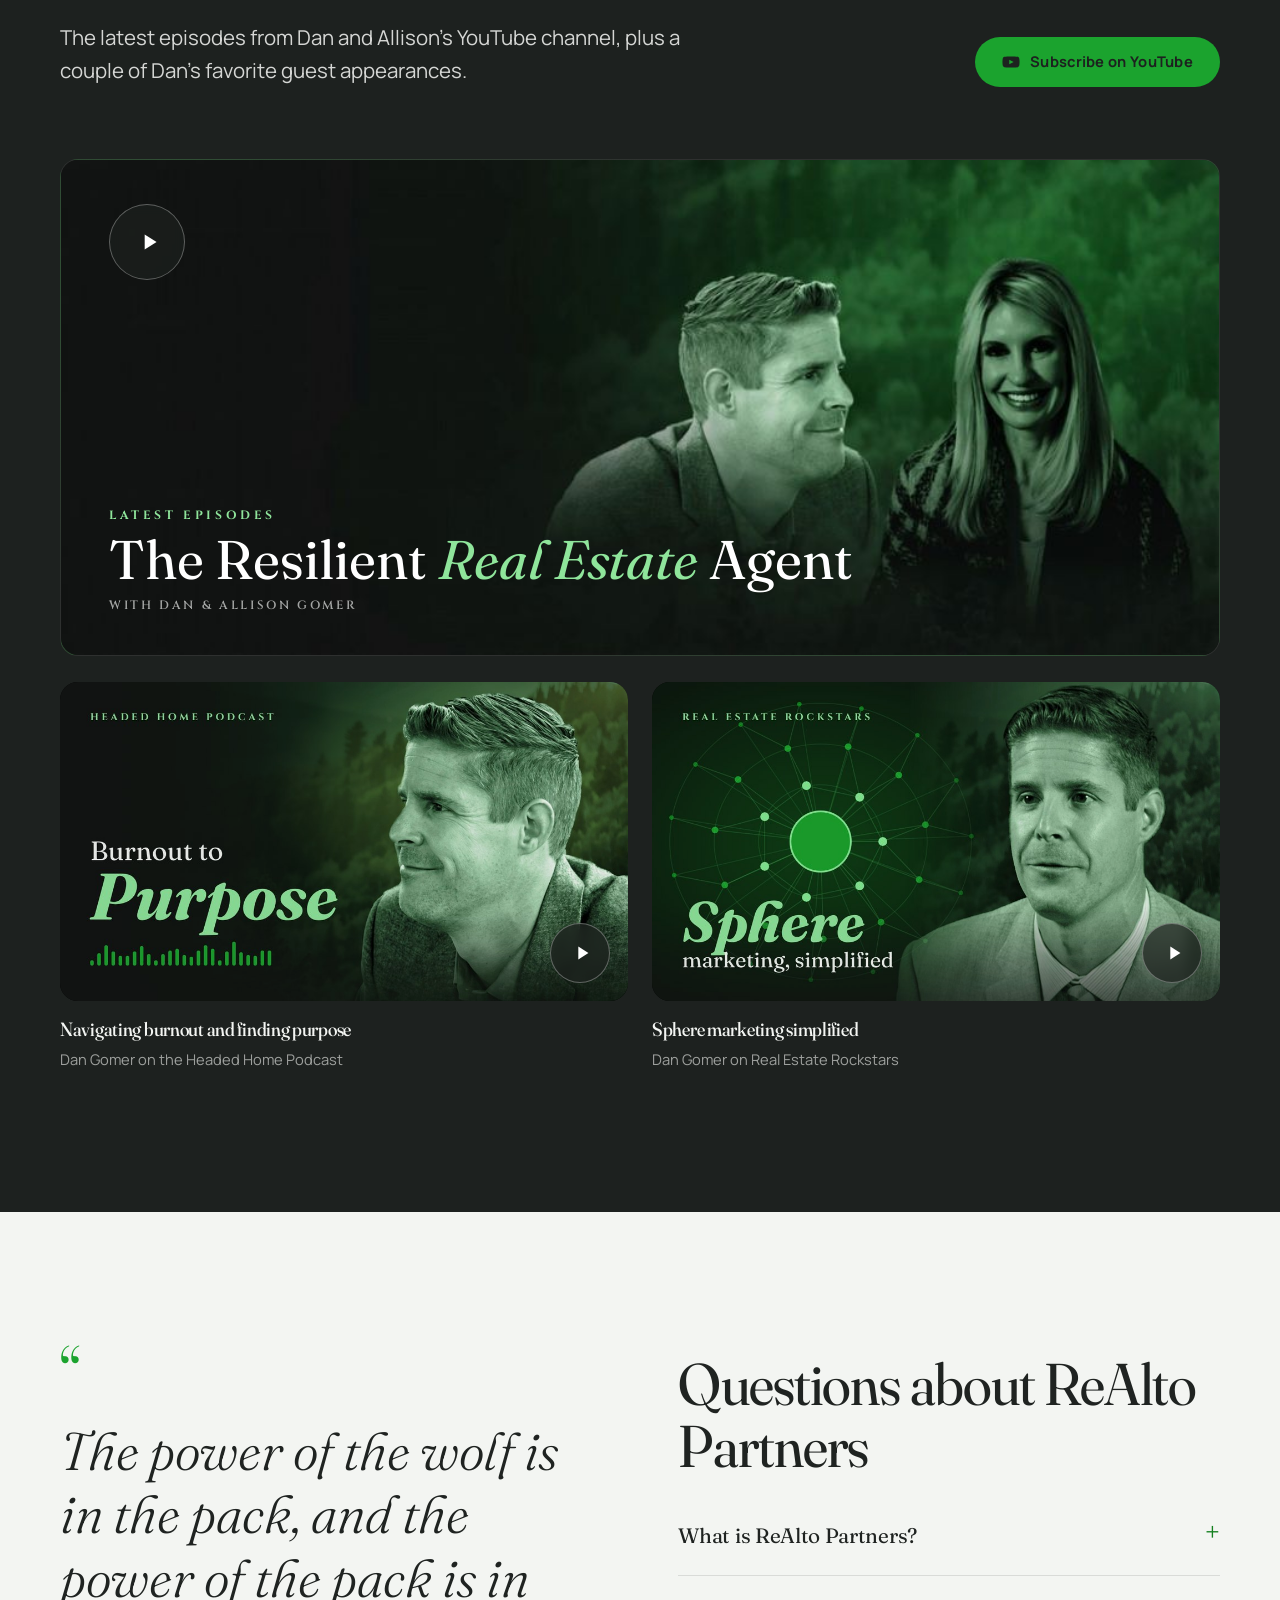
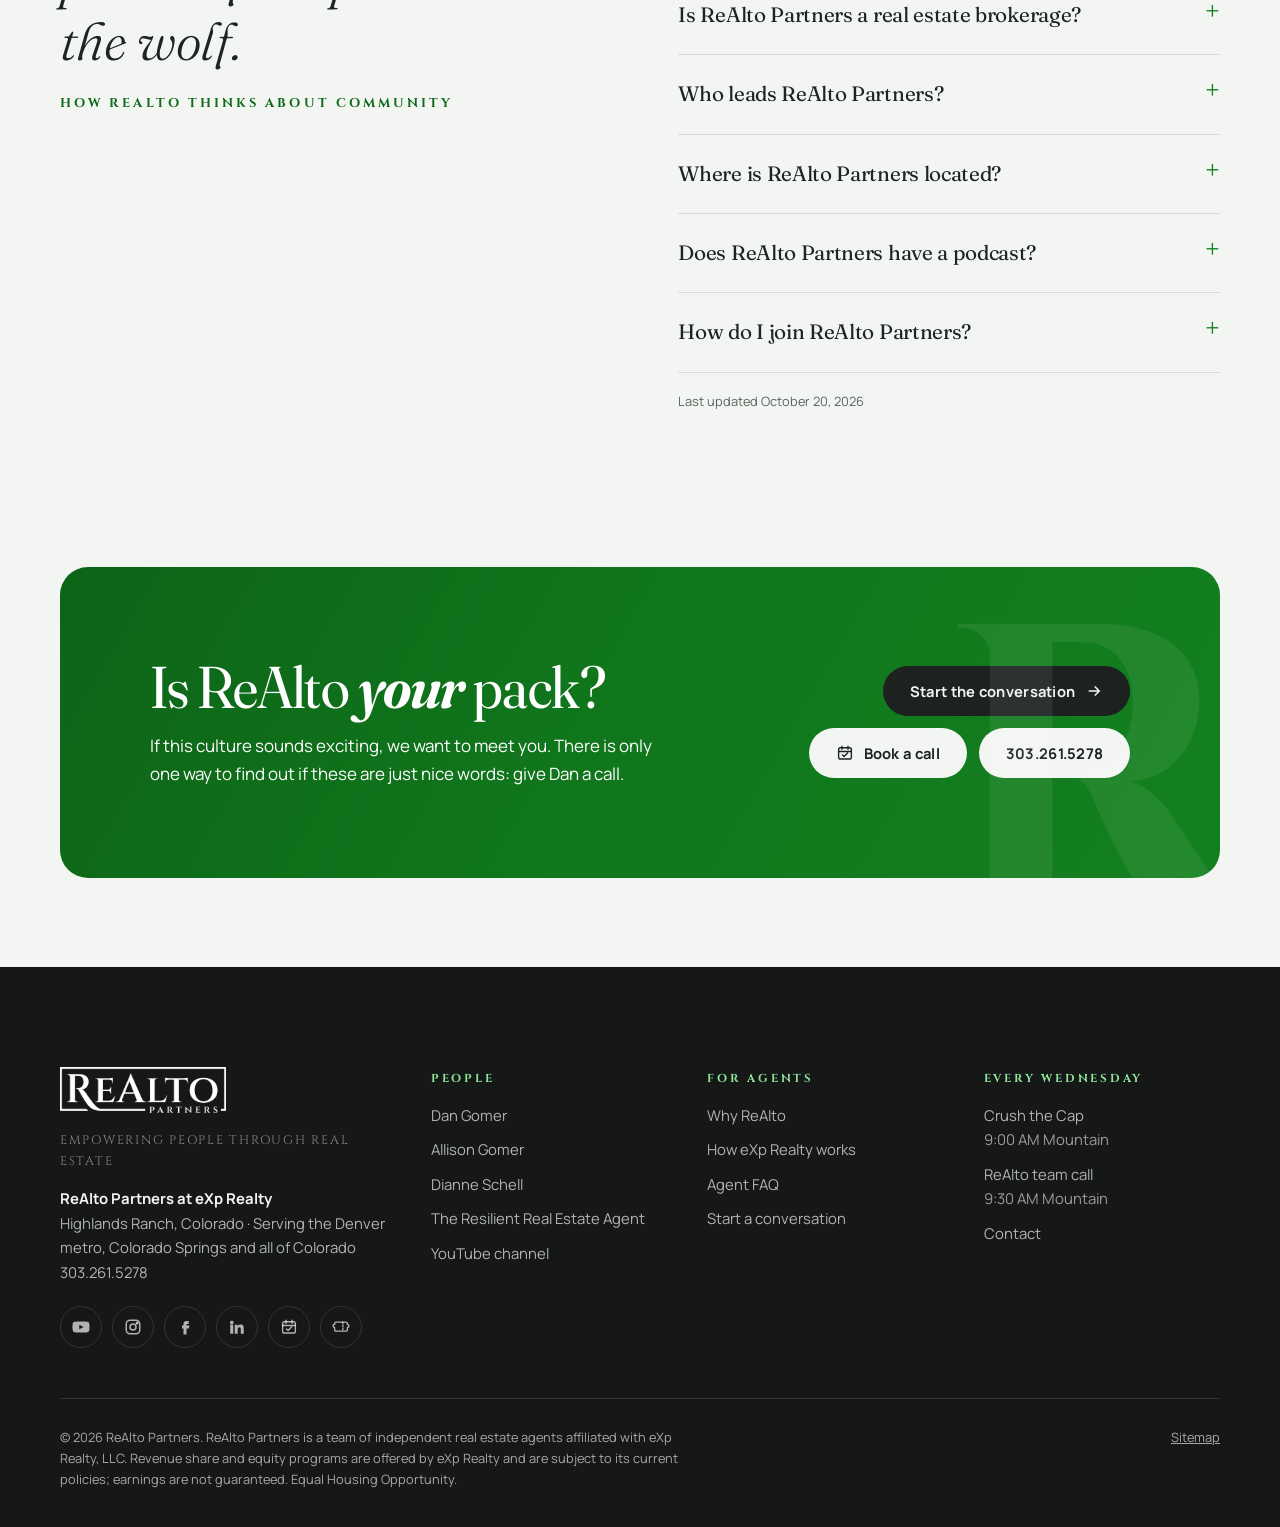
==== commit ab4a30b8: "Team Bios dropdown, Dianne Schell page, Why ReAlto layout - Top-level Team Bios dropdown with Dan, A" ====
--- a/realto-partners/index.html
+++ b/realto-partners/index.html
@@ -117,8 +117,13 @@
     },
     {
      "@type": "Person",
+     "@id": "https://realtopartners.com/dianne-schell.html#person",
      "name": "Dianne Schell",
-     "jobTitle": "Co-leader, ReAlto Partners"
+     "jobTitle": "Co-leader, ReAlto Partners",
+     "url": "https://realtopartners.com/dianne-schell.html",
+     "worksFor": {
+      "@id": "https://realtopartners.com/#organization"
+     }
     }
    ],
    "parentOrganization": {
@@ -347,7 +352,7 @@
     </a>
     <button class="nav-toggle" aria-label="Menu" aria-expanded="false" aria-controls="site-nav"><span></span><span></span><span></span></button>
     <nav class="nav" id="site-nav" aria-label="Main">
-      <a href="index.html" aria-current="page">Home</a><a href="dan-gomer.html">Dan Gomer</a><a href="allison-gomer.html">Allison Gomer</a><a href="join-exp-realty-team.html">Why ReAlto</a><a href="podcast.html"><span class="live-dot" aria-hidden="true"></span>Podcast</a><a href="contact.html">Contact</a><a class="btn btn-brass" href="join-exp-realty-team.html#apply">Join the Team</a>
+      <a href="index.html" aria-current="page">Home</a><div class="nav-group"><button class="nav-drop" type="button" aria-expanded="false" aria-controls="team-menu">Team Bios<svg viewBox="0 0 12 8" aria-hidden="true"><path d="M1 1.5l5 5 5-5" fill="none" stroke="currentColor" stroke-width="1.8"/></svg></button><div class="nav-menu" id="team-menu"><a href="dan-gomer.html"><b>Dan Gomer</b><span>Co-founder</span></a><a href="allison-gomer.html"><b>Allison Gomer</b><span>Co-founder</span></a><a href="dianne-schell.html"><b>Dianne Schell</b><span>Co-leader</span></a></div></div><a href="join-exp-realty-team.html">Why ReAlto</a><a href="podcast.html"><span class="live-dot" aria-hidden="true"></span>Podcast</a><a href="contact.html">Contact</a><a class="btn btn-brass" href="join-exp-realty-team.html#apply">Join the Team</a>
     </nav>
   </div>
 </header>
@@ -575,6 +580,7 @@
         <ul>
           <li><a href="dan-gomer.html">Dan Gomer</a></li>
           <li><a href="allison-gomer.html">Allison Gomer</a></li>
+          <li><a href="dianne-schell.html">Dianne Schell</a></li>
           <li><a href="podcast.html">The Resilient Real Estate Agent</a></li>
           <li><a href="https://www.youtube.com/@theresilientrealestateagent" target="_blank" rel="noopener">YouTube channel</a></li>
         </ul>
--- a/realto-partners/assets/css/styles.css
+++ b/realto-partners/assets/css/styles.css
@@ -1083,3 +1083,52 @@
 @media (max-width: 980px) { .rs-grid { grid-template-columns: repeat(2, 1fr); } }
 @media (max-width: 560px) { .rs-grid { grid-template-columns: 1fr; } }
 @media (max-width: 560px) { .flywheel.on-dark .fw-word { font-size: 24px; } .flywheel.on-dark .fw-sub { font-size: 17px; } .flywheel.on-dark .fw-center-sub { font-size: 13px; } }
+
+/* Team Bios dropdown */
+.nav-group { position: relative; }
+.nav-drop { background: none; border: 0; padding: 0; color: inherit; font: inherit; font-weight: 600; font-size: 0.93rem; opacity: 0.85; cursor: pointer; display: inline-flex; align-items: center; gap: 7px; transition: opacity 0.2s; }
+.nav-drop svg { width: 11px; height: 8px; transition: transform 0.25s; }
+.nav-group:hover .nav-drop, .nav-group.is-current .nav-drop, .nav-group.open .nav-drop { opacity: 1; }
+.nav-group.is-current .nav-drop { box-shadow: 0 7px 0 -6px var(--brass); }
+.nav-menu {
+  position: absolute; top: calc(100% + 14px); left: 50%; min-width: 230px; padding: 8px;
+  transform: translate(-50%, 6px); opacity: 0; visibility: hidden;
+  transition: opacity 0.2s, transform 0.2s, visibility 0s linear 0.2s;
+  background: rgba(29, 33, 31, 0.97); border: 1px solid rgba(143,229,155,0.2); border-radius: 14px;
+  box-shadow: 0 20px 40px -18px rgba(0,0,0,0.6);
+}
+.nav-menu::before { content: ""; position: absolute; inset: -16px 0 auto 0; height: 16px; } /* hover bridge */
+.nav-group:hover .nav-menu, .nav-group:focus-within .nav-menu, .nav-group.open .nav-menu {
+  opacity: 1; visibility: visible; transform: translate(-50%, 0); transition: opacity 0.2s, transform 0.2s, visibility 0s;
+}
+.nav-group:hover .nav-drop svg, .nav-group.open .nav-drop svg { transform: rotate(180deg); }
+.nav-menu a { display: flex; flex-direction: column; gap: 2px; padding: 10px 14px; border-radius: 10px; color: var(--ivory); opacity: 1; }
+.nav-menu a b { font-weight: 700; font-size: 0.95rem; }
+.nav-menu a span { font: 600 0.66rem/1.2 var(--f-mark); letter-spacing: 0.16em; text-transform: uppercase; color: var(--green-hi); }
+.nav-menu a:hover, .nav-menu a:focus-visible { background: rgba(143,229,155,0.1); }
+.nav-menu a[aria-current="page"] { background: rgba(143,229,155,0.14); }
+.nav .nav-menu a[aria-current="page"]::after { display: none; }
+@media (max-width: 920px) {
+  /* In the slide-in panel the bios are listed under a small heading */
+  .nav-group { border-bottom: 1px solid rgba(243,245,242,0.1); padding: 14px 0 10px; }
+  .nav-drop { font: 600 0.72rem/1 var(--f-mark); letter-spacing: 0.22em; text-transform: uppercase; color: var(--green-hi); opacity: 1; cursor: default; pointer-events: none; }
+  .nav-drop svg { display: none; }
+  .nav-group.is-current .nav-drop { box-shadow: none; }
+  .nav-menu, .nav-group:hover .nav-menu, .nav-group:focus-within .nav-menu, .nav-group.open .nav-menu {
+    position: static; transform: none; opacity: 1; visibility: visible; min-width: 0; padding: 6px 0 0;
+    background: none; border: 0; box-shadow: none; transition: none;
+  }
+  .nav-menu::before { display: none; }
+  .nav-menu a { flex-direction: row; align-items: baseline; justify-content: space-between; padding: 8px 0; border-radius: 0; }
+  .nav-menu a b { font: 400 1.4rem/1.15 var(--f-display); }
+  .nav-menu a[aria-current="page"] { background: none; }
+  .nav-menu a[aria-current="page"] b { color: var(--green-hi); font-style: italic; }
+}
+
+/* Why ReAlto: "Who thrives" in two columns */
+.checklist.two-col { grid-template-columns: repeat(2, minmax(0, 1fr)); column-gap: clamp(28px, 5vw, 64px); row-gap: 18px; margin-top: 8px; }
+@media (max-width: 760px) { .checklist.two-col { grid-template-columns: 1fr; } }
+@media (min-width: 921px) {
+  .nav-group.dismissed .nav-menu { opacity: 0; visibility: hidden; transform: translate(-50%, 6px); }
+  .nav-group.dismissed .nav-drop svg { transform: none; }
+}
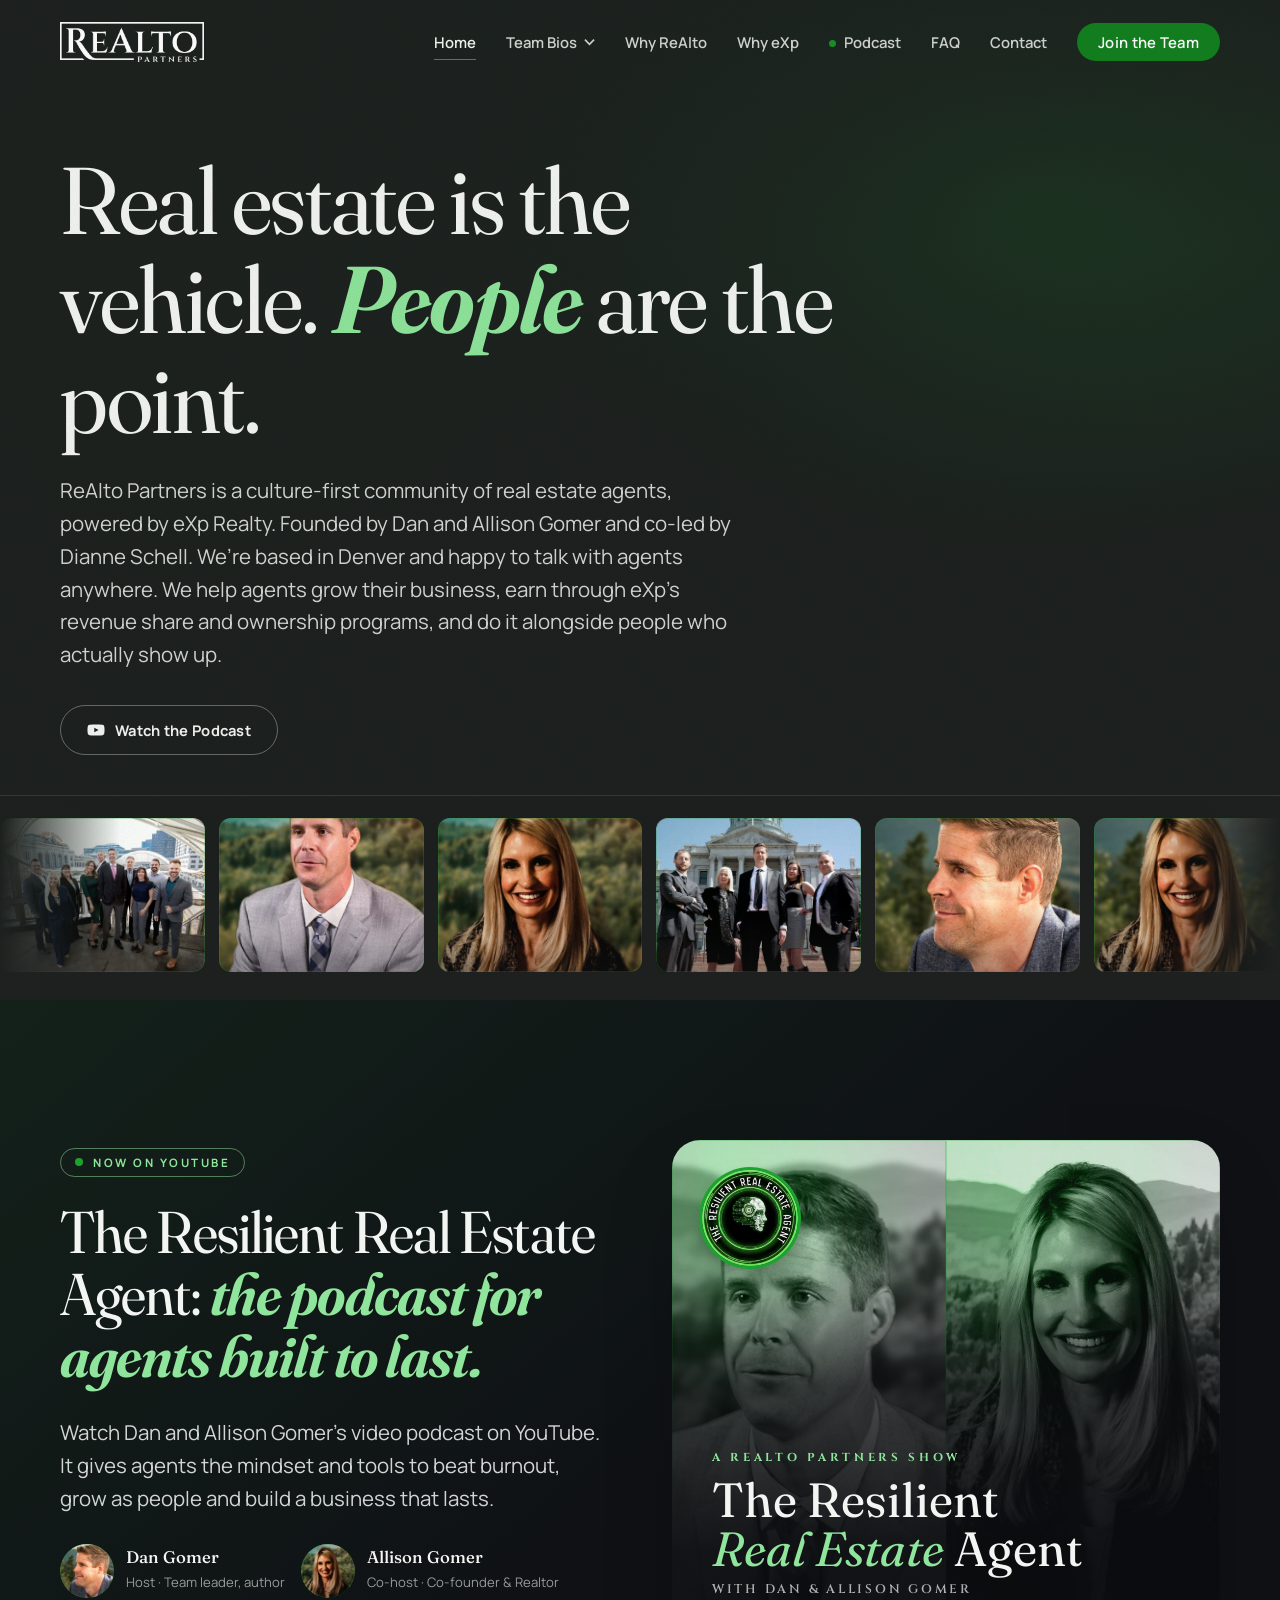
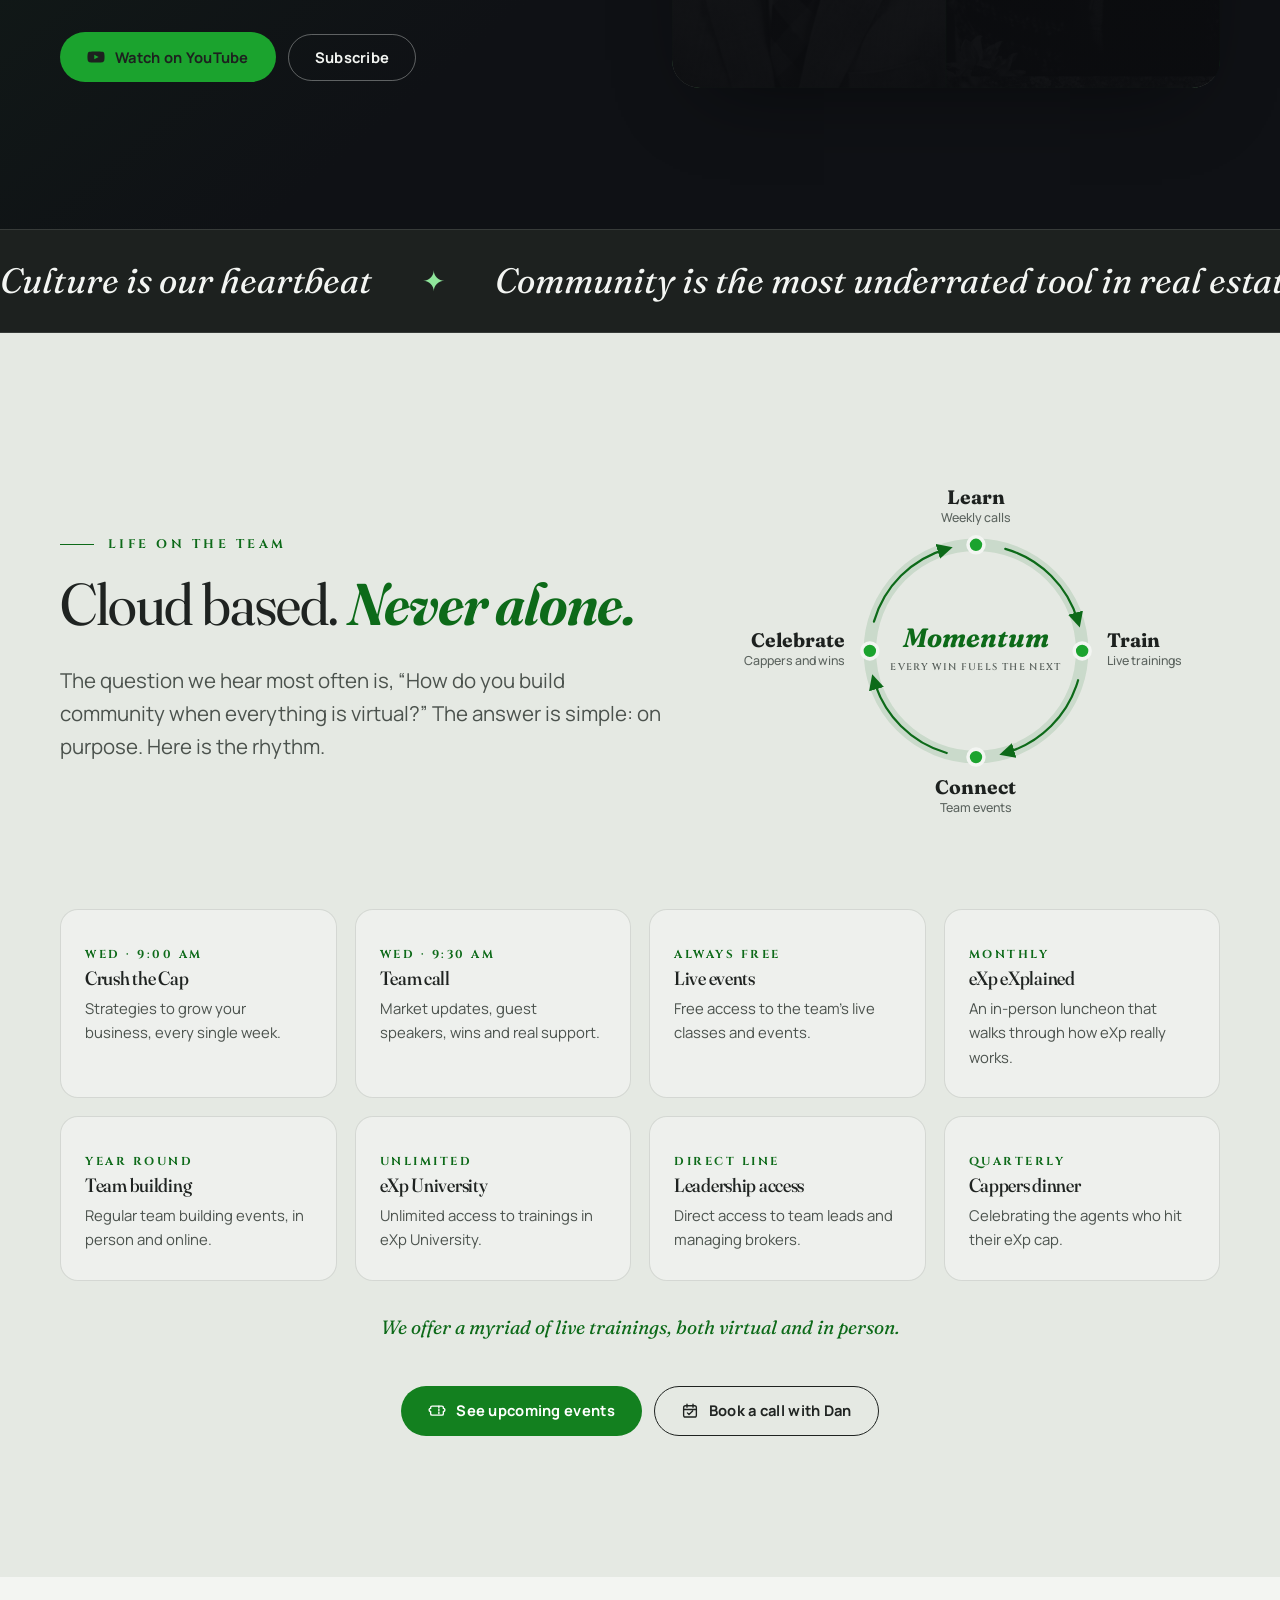
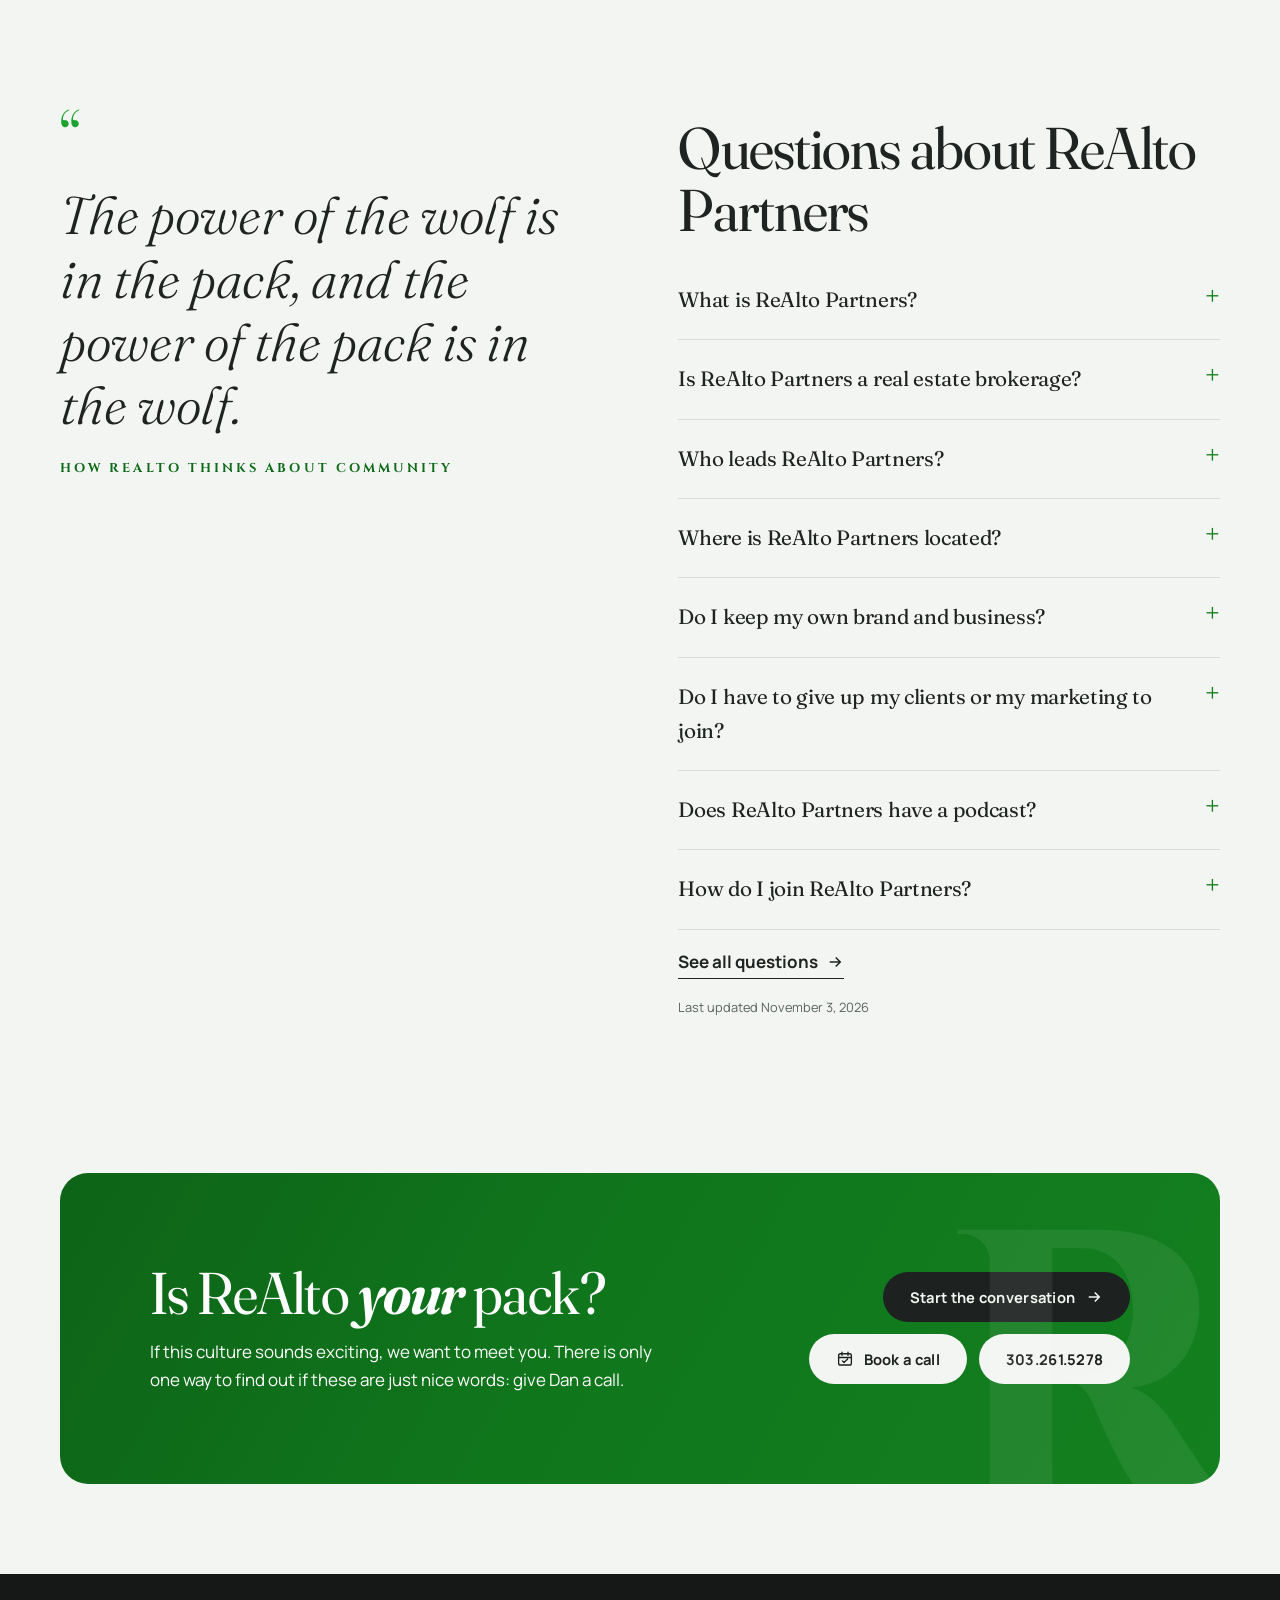
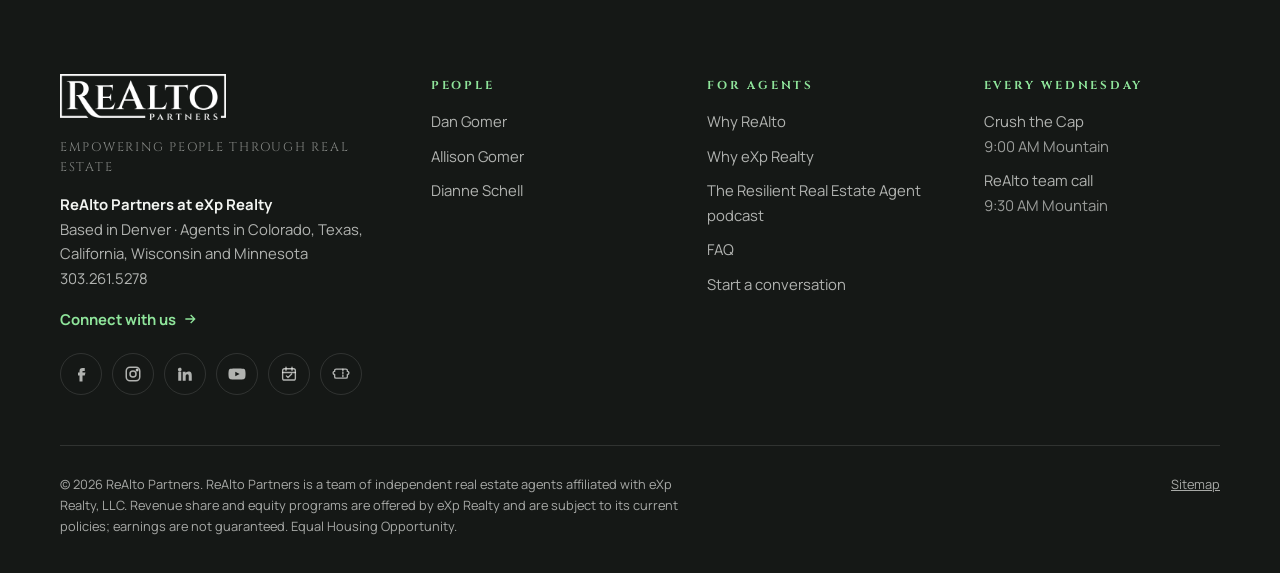
==== commit 4ccd4ac4: "ReAlto Partners round 3: FAQ page, Why eXp page, Dianne bio, mission and vision - New faq.html with " ====
--- a/realto-partners/index.html
+++ b/realto-partners/index.html
@@ -98,6 +98,22 @@
     {
      "@type": "State",
      "name": "Colorado"
+    },
+    {
+     "@type": "State",
+     "name": "Texas"
+    },
+    {
+     "@type": "State",
+     "name": "California"
+    },
+    {
+     "@type": "State",
+     "name": "Wisconsin"
+    },
+    {
+     "@type": "State",
+     "name": "Minnesota"
     }
    ],
    "founder": [
@@ -119,8 +135,17 @@
      "@type": "Person",
      "@id": "https://realtopartners.com/dianne-schell.html#person",
      "name": "Dianne Schell",
-     "jobTitle": "Co-leader, ReAlto Partners",
+     "jobTitle": "Co-leader, ReAlto Partners; Realtor",
      "url": "https://realtopartners.com/dianne-schell.html",
+     "image": "https://realtopartners.com/images/dianne.jpg",
+     "memberOf": {
+      "@id": "https://realtopartners.com/#exp-realty"
+     },
+     "sameAs": [
+      "https://www.linkedin.com/in/dianne-schell/",
+      "https://www.facebook.com/dianneschellrealtor",
+      "https://www.instagram.com/dianneschell_realtor"
+     ],
      "worksFor": {
       "@id": "https://realtopartners.com/#organization"
      }
@@ -242,7 +267,7 @@
     "@id": "https://realtopartners.com/#website"
    },
    "inLanguage": "en-US",
-   "dateModified": "2026-10-20",
+   "dateModified": "2026-11-03",
    "primaryImageOfPage": {
     "@type": "ImageObject",
     "url": "https://realtopartners.com/images/team-capitol.jpg"
@@ -281,63 +306,6 @@
     "Mindset"
    ],
    "image": "https://realtopartners.com/images/podcast-cover.jpg"
-  },
-  {
-   "@type": "FAQPage",
-   "@id": "https://realtopartners.com/#faq",
-   "isPartOf": {
-    "@id": "https://realtopartners.com/#webpage"
-   },
-   "mainEntity": [
-    {
-     "@type": "Question",
-     "name": "What is ReAlto Partners?",
-     "acceptedAnswer": {
-      "@type": "Answer",
-      "text": "ReAlto Partners is a community of real estate agents, co-founded by Dan and Allison Gomer and powered by eXp Realty, the brokerage and parent company. Its mission is to positively impact as many lives as possible through real estate, and its vision is personal and financial freedom for every agent on the team."
-     }
-    },
-    {
-     "@type": "Question",
-     "name": "Is ReAlto Partners a real estate brokerage?",
-     "acceptedAnswer": {
-      "@type": "Answer",
-      "text": "No. eXp Realty is the brokerage. ReAlto Partners is an organization of agents inside eXp Realty that adds culture, coaching, training and in-person community on top of eXp's cloud-based platform."
-     }
-    },
-    {
-     "@type": "Question",
-     "name": "Who leads ReAlto Partners?",
-     "acceptedAnswer": {
-      "@type": "Answer",
-      "text": "Dan and Allison Gomer founded ReAlto Partners and lead it together with co-leader Dianne Schell. Dan is a former middle school science teacher and basketball coach, a real estate investor and the host of The Resilient Real Estate Agent podcast. Allison is a Realtor, his wife and his co-host on the podcast."
-     }
-    },
-    {
-     "@type": "Question",
-     "name": "Where is ReAlto Partners located?",
-     "acceptedAnswer": {
-      "@type": "Answer",
-      "text": "ReAlto Partners is based in Highlands Ranch in the Denver metro area, with team members in Colorado, Texas, California and Wisconsin. Because eXp Realty is cloud based, we are happy to talk with agents from anywhere."
-     }
-    },
-    {
-     "@type": "Question",
-     "name": "Does ReAlto Partners have a podcast?",
-     "acceptedAnswer": {
-      "@type": "Answer",
-      "text": "Yes. The Resilient Real Estate Agent is Dan and Allison Gomer’s video podcast on YouTube. It helps agents beat burnout and build a business that lasts."
-     }
-    },
-    {
-     "@type": "Question",
-     "name": "How do I join ReAlto Partners?",
-     "acceptedAnswer": {
-      "@type": "Answer",
-      "text": "Fill out the short form on the Why ReAlto page or call Dan at 303.261.5278. The first step is a no-pressure conversation."
-     }
-    }
-   ]
   }
  ]
 }
@@ -352,7 +320,7 @@
     </a>
     <button class="nav-toggle" aria-label="Menu" aria-expanded="false" aria-controls="site-nav"><span></span><span></span><span></span></button>
     <nav class="nav" id="site-nav" aria-label="Main">
-      <a href="index.html" aria-current="page">Home</a><div class="nav-group"><button class="nav-drop" type="button" aria-expanded="false" aria-controls="team-menu">Team Bios<svg viewBox="0 0 12 8" aria-hidden="true"><path d="M1 1.5l5 5 5-5" fill="none" stroke="currentColor" stroke-width="1.8"/></svg></button><div class="nav-menu" id="team-menu"><a href="dan-gomer.html"><b>Dan Gomer</b><span>Co-founder</span></a><a href="allison-gomer.html"><b>Allison Gomer</b><span>Co-founder</span></a><a href="dianne-schell.html"><b>Dianne Schell</b><span>Co-leader</span></a></div></div><a href="join-exp-realty-team.html">Why ReAlto</a><a href="podcast.html"><span class="live-dot" aria-hidden="true"></span>Podcast</a><a href="contact.html">Contact</a><a class="btn btn-brass" href="join-exp-realty-team.html#apply">Join the Team</a>
+      <a href="index.html" aria-current="page">Home</a><div class="nav-group"><button class="nav-drop" type="button" aria-expanded="false" aria-controls="team-menu">Team Bios<svg viewBox="0 0 12 8" aria-hidden="true"><path d="M1 1.5l5 5 5-5" fill="none" stroke="currentColor" stroke-width="1.8"/></svg></button><div class="nav-menu" id="team-menu"><a href="dan-gomer.html"><b>Dan Gomer</b><span>Co-founder</span></a><a href="allison-gomer.html"><b>Allison Gomer</b><span>Co-founder</span></a><a href="dianne-schell.html"><b>Dianne Schell</b><span>Co-leader</span></a></div></div><a href="join-exp-realty-team.html">Why ReAlto</a><a href="why-exp-realty.html">Why eXp</a><a href="podcast.html"><span class="live-dot" aria-hidden="true"></span>Podcast</a><a href="faq.html">FAQ</a><a href="contact.html">Contact</a><a class="btn btn-brass" href="join-exp-realty-team.html#apply">Join the Team</a>
     </nav>
   </div>
 </header>
@@ -367,19 +335,9 @@
   <div class="hero-shade" aria-hidden="true"></div>
   <div class="wrap hero-inner">
     <h1 id="hero-h" class="reveal">Real estate is the vehicle. <em>People</em> are the point.</h1>
-    <p class="lede reveal d1">ReAlto Partners is a culture-first community of real estate agents, powered by eXp Realty. Founded by Dan and Allison Gomer and led alongside co-leader Dianne Schell, we&rsquo;re based in Denver and happy to talk with agents anywhere. We help agents grow their business, earn through eXp&rsquo;s revenue share and ownership programs, and do it alongside people who actually show up.</p>
+    <p class="lede reveal d1">ReAlto Partners is a culture-first community of real estate agents, powered by eXp Realty. Founded by Dan and Allison Gomer and co-led by Dianne Schell. We&rsquo;re based in Denver and happy to talk with agents anywhere. We help agents grow their business, earn through eXp&rsquo;s revenue share and ownership programs, and do it alongside people who actually show up.</p>
     <div class="hero-actions reveal d2">
-      <a class="btn btn-brass" href="join-exp-realty-team.html#apply">Join the Team <svg viewBox="0 0 24 24" fill="none" stroke="currentColor" stroke-width="2" aria-hidden="true"><path d="M5 12h14M13 6l6 6-6 6"/></svg></a>
       <a class="btn btn-ghost" data-link="podcastYouTube" href="https://www.youtube.com/@theresilientrealestateagent"><svg viewBox="0 0 24 24" fill="currentColor" aria-hidden="true"><path d="M23 7.2a3 3 0 0 0-2.1-2.1C19 4.6 12 4.6 12 4.6s-7 0-8.9.5A3 3 0 0 0 1 7.2 31 31 0 0 0 .6 12 31 31 0 0 0 1 16.8a3 3 0 0 0 2.1 2.1c1.9.5 8.9.5 8.9.5s7 0 8.9-.5a3 3 0 0 0 2.1-2.1 31 31 0 0 0 .4-4.8 31 31 0 0 0-.4-4.8zM9.7 15.1V8.9l5.8 3.1z"/></svg> Watch the Podcast</a>
-      <a class="hero-founder" href="dan-gomer.html">
-        <div class="photo " data-label=""><img src="images/dan-about.jpg" alt="Dan Gomer" width="120" height="120" loading="lazy" decoding="async" srcset="images/dan-about-480.jpg 480w, images/dan-about-960.jpg 960w, images/dan-about.jpg 1600w" sizes="120px"></div>
-        <span><b>Dan Gomer</b>Co-founder, ReAlto Partners</span>
-      </a>
-    </div>
-    <div class="hero-meta reveal">
-      <div><b>Mission</b>Positively impact as many lives as possible using the vehicle of real estate.</div>
-      <div><b>Vision</b>Personal and financial freedom for every agent partner on the team.</div>
-      <div><b>Brokerage</b>eXp Realty: cloud based, agent owned, with revenue share and stock programs.</div>
     </div>
   </div>
   <div class="pack-strip" role="img" aria-label="Photos of ReAlto Partners agents at team events">
@@ -395,7 +353,7 @@
       <div class="reveal">
         <span class="on-air">Now on YouTube</span>
         <h2 id="podcast-h">The Resilient Real Estate Agent: <em>the podcast for agents built to last.</em></h2>
-        <p class="lede">Dan and Allison Gomer&rsquo;s video podcast on YouTube. It gives agents the mindset and tools to beat burnout, grow as people and build a business that lasts.</p>
+        <p class="lede">Watch Dan and Allison Gomer&rsquo;s video podcast on YouTube. It gives agents the mindset and tools to beat burnout, grow as people and build a business that lasts.</p>
         <div class="hosts">
           <div class="host"><div class="photo " data-label=""><img src="images/dan-about.jpg" alt="Dan Gomer, host of The Resilient Real Estate Agent" width="120" height="120" loading="lazy" decoding="async" srcset="images/dan-about-480.jpg 480w, images/dan-about-960.jpg 960w, images/dan-about.jpg 1600w" sizes="120px"></div><div><b>Dan Gomer</b><span>Host &middot; Team leader, author</span></div></div>
           <div class="host"><div class="photo " data-label=""><img src="images/allison.jpg" alt="Allison Gomer, co-host of The Resilient Real Estate Agent" width="120" height="120" loading="lazy" decoding="async" srcset="images/allison-480.jpg 480w, images/allison-960.jpg 960w, images/allison.jpg 1600w" sizes="120px"></div><div><b>Allison Gomer</b><span>Co-host &middot; Co-founder &amp; Realtor</span></div></div>
@@ -424,29 +382,9 @@
 
 <div class="marquee" aria-hidden="true">
   <div class="marquee-track">
-    <span>Culture is our heartbeat</span><span>Service is the path</span><span>Resourceful and resilient</span><span>Integrity in all things</span><span>The power of the pack</span><span>Culture is our heartbeat</span><span>Service is the path</span><span>Resourceful and resilient</span><span>Integrity in all things</span><span>The power of the pack</span>
+    <span>Culture is our heartbeat</span><span>Community is the most underrated tool in real estate</span><span>Service is the path</span><span>Resourceful and resilient</span><span>Integrity in all things</span><span>The power of the pack</span><span>Culture is our heartbeat</span><span>Community is the most underrated tool in real estate</span><span>Service is the path</span><span>Resourceful and resilient</span><span>Integrity in all things</span><span>The power of the pack</span>
   </div>
 </div>
-
-<section class="dark pad topo" id="exp" aria-labelledby="exp-h">
-  <div class="wrap">
-    <div class="exp-head">
-      <div class="section-head">
-      <p class="eyebrow">Why eXp Realty</p>
-      <h2 id="exp-h">How does an eXp Realty team create <em>recurring income?</em></h2>
-      <p class="lede">At eXp Realty, agents can earn beyond their own closings. Revenue share rewards agents who help the company grow, and stock programs let agents own part of the brokerage. That is how Dan&rsquo;s team builds income together, and why every new partner strengthens the whole pack.</p>
-    </div>
-      <img class="exp-logo" src="images/exp-logo-white.png" alt="eXp Realty" width="600" height="312" loading="lazy">
-    </div>
-    <div class="pillars">
-      <div class="pillar reveal"><span class="num">01</span><h3>Revenue share</h3><p>When agents you bring to eXp close transactions, eXp can pay you a share of company revenue. It comes from eXp, not from their commission.</p></div>
-      <div class="pillar reveal d1"><span class="num">02</span><h3>Agent ownership</h3><p>eXp agents can earn company stock through production, milestones and attraction, so you can own a piece of the brokerage you work in.</p></div>
-      <div class="pillar reveal d2"><span class="num">03</span><h3>Cloud freedom</h3><p>No desk fees and no office walls. Brokers, training and support are reachable from anywhere, and ReAlto adds the in-person community most cloud brokerages miss.</p></div>
-    </div>
-    <p class="fineprint">Revenue share, stock awards, splits and caps are programs of eXp Realty and change from time to time. Ask Dan for the current details. Income is never guaranteed and depends on individual effort.</p>
-    <p style="margin-top:28px"><a class="link-arrow" href="join-exp-realty-team.html#exp">How eXp Realty works for agents <svg viewBox="0 0 24 24" fill="none" stroke="currentColor" stroke-width="2" aria-hidden="true"><path d="M5 12h14M13 6l6 6-6 6"/></svg></a></p>
-  </div>
-</section>
 
 <section class="paper pad" aria-labelledby="life-h">
   <div class="wrap">
@@ -454,7 +392,7 @@
       <div class="section-head">
         <p class="eyebrow">Life on the team</p>
         <h2 id="life-h">Cloud based. <em>Never alone.</em></h2>
-        <p class="lede">The question we hear most is how you build community when everything is virtual. The answer: on purpose. Here is the rhythm.</p>
+        <p class="lede">The question we hear most often is, &ldquo;How do you build community when everything is virtual?&rdquo; The answer is simple: on purpose. Here is the rhythm.</p>
       </div>
       <figure class="flywheel  reveal">
         <svg viewBox="0 0 520 410" role="img" aria-labelledby="fw-title">
@@ -488,36 +426,6 @@
   </div>
 </section>
 
-<section class="dark pad" aria-labelledby="watch-h">
-  <div class="wrap">
-    <div class="section-head" style="display:flex;flex-wrap:wrap;justify-content:space-between;align-items:end;gap:24px;max-width:none">
-      <div style="max-width:640px">
-        <p class="eyebrow">Watch</p>
-        <h2 id="watch-h">Watch <em>The Resilient Real Estate Agent.</em></h2>
-        <p class="lede" style="margin:0">The latest episodes from Dan and Allison&rsquo;s YouTube channel, plus a couple of Dan&rsquo;s favorite guest appearances.</p>
-      </div>
-      <a class="btn btn-ember" data-link="youtubeSubscribe" href="https://www.youtube.com/@theresilientrealestateagent?sub_confirmation=1"><svg viewBox="0 0 24 24" fill="currentColor" aria-hidden="true"><path d="M23 7.2a3 3 0 0 0-2.1-2.1C19 4.6 12 4.6 12 4.6s-7 0-8.9.5A3 3 0 0 0 1 7.2 31 31 0 0 0 .6 12 31 31 0 0 0 1 16.8a3 3 0 0 0 2.1 2.1c1.9.5 8.9.5 8.9.5s7 0 8.9-.5a3 3 0 0 0 2.1-2.1 31 31 0 0 0 .4-4.8 31 31 0 0 0-.4-4.8zM9.7 15.1V8.9l5.8 3.1z"/></svg> Subscribe on YouTube</a>
-    </div>
-    <div class="latest reveal">
-  <button class="yt yt-list" data-list="UUsfOEfe5zPbju0cti-AUzNQ" aria-label="Play the latest episodes of The Resilient Real Estate Agent">
-    <img class="yt-bg" src="images/latest-episodes.jpg" alt="" width="1600" height="684" loading="lazy" decoding="async" srcset="images/latest-episodes-480.jpg 480w, images/latest-episodes-960.jpg 960w, images/latest-episodes.jpg 1600w" sizes="(max-width: 760px) 60vw, 50vw">
-    <span class="yt-cover"><small>Latest episodes</small><strong>The Resilient <em>Real Estate</em> Agent</strong><span>with Dan &amp; Allison Gomer</span></span>
-    <span class="play"><svg viewBox="0 0 24 24" fill="currentColor" aria-hidden="true"><path d="M8 5v14l11-7z"/></svg></span>
-  </button>
-</div>
-    <div class="videos">
-      <div class="video-card reveal">
-  <button class="yt" data-id="WXHdUGNgohY" aria-label="Play video: Navigating burnout and finding purpose"><img src="images/video-burnout-purpose.jpg" alt="" width="1280" height="720" loading="lazy" decoding="async" srcset="images/video-burnout-purpose-480.jpg 480w, images/video-burnout-purpose.jpg 1024w" sizes="(max-width: 760px) 60vw, 50vw"><span class="play"><svg viewBox="0 0 24 24" fill="currentColor" aria-hidden="true"><path d="M8 5v14l11-7z"/></svg></span></button>
-  <div><h3 class="h4">Navigating burnout and finding purpose</h3><p>Dan Gomer on the Headed Home Podcast</p></div>
-</div>
-      <div class="video-card reveal">
-  <button class="yt" data-id="vfOQ1x-oDtE" aria-label="Play video: Sphere marketing simplified"><img src="images/video-sphere-marketing.jpg" alt="" width="1280" height="720" loading="lazy" decoding="async" srcset="images/video-sphere-marketing-480.jpg 480w, images/video-sphere-marketing.jpg 1024w" sizes="(max-width: 760px) 60vw, 50vw"><span class="play"><svg viewBox="0 0 24 24" fill="currentColor" aria-hidden="true"><path d="M8 5v14l11-7z"/></svg></span></button>
-  <div><h3 class="h4">Sphere marketing simplified</h3><p>Dan Gomer on Real Estate Rockstars</p></div>
-</div>
-    </div>
-  </div>
-</section>
-
 <section class="pad" aria-labelledby="faq">
   <div class="wrap split-block" style="align-items:start">
     <div class="reveal">
@@ -530,9 +438,11 @@
 <details><summary><h3 style="font:inherit;margin:0">What is ReAlto Partners?</h3></summary><p>ReAlto Partners is a community of real estate agents, co-founded by Dan and Allison Gomer and powered by eXp Realty, the brokerage and parent company. Its mission is to positively impact as many lives as possible through real estate, and its vision is personal and financial freedom for every agent on the team.</p></details>
 <details><summary><h3 style="font:inherit;margin:0">Is ReAlto Partners a real estate brokerage?</h3></summary><p>No. eXp Realty is the brokerage. ReAlto Partners is an organization of agents inside eXp Realty that adds culture, coaching, training and in-person community on top of eXp's cloud-based platform.</p></details>
 <details><summary><h3 style="font:inherit;margin:0">Who leads ReAlto Partners?</h3></summary><p>Dan and Allison Gomer founded ReAlto Partners and lead it together with co-leader Dianne Schell. Dan is a former middle school science teacher and basketball coach, a real estate investor and the host of The Resilient Real Estate Agent podcast. Allison is a Realtor, his wife and his co-host on the podcast.</p></details>
-<details><summary><h3 style="font:inherit;margin:0">Where is ReAlto Partners located?</h3></summary><p>ReAlto Partners is based in Highlands Ranch in the Denver metro area, with team members in Colorado, Texas, California and Wisconsin. Because eXp Realty is cloud based, we are happy to talk with agents from anywhere.</p></details>
+<details><summary><h3 style="font:inherit;margin:0">Where is ReAlto Partners located?</h3></summary><p>ReAlto Partners was founded in the Denver metro area and has expanded throughout the Front Range. eXp Realty is in all 50 states and more than 30 countries, so we also have agents in Texas, California, Wisconsin and Minnesota. As a cloud-based brokerage, we are happy to talk with agents in all locations.</p></details>
+<details><summary><h3 style="font:inherit;margin:0">Do I keep my own brand and business?</h3></summary><p>Yes. It is your brand and your business, on our platform. You build your own name with your own clients, and ReAlto Partners and eXp Realty give you the tools, training, support and community to grow it.</p></details>
+<details><summary><h3 style="font:inherit;margin:0">Do I have to give up my clients or my marketing to join?</h3></summary><p>No. Your clients, your sphere and your marketing stay yours. We help you do more with them through coaching, systems and the people around you.</p></details>
 <details><summary><h3 style="font:inherit;margin:0">Does ReAlto Partners have a podcast?</h3></summary><p>Yes. <a href="https://www.youtube.com/@theresilientrealestateagent" target="_blank" rel="noopener">The Resilient Real Estate Agent</a> is Dan and Allison Gomer&rsquo;s video podcast on YouTube. It helps agents beat burnout and build a business that lasts.</p></details>
-<details><summary><h3 style="font:inherit;margin:0">How do I join ReAlto Partners?</h3></summary><p>Fill out the short form on the <a href="join-exp-realty-team.html#apply">Why ReAlto page</a> or call Dan at 303.261.5278. The first step is a no-pressure conversation.</p></details></div><p class="updated">Last updated <time datetime="2026-10-20">October 20, 2026</time></p></div>
+<details><summary><h3 style="font:inherit;margin:0">How do I join ReAlto Partners?</h3></summary><p>Fill out the short form on the <a href="join-exp-realty-team.html#apply">Why ReAlto page</a> or call Dan at 303.261.5278. The first step is a no-pressure conversation.</p></details></div><p class="faq-more"><a class="link-arrow" href="faq.html">See all questions <svg viewBox="0 0 24 24" fill="none" stroke="currentColor" stroke-width="2" aria-hidden="true"><path d="M5 12h14M13 6l6 6-6 6"/></svg></a></p><p class="updated">Last updated <time datetime="2026-11-03">November 3, 2026</time></p></div>
   </div>
 </section>
 
@@ -563,14 +473,15 @@
         <p class="footer-tag">Empowering People Through Real Estate</p>
         <address style="font-style:normal">
           <strong style="color:var(--ivory)">ReAlto Partners at eXp Realty</strong><br>
-          Highlands Ranch, Colorado &middot; Serving the Denver metro, Colorado Springs and all of Colorado<br>
+          Based in Denver &middot; Agents in Colorado, Texas, California, Wisconsin and Minnesota<br>
           <a href="tel:+1-303-261-5278">303.261.5278</a>
         </address>
+        <p class="footer-connect"><a href="contact.html">Connect with us <svg viewBox="0 0 24 24" fill="none" stroke="currentColor" stroke-width="2" aria-hidden="true"><path d="M5 12h14M13 6l6 6-6 6"/></svg></a></p>
         <div class="socials">
-          <a data-link="youtube" href="#" aria-label="YouTube"><svg viewBox="0 0 24 24" fill="currentColor" aria-hidden="true"><path d="M23 7.2a3 3 0 0 0-2.1-2.1C19 4.6 12 4.6 12 4.6s-7 0-8.9.5A3 3 0 0 0 1 7.2 31 31 0 0 0 .6 12 31 31 0 0 0 1 16.8a3 3 0 0 0 2.1 2.1c1.9.5 8.9.5 8.9.5s7 0 8.9-.5a3 3 0 0 0 2.1-2.1 31 31 0 0 0 .4-4.8 31 31 0 0 0-.4-4.8zM9.7 15.1V8.9l5.8 3.1z"/></svg></a>
-          <a data-link="instagram" href="#" aria-label="Instagram"><svg viewBox="0 0 24 24" fill="none" stroke="currentColor" stroke-width="2" aria-hidden="true"><rect x="3" y="3" width="18" height="18" rx="5"/><circle cx="12" cy="12" r="4"/><circle cx="17.5" cy="6.5" r="1" fill="currentColor"/></svg></a>
-          <a data-link="facebook" href="https://www.facebook.com/ReAltoPartners" aria-label="ReAlto Partners on Facebook"><svg viewBox="0 0 24 24" fill="currentColor" aria-hidden="true"><path d="M14 8h3V4h-3a4 4 0 0 0-4 4v2H8v4h2v8h4v-8h3l1-4h-4V8z"/></svg></a>
-          <a data-link="linkedin" href="#" aria-label="LinkedIn"><svg viewBox="0 0 24 24" fill="currentColor" aria-hidden="true"><path d="M4.98 3.5A2.5 2.5 0 1 1 5 8.5a2.5 2.5 0 0 1-.02-5zM3 9h4v12H3zM9 9h3.8v1.7h.05c.53-1 1.83-2.05 3.77-2.05C20.6 8.65 21 11.2 21 14.5V21h-4v-5.7c0-1.36-.03-3.1-1.9-3.1-1.9 0-2.2 1.48-2.2 3v5.8H9z"/></svg></a>
+          <a data-link="facebook" href="https://www.facebook.com/ReAltoPartners" target="_blank" rel="noopener" aria-label="ReAlto Partners on Facebook"><svg viewBox="0 0 24 24" fill="currentColor" aria-hidden="true"><path d="M14 8h3V4h-3a4 4 0 0 0-4 4v2H8v4h2v8h4v-8h3l1-4h-4V8z"/></svg></a>
+          <a data-link="instagram" href="https://www.instagram.com/realto_partners/" target="_blank" rel="noopener" aria-label="ReAlto Partners on Instagram"><svg viewBox="0 0 24 24" fill="none" stroke="currentColor" stroke-width="2" aria-hidden="true"><rect x="3" y="3" width="18" height="18" rx="5"/><circle cx="12" cy="12" r="4"/><circle cx="17.5" cy="6.5" r="1" fill="currentColor"/></svg></a>
+          <a data-link="linkedin" href="https://www.linkedin.com/in/dan-gomer-62221551/" target="_blank" rel="noopener" aria-label="Dan Gomer on LinkedIn"><svg viewBox="0 0 24 24" fill="currentColor" aria-hidden="true"><path d="M4.98 3.5A2.5 2.5 0 1 1 5 8.5a2.5 2.5 0 0 1-.02-5zM3 9h4v12H3zM9 9h3.8v1.7h.05c.53-1 1.83-2.05 3.77-2.05C20.6 8.65 21 11.2 21 14.5V21h-4v-5.7c0-1.36-.03-3.1-1.9-3.1-1.9 0-2.2 1.48-2.2 3v5.8H9z"/></svg></a>
+          <a data-link="youtube" href="https://www.youtube.com/@theresilientrealestateagent" target="_blank" rel="noopener" aria-label="The Resilient Real Estate Agent on YouTube"><svg viewBox="0 0 24 24" fill="currentColor" aria-hidden="true"><path d="M23 7.2a3 3 0 0 0-2.1-2.1C19 4.6 12 4.6 12 4.6s-7 0-8.9.5A3 3 0 0 0 1 7.2 31 31 0 0 0 .6 12 31 31 0 0 0 1 16.8a3 3 0 0 0 2.1 2.1c1.9.5 8.9.5 8.9.5s7 0 8.9-.5a3 3 0 0 0 2.1-2.1 31 31 0 0 0 .4-4.8 31 31 0 0 0-.4-4.8zM9.7 15.1V8.9l5.8 3.1z"/></svg></a>
           <a data-link="calendly" href="https://calendly.com/dangomer" target="_blank" rel="noopener" aria-label="Book a call with Dan on Calendly"><svg viewBox="0 0 24 24" fill="none" stroke="currentColor" stroke-width="1.8" stroke-linecap="round" stroke-linejoin="round" aria-hidden="true"><rect x="3.5" y="5" width="17" height="15" rx="2.5"/><path d="M3.5 10h17M8 3v4M16 3v4M8.5 14.5l2.2 2.2 4.8-4.8"/></svg></a>
           <a data-link="eventbrite" href="https://www.eventbrite.com/o/dan-gomer-50128640253" target="_blank" rel="noopener" aria-label="Dan Gomer events on Eventbrite"><svg viewBox="0 0 24 24" fill="none" stroke="currentColor" stroke-width="1.8" stroke-linecap="round" stroke-linejoin="round" aria-hidden="true"><path d="M3.5 8.5a2 2 0 0 0 0 4v3a2 2 0 0 0 2 2h13a2 2 0 0 0 2-2v-3a2 2 0 0 0 0-4v-1a2 2 0 0 0-2-2h-13a2 2 0 0 0-2 2z"/><path d="M14.5 5.5v12" stroke-dasharray="2 2"/></svg></a>
         </div>
@@ -581,16 +492,15 @@
           <li><a href="dan-gomer.html">Dan Gomer</a></li>
           <li><a href="allison-gomer.html">Allison Gomer</a></li>
           <li><a href="dianne-schell.html">Dianne Schell</a></li>
-          <li><a href="podcast.html">The Resilient Real Estate Agent</a></li>
-          <li><a href="https://www.youtube.com/@theresilientrealestateagent" target="_blank" rel="noopener">YouTube channel</a></li>
         </ul>
       </div>
       <div>
         <h2 class="h5">For agents</h2>
         <ul>
           <li><a href="join-exp-realty-team.html">Why ReAlto</a></li>
-          <li><a href="join-exp-realty-team.html#exp">How eXp Realty works</a></li>
-          <li><a href="join-exp-realty-team.html#faq">Agent FAQ</a></li>
+          <li><a href="why-exp-realty.html">Why eXp Realty</a></li>
+          <li><a href="podcast.html">The Resilient Real Estate Agent podcast</a></li>
+          <li><a href="faq.html">FAQ</a></li>
           <li><a href="join-exp-realty-team.html#apply">Start a conversation</a></li>
         </ul>
       </div>
@@ -599,7 +509,6 @@
         <ul>
           <li>Crush the Cap<br><span style="opacity:.85">9:00 AM Mountain</span></li>
           <li>ReAlto team call<br><span style="opacity:.85">9:30 AM Mountain</span></li>
-          <li><a href="contact.html">Contact</a></li>
         </ul>
       </div>
     </div>
--- a/realto-partners/assets/css/styles.css
+++ b/realto-partners/assets/css/styles.css
@@ -1132,3 +1132,32 @@
   .nav-group.dismissed .nav-menu { opacity: 0; visibility: hidden; transform: translate(-50%, 6px); }
   .nav-group.dismissed .nav-drop svg { transform: none; }
 }
+
+/* Round 3: mission/vision, did-you-know, FAQ page, Dianne connect box, footer connect */
+.mv-grid { display: grid; grid-template-columns: repeat(2, minmax(0, 1fr)); gap: clamp(18px, 3vw, 32px); }
+.mv-card { background: var(--ivory); border: 1px solid var(--line-light); border-radius: var(--radius-lg); padding: clamp(26px, 4vw, 44px); }
+.mv-card .mv-label { display: block; font: 700 0.78rem/1 var(--f-mark); letter-spacing: 0.22em; text-transform: uppercase; color: var(--green-ink); margin-bottom: 16px; }
+.mv-card p { margin: 0; font: 400 clamp(1.25rem, 2.2vw, 1.6rem)/1.4 var(--f-display); color: var(--ink); }
+.dyk-list { list-style: none; margin: 0; padding: 0; display: grid; grid-template-columns: repeat(3, minmax(0, 1fr)); gap: 1px; background: var(--line-light); border: 1px solid var(--line-light); border-radius: var(--radius-lg); overflow: hidden; }
+.dyk-list li { background: var(--ivory); padding: clamp(20px, 3vw, 30px); display: flex; flex-direction: column; gap: 6px; }
+.dyk-list b { font: 500 1.25rem/1.2 var(--f-display); color: var(--ink); }
+.dyk-list span { color: var(--slate); font-size: 0.96rem; }
+@media (max-width: 860px) { .mv-grid { grid-template-columns: 1fr; } .dyk-list { grid-template-columns: repeat(2, minmax(0, 1fr)); } }
+@media (max-width: 520px) { .dyk-list { grid-template-columns: 1fr; } }
+.faq-more { margin: 18px 0 0; }
+.faq-jump { display: flex; flex-wrap: wrap; gap: 10px; margin-top: 28px; }
+.faq-jump a { padding: 9px 16px; border: 1px solid rgba(243,245,242,0.3); border-radius: 999px; color: var(--ivory); font-weight: 600; font-size: 0.9rem; text-decoration: none; }
+.faq-jump a:hover { border-color: var(--green-hi); color: var(--green-hi); }
+.faq-page { max-width: 880px; }
+.faq-group { scroll-margin-top: 100px; }
+.faq-group + .faq-group { margin-top: clamp(40px, 6vw, 64px); }
+.ds-logo { display: block; width: min(320px, 80%); height: auto; margin-top: 26px; }
+.connect-box { display: grid; grid-template-columns: 1.2fr 1fr; gap: 32px; align-items: center; border: 1px solid rgba(143,229,155,0.22); border-radius: var(--radius-lg); padding: clamp(28px, 5vw, 56px); background: radial-gradient(90% 120% at 100% 0%, rgba(27,163,46,0.18), transparent 60%); }
+.connect-box .lede { margin: 0; }
+.connect-actions { display: flex; flex-direction: column; align-items: flex-start; gap: 18px; }
+.connect-actions .socials { margin-top: 0; }
+@media (max-width: 760px) { .connect-box { grid-template-columns: 1fr; } }
+.footer-connect { margin: 16px 0 0; font-weight: 700; }
+.footer-connect a { color: var(--green-hi); display: inline-flex; align-items: center; gap: 6px; }
+.footer-connect a svg { width: 16px; height: 16px; }
+@media (max-width: 1180px) and (min-width: 921px) { .nav { gap: 18px; } .nav a, .nav-drop { font-size: 0.86rem; } .nav .btn { padding: 10px 16px; } }
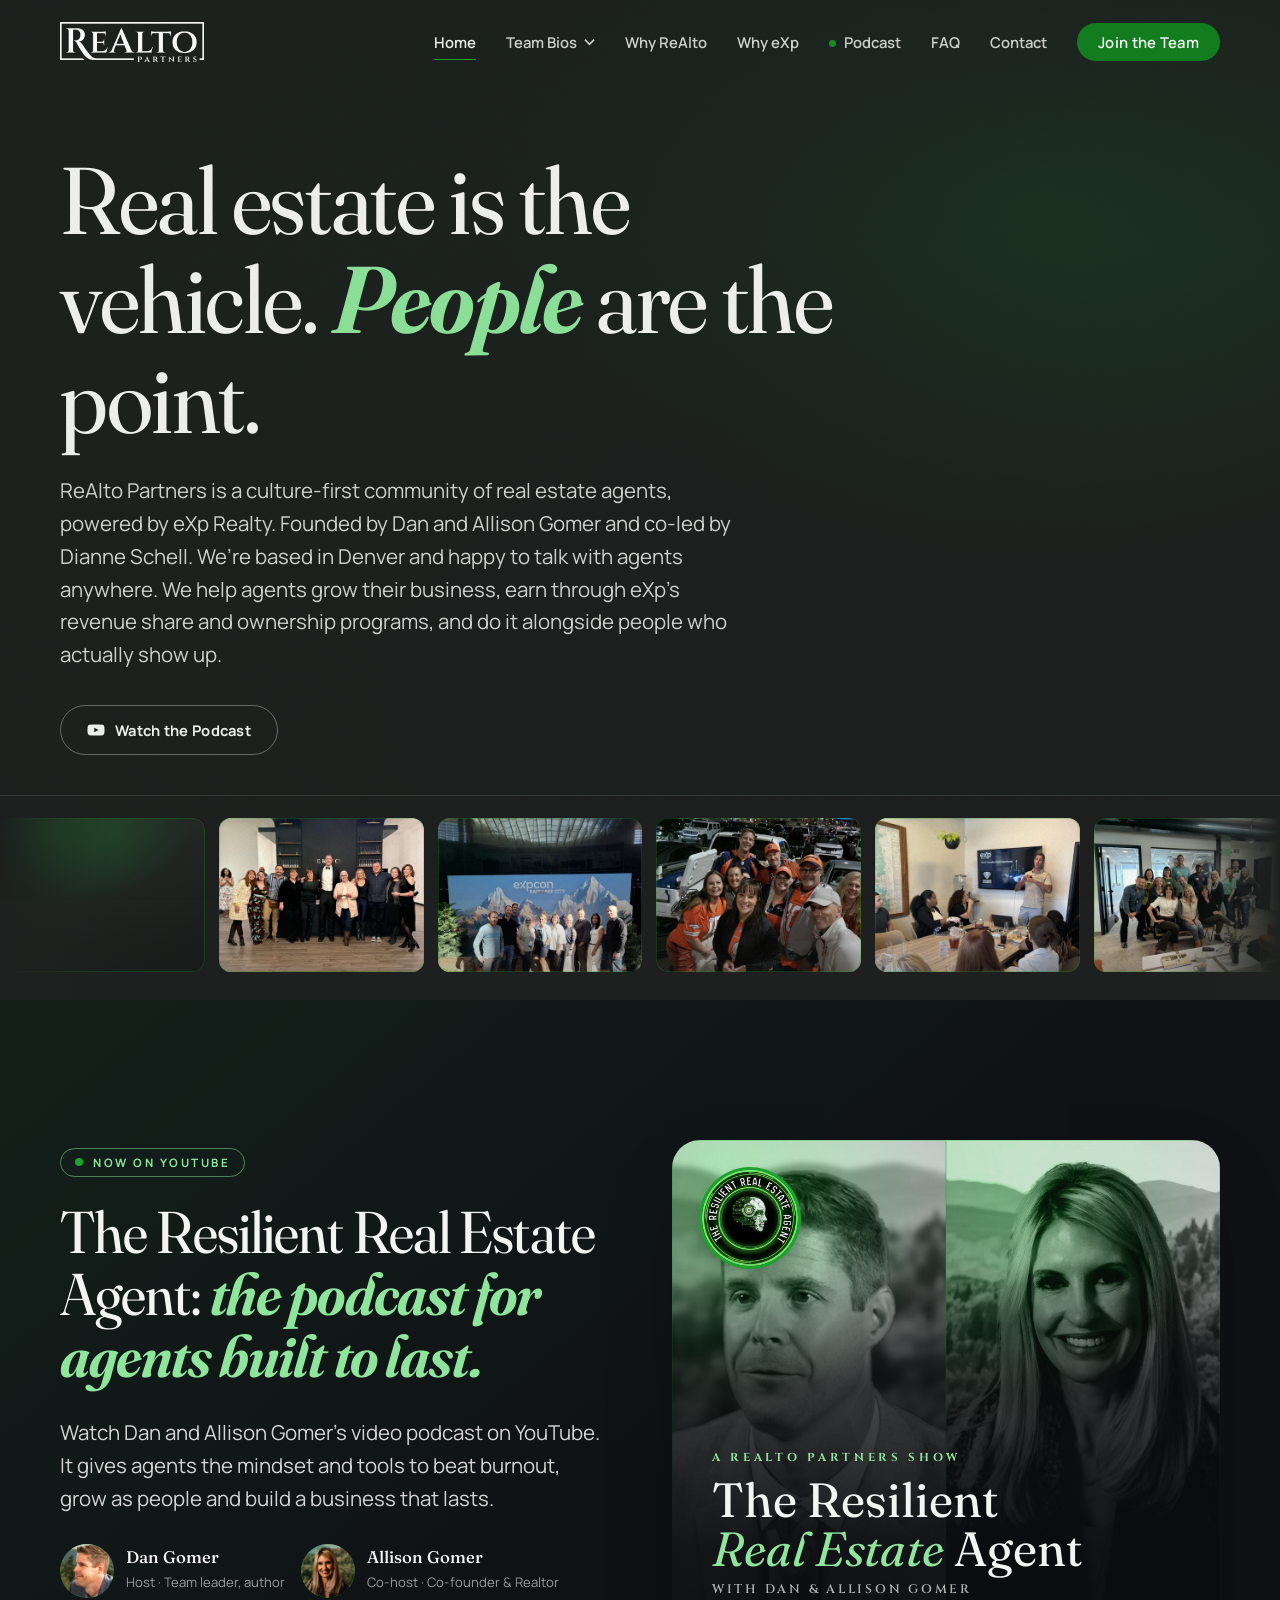
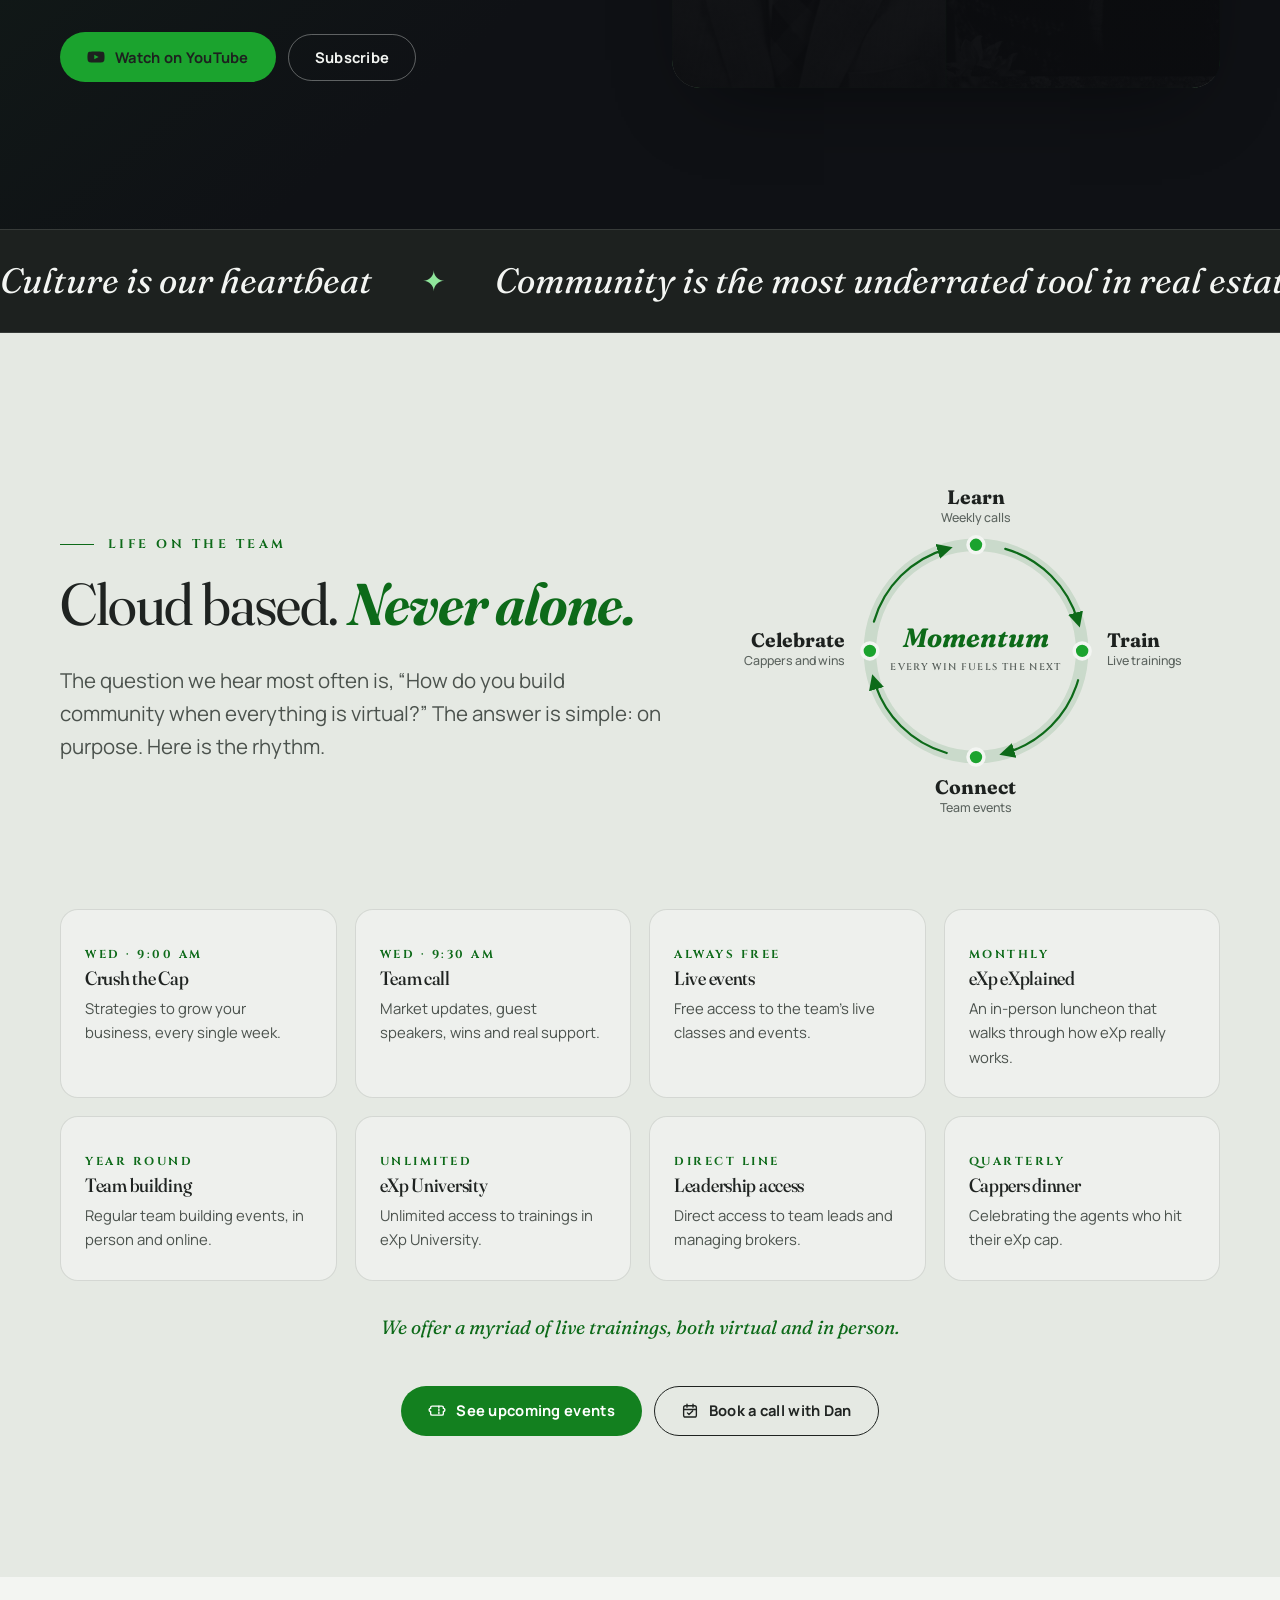
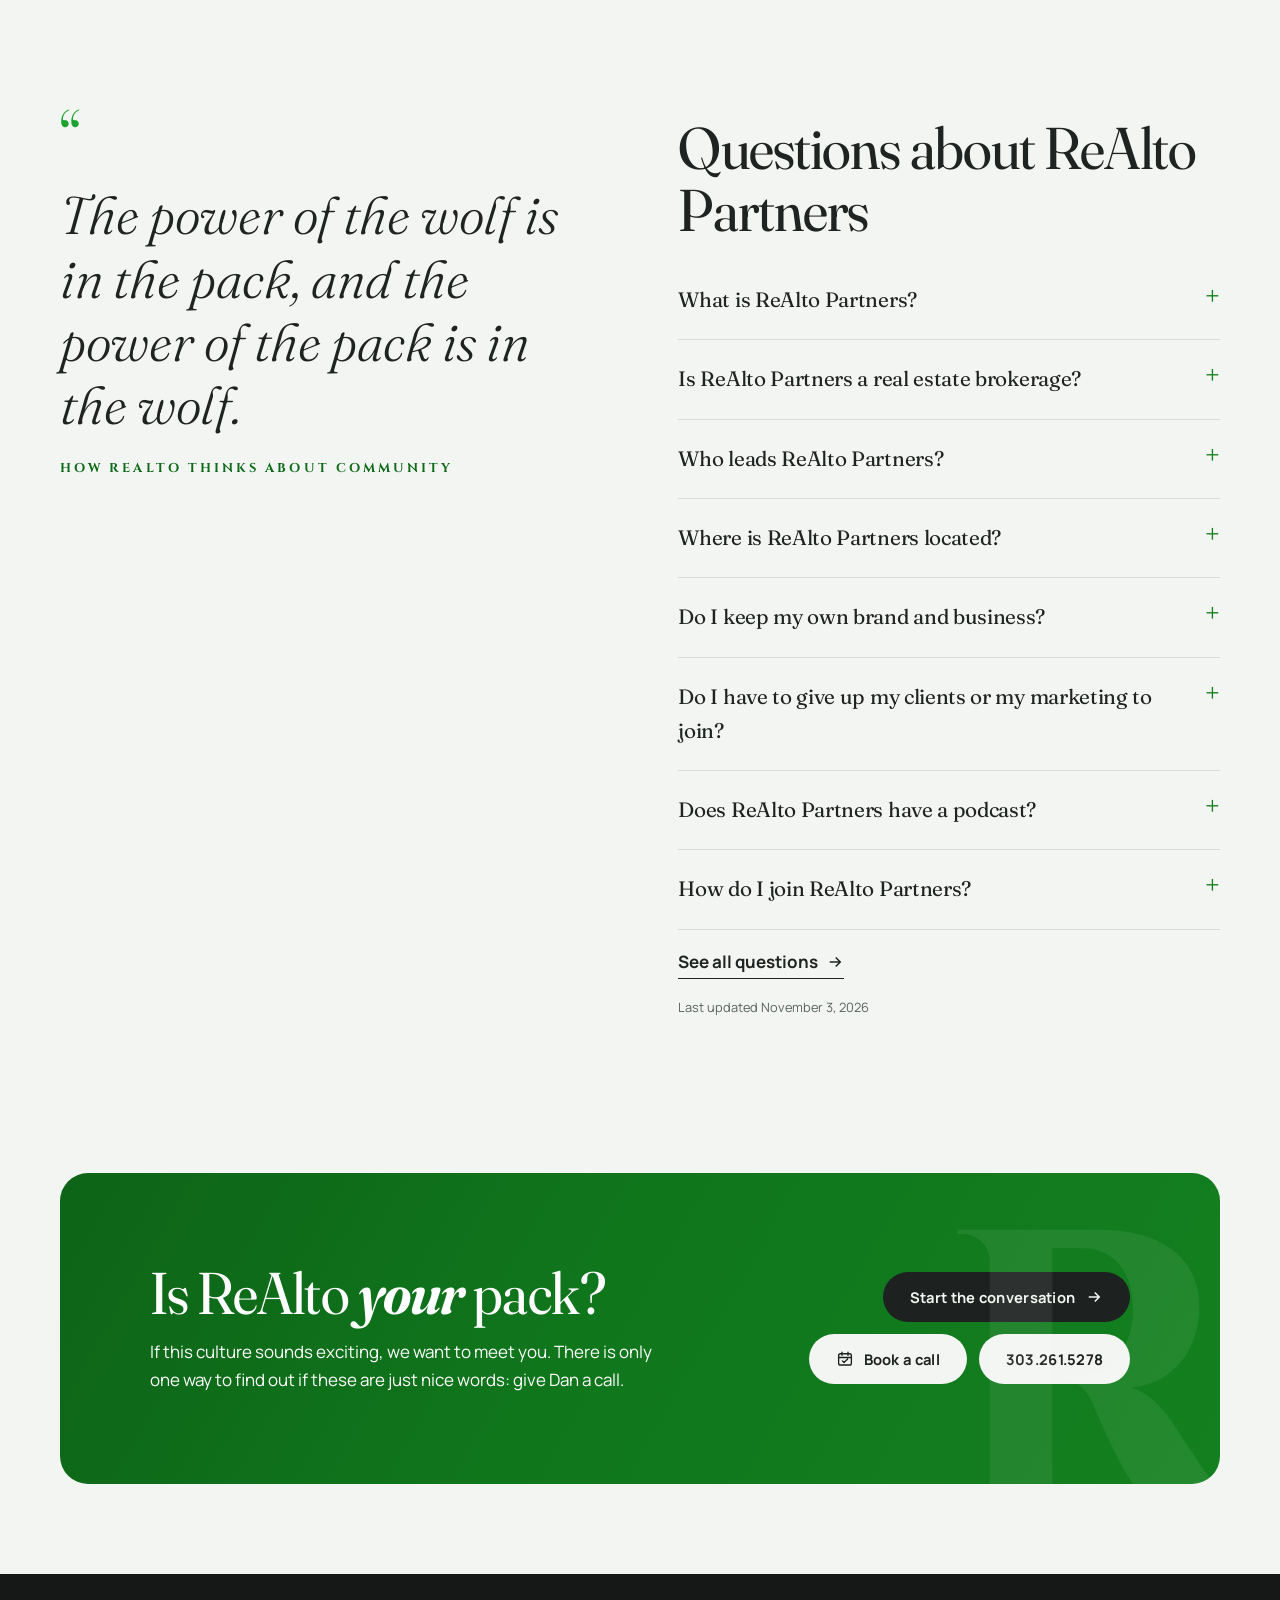
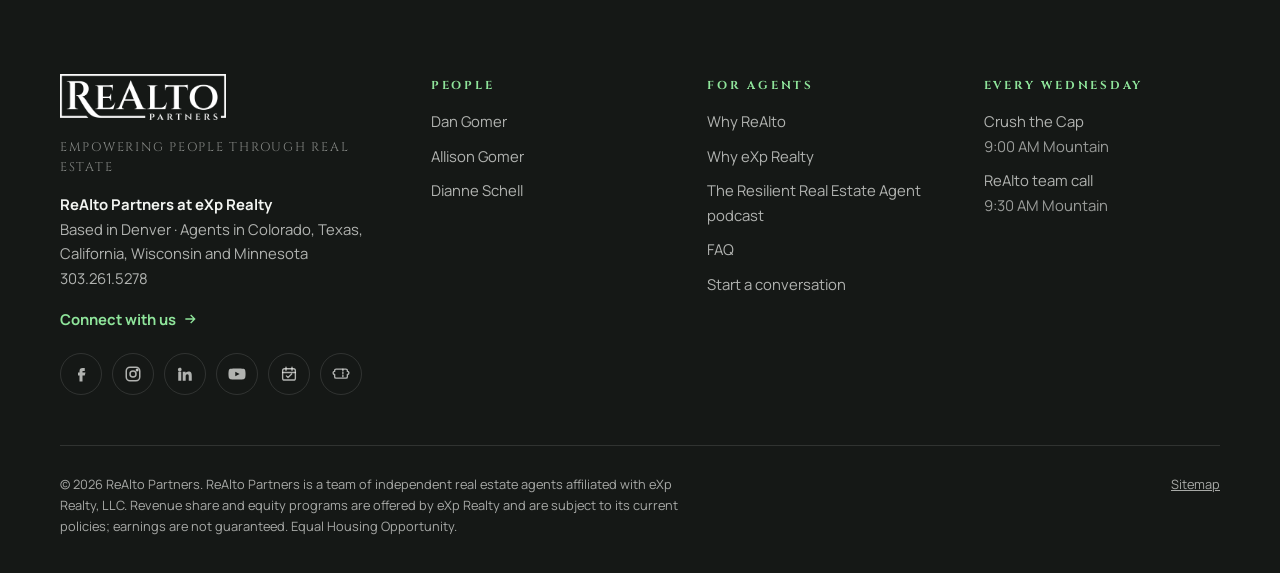
==== commit aca9bd15: "ReAlto Partners: Dianne's real headshot, team event photos, ReAlto LinkedIn - Replace Dianne's rebui" ====
--- a/realto-partners/index.html
+++ b/realto-partners/index.html
@@ -172,6 +172,7 @@
    "sameAs": [
     "https://www.facebook.com/ReAltoPartners",
     "https://www.instagram.com/realto_partners/",
+    "https://www.linkedin.com/company/realto-partners/",
     "https://www.dangomer.com/",
     "https://www.youtube.com/@theresilientrealestateagent"
    ]
@@ -342,7 +343,7 @@
   </div>
   <div class="pack-strip" role="img" aria-label="Photos of ReAlto Partners agents at team events">
     <div class="pack-track">
-      <button type="button" class="pack-btn" data-lb-group="pack" data-lb-index="0" data-lb-src="images/team-j.jpg" data-lb-caption="The ReAlto Partners team at Denver Union Station" aria-label="View photo 1 of 8: The ReAlto Partners team at Denver Union Station"><div class="photo pack-frame" data-label=""><img data-thumb src="images/team-j.jpg" alt="The ReAlto Partners team at Denver Union Station" width="480" height="360" loading="lazy" decoding="async" srcset="images/team-j-480.jpg 480w, images/team-j-960.jpg 960w, images/team-j.jpg 2200w" sizes="240px"></div></button><button type="button" class="pack-btn" data-lb-group="pack" data-lb-index="1" data-lb-src="images/dan-speaking.jpg" data-lb-caption="Dan Gomer, co-founder of ReAlto Partners" aria-label="View photo 2 of 8: Dan Gomer, co-founder of ReAlto Partners"><div class="photo pack-frame" data-label=""><img data-thumb src="images/dan-speaking.jpg" alt="Dan Gomer, co-founder of ReAlto Partners" width="480" height="360" loading="lazy" decoding="async" srcset="images/dan-speaking-480.jpg 480w, images/dan-speaking-960.jpg 960w, images/dan-speaking.jpg 1600w" sizes="240px"></div></button><button type="button" class="pack-btn" data-lb-group="pack" data-lb-index="2" data-lb-src="images/allison.jpg" data-lb-caption="Allison Gomer, co-founder of ReAlto Partners" aria-label="View photo 3 of 8: Allison Gomer, co-founder of ReAlto Partners"><div class="photo pack-frame" data-label=""><img data-thumb src="images/allison.jpg" alt="Allison Gomer, co-founder of ReAlto Partners" width="480" height="360" loading="lazy" decoding="async" srcset="images/allison-480.jpg 480w, images/allison-960.jpg 960w, images/allison.jpg 1600w" sizes="240px"></div></button><button type="button" class="pack-btn" data-lb-group="pack" data-lb-index="3" data-lb-src="images/team-capitol.jpg" data-lb-caption="ReAlto Partners agents at the Colorado State Capitol" aria-label="View photo 4 of 8: ReAlto Partners agents at the Colorado State Capitol"><div class="photo pack-frame" data-label=""><img data-thumb src="images/team-capitol.jpg" alt="ReAlto Partners agents at the Colorado State Capitol" width="480" height="360" loading="lazy" decoding="async" srcset="images/team-capitol-480.jpg 480w, images/team-capitol.jpg 1074w" sizes="240px"></div></button><button type="button" class="pack-btn" data-lb-group="pack" data-lb-index="4" data-lb-src="images/dan-about.jpg" data-lb-caption="Dan Gomer, co-founder and host of The Resilient Real Estate Agent" aria-label="View photo 5 of 8: Dan Gomer, co-founder and host of The Resilient Real Estate Agent"><div class="photo pack-frame" data-label=""><img data-thumb src="images/dan-about.jpg" alt="Dan Gomer, co-founder and host of The Resilient Real Estate Agent" width="480" height="360" loading="lazy" decoding="async" srcset="images/dan-about-480.jpg 480w, images/dan-about-960.jpg 960w, images/dan-about.jpg 1600w" sizes="240px"></div></button><button type="button" class="pack-btn" data-lb-group="pack" data-lb-index="5" data-lb-src="images/allison-2.jpg" data-lb-caption="Allison Gomer, co-founder and co-host of The Resilient Real Estate Agent" aria-label="View photo 6 of 8: Allison Gomer, co-founder and co-host of The Resilient Real Estate Agent"><div class="photo pack-frame" data-label=""><img data-thumb src="images/allison-2.jpg" alt="Allison Gomer, co-founder and co-host of The Resilient Real Estate Agent" width="480" height="360" loading="lazy" decoding="async" srcset="images/allison-2-480.jpg 480w, images/allison-2-960.jpg 960w, images/allison-2.jpg 1600w" sizes="240px"></div></button><button type="button" class="pack-btn" data-lb-group="pack" data-lb-index="6" data-lb-src="images/team-a.jpg" data-lb-caption="ReAlto Partners at Denver Union Station" aria-label="View photo 7 of 8: ReAlto Partners at Denver Union Station"><div class="photo pack-frame" data-label=""><img data-thumb src="images/team-a.jpg" alt="ReAlto Partners at Denver Union Station" width="480" height="360" loading="lazy" decoding="async" srcset="images/team-a-480.jpg 480w, images/team-a-960.jpg 960w, images/team-a.jpg 1800w" sizes="240px"></div></button><button type="button" class="pack-btn" data-lb-group="pack" data-lb-index="7" data-lb-src="images/dan-candid.jpg" data-lb-caption="Dan Gomer" aria-label="View photo 8 of 8: Dan Gomer"><div class="photo pack-frame" data-label=""><img data-thumb src="images/dan-candid.jpg" alt="Dan Gomer" width="480" height="360" loading="lazy" decoding="async" srcset="images/dan-candid-480.jpg 480w, images/dan-candid.jpg 864w" sizes="240px"></div></button><button type="button" class="pack-btn" data-lb-group="pack" data-lb-index="0" data-lb-src="images/team-j.jpg" data-lb-caption="The ReAlto Partners team at Denver Union Station" tabindex="-1" aria-hidden="true"><div class="photo pack-frame" data-label=""><img data-thumb src="images/team-j.jpg" alt="The ReAlto Partners team at Denver Union Station" width="480" height="360" loading="lazy" decoding="async" srcset="images/team-j-480.jpg 480w, images/team-j-960.jpg 960w, images/team-j.jpg 2200w" sizes="240px"></div></button><button type="button" class="pack-btn" data-lb-group="pack" data-lb-index="1" data-lb-src="images/dan-speaking.jpg" data-lb-caption="Dan Gomer, co-founder of ReAlto Partners" tabindex="-1" aria-hidden="true"><div class="photo pack-frame" data-label=""><img data-thumb src="images/dan-speaking.jpg" alt="Dan Gomer, co-founder of ReAlto Partners" width="480" height="360" loading="lazy" decoding="async" srcset="images/dan-speaking-480.jpg 480w, images/dan-speaking-960.jpg 960w, images/dan-speaking.jpg 1600w" sizes="240px"></div></button><button type="button" class="pack-btn" data-lb-group="pack" data-lb-index="2" data-lb-src="images/allison.jpg" data-lb-caption="Allison Gomer, co-founder of ReAlto Partners" tabindex="-1" aria-hidden="true"><div class="photo pack-frame" data-label=""><img data-thumb src="images/allison.jpg" alt="Allison Gomer, co-founder of ReAlto Partners" width="480" height="360" loading="lazy" decoding="async" srcset="images/allison-480.jpg 480w, images/allison-960.jpg 960w, images/allison.jpg 1600w" sizes="240px"></div></button><button type="button" class="pack-btn" data-lb-group="pack" data-lb-index="3" data-lb-src="images/team-capitol.jpg" data-lb-caption="ReAlto Partners agents at the Colorado State Capitol" tabindex="-1" aria-hidden="true"><div class="photo pack-frame" data-label=""><img data-thumb src="images/team-capitol.jpg" alt="ReAlto Partners agents at the Colorado State Capitol" width="480" height="360" loading="lazy" decoding="async" srcset="images/team-capitol-480.jpg 480w, images/team-capitol.jpg 1074w" sizes="240px"></div></button><button type="button" class="pack-btn" data-lb-group="pack" data-lb-index="4" data-lb-src="images/dan-about.jpg" data-lb-caption="Dan Gomer, co-founder and host of The Resilient Real Estate Agent" tabindex="-1" aria-hidden="true"><div class="photo pack-frame" data-label=""><img data-thumb src="images/dan-about.jpg" alt="Dan Gomer, co-founder and host of The Resilient Real Estate Agent" width="480" height="360" loading="lazy" decoding="async" srcset="images/dan-about-480.jpg 480w, images/dan-about-960.jpg 960w, images/dan-about.jpg 1600w" sizes="240px"></div></button><button type="button" class="pack-btn" data-lb-group="pack" data-lb-index="5" data-lb-src="images/allison-2.jpg" data-lb-caption="Allison Gomer, co-founder and co-host of The Resilient Real Estate Agent" tabindex="-1" aria-hidden="true"><div class="photo pack-frame" data-label=""><img data-thumb src="images/allison-2.jpg" alt="Allison Gomer, co-founder and co-host of The Resilient Real Estate Agent" width="480" height="360" loading="lazy" decoding="async" srcset="images/allison-2-480.jpg 480w, images/allison-2-960.jpg 960w, images/allison-2.jpg 1600w" sizes="240px"></div></button><button type="button" class="pack-btn" data-lb-group="pack" data-lb-index="6" data-lb-src="images/team-a.jpg" data-lb-caption="ReAlto Partners at Denver Union Station" tabindex="-1" aria-hidden="true"><div class="photo pack-frame" data-label=""><img data-thumb src="images/team-a.jpg" alt="ReAlto Partners at Denver Union Station" width="480" height="360" loading="lazy" decoding="async" srcset="images/team-a-480.jpg 480w, images/team-a-960.jpg 960w, images/team-a.jpg 1800w" sizes="240px"></div></button><button type="button" class="pack-btn" data-lb-group="pack" data-lb-index="7" data-lb-src="images/dan-candid.jpg" data-lb-caption="Dan Gomer" tabindex="-1" aria-hidden="true"><div class="photo pack-frame" data-label=""><img data-thumb src="images/dan-candid.jpg" alt="Dan Gomer" width="480" height="360" loading="lazy" decoding="async" srcset="images/dan-candid-480.jpg 480w, images/dan-candid.jpg 864w" sizes="240px"></div></button>
+      <button type="button" class="pack-btn" data-lb-group="pack" data-lb-index="0" data-lb-src="images/team-j.jpg" data-lb-caption="The ReAlto Partners team at Denver Union Station" aria-label="View photo 1 of 17: The ReAlto Partners team at Denver Union Station"><div class="photo pack-frame" data-label=""><img data-thumb src="images/team-j.jpg" alt="The ReAlto Partners team at Denver Union Station" width="480" height="360" loading="lazy" decoding="async" srcset="images/team-j-480.jpg 480w, images/team-j-960.jpg 960w, images/team-j.jpg 2200w" sizes="240px"></div></button><button type="button" class="pack-btn" data-lb-group="pack" data-lb-index="1" data-lb-src="images/event-01.jpg" data-lb-caption="ReAlto Partners agents at a team celebration" aria-label="View photo 2 of 17: ReAlto Partners agents at a team celebration"><div class="photo pack-frame" data-label=""><img data-thumb src="images/event-01.jpg" alt="ReAlto Partners agents at a team celebration" width="480" height="360" loading="lazy" decoding="async" srcset="images/event-01-480.jpg 480w, images/event-01-960.jpg 960w, images/event-01.jpg 1600w" sizes="240px"></div></button><button type="button" class="pack-btn" data-lb-group="pack" data-lb-index="2" data-lb-src="images/event-11.jpg" data-lb-caption="The ReAlto Partners crew at eXpCon Salt Lake City" aria-label="View photo 3 of 17: The ReAlto Partners crew at eXpCon Salt Lake City"><div class="photo pack-frame" data-label=""><img data-thumb src="images/event-11.jpg" alt="The ReAlto Partners crew at eXpCon Salt Lake City" width="480" height="360" loading="lazy" decoding="async" srcset="images/event-11-480.jpg 480w, images/event-11-960.jpg 960w, images/event-11.jpg 1600w" sizes="240px"></div></button><button type="button" class="pack-btn" data-lb-group="pack" data-lb-index="3" data-lb-src="images/event-04.jpg" data-lb-caption="Tailgating together before a Broncos game" aria-label="View photo 4 of 17: Tailgating together before a Broncos game"><div class="photo pack-frame" data-label=""><img data-thumb src="images/event-04.jpg" alt="Tailgating together before a Broncos game" width="480" height="360" loading="lazy" decoding="async" srcset="images/event-04-480.jpg 480w, images/event-04-960.jpg 960w, images/event-04.jpg 1600w" sizes="240px"></div></button><button type="button" class="pack-btn" data-lb-group="pack" data-lb-index="4" data-lb-src="images/event-05.jpg" data-lb-caption="A live training with the ReAlto Partners team" aria-label="View photo 5 of 17: A live training with the ReAlto Partners team"><div class="photo pack-frame" data-label=""><img data-thumb src="images/event-05.jpg" alt="A live training with the ReAlto Partners team" width="480" height="360" loading="lazy" decoding="async" srcset="images/event-05-480.jpg 480w, images/event-05-960.jpg 960w, images/event-05.jpg 1600w" sizes="240px"></div></button><button type="button" class="pack-btn" data-lb-group="pack" data-lb-index="5" data-lb-src="images/event-03.jpg" data-lb-caption="A team meetup at the office" aria-label="View photo 6 of 17: A team meetup at the office"><div class="photo pack-frame" data-label=""><img data-thumb src="images/event-03.jpg" alt="A team meetup at the office" width="480" height="360" loading="lazy" decoding="async" srcset="images/event-03-480.jpg 480w, images/event-03-960.jpg 960w, images/event-03.jpg 1600w" sizes="240px"></div></button><button type="button" class="pack-btn" data-lb-group="pack" data-lb-index="6" data-lb-src="images/event-08.jpg" data-lb-caption="ReAlto Partners agents at a team event" aria-label="View photo 7 of 17: ReAlto Partners agents at a team event"><div class="photo pack-frame" data-label=""><img data-thumb src="images/event-08.jpg" alt="ReAlto Partners agents at a team event" width="480" height="360" loading="lazy" decoding="async" srcset="images/event-08-480.jpg 480w, images/event-08-960.jpg 960w, images/event-08.jpg 1600w" sizes="240px"></div></button><button type="button" class="pack-btn" data-lb-group="pack" data-lb-index="7" data-lb-src="images/team-capitol.jpg" data-lb-caption="ReAlto Partners agents at the Colorado State Capitol" aria-label="View photo 8 of 17: ReAlto Partners agents at the Colorado State Capitol"><div class="photo pack-frame" data-label=""><img data-thumb src="images/team-capitol.jpg" alt="ReAlto Partners agents at the Colorado State Capitol" width="480" height="360" loading="lazy" decoding="async" srcset="images/team-capitol-480.jpg 480w, images/team-capitol.jpg 1074w" sizes="240px"></div></button><button type="button" class="pack-btn" data-lb-group="pack" data-lb-index="8" data-lb-src="images/event-02.jpg" data-lb-caption="ReAlto Partners agents out together after an event" aria-label="View photo 9 of 17: ReAlto Partners agents out together after an event"><div class="photo pack-frame" data-label=""><img data-thumb src="images/event-02.jpg" alt="ReAlto Partners agents out together after an event" width="480" height="360" loading="lazy" decoding="async" srcset="images/event-02-480.jpg 480w, images/event-02-960.jpg 960w, images/event-02.jpg 1600w" sizes="240px"></div></button><button type="button" class="pack-btn" data-lb-group="pack" data-lb-index="9" data-lb-src="images/event-06.jpg" data-lb-caption="ReAlto Partners agents at a team event" aria-label="View photo 10 of 17: ReAlto Partners agents at a team event"><div class="photo pack-frame" data-label=""><img data-thumb src="images/event-06.jpg" alt="ReAlto Partners agents at a team event" width="480" height="360" loading="lazy" decoding="async" srcset="images/event-06-480.jpg 480w, images/event-06-960.jpg 960w, images/event-06.jpg 1600w" sizes="240px"></div></button><button type="button" class="pack-btn" data-lb-group="pack" data-lb-index="10" data-lb-src="images/event-12.jpg" data-lb-caption="The ReAlto Partners team together outside" aria-label="View photo 11 of 17: The ReAlto Partners team together outside"><div class="photo pack-frame" data-label=""><img data-thumb src="images/event-12.jpg" alt="The ReAlto Partners team together outside" width="480" height="360" loading="lazy" decoding="async" srcset="images/event-12-480.jpg 480w, images/event-12-960.jpg 960w, images/event-12.jpg 1600w" sizes="240px"></div></button><button type="button" class="pack-btn" data-lb-group="pack" data-lb-index="11" data-lb-src="images/event-09.jpg" data-lb-caption="ReAlto Partners agents together at an event" aria-label="View photo 12 of 17: ReAlto Partners agents together at an event"><div class="photo pack-frame" data-label=""><img data-thumb src="images/event-09.jpg" alt="ReAlto Partners agents together at an event" width="480" height="360" loading="lazy" decoding="async" srcset="images/event-09-480.jpg 480w, images/event-09-960.jpg 960w, images/event-09.jpg 1600w" sizes="240px"></div></button><button type="button" class="pack-btn" data-lb-group="pack" data-lb-index="12" data-lb-src="images/event-10.jpg" data-lb-caption="ReAlto Partners agents at a conference" aria-label="View photo 13 of 17: ReAlto Partners agents at a conference"><div class="photo pack-frame" data-label=""><img data-thumb src="images/event-10.jpg" alt="ReAlto Partners agents at a conference" width="480" height="360" loading="lazy" decoding="async" srcset="images/event-10-480.jpg 480w, images/event-10-960.jpg 960w, images/event-10.jpg 1600w" sizes="240px"></div></button><button type="button" class="pack-btn" data-lb-group="pack" data-lb-index="13" data-lb-src="images/event-07.jpg" data-lb-caption="Two ReAlto Partners agents at a team event" aria-label="View photo 14 of 17: Two ReAlto Partners agents at a team event"><div class="photo pack-frame" data-label=""><img data-thumb src="images/event-07.jpg" alt="Two ReAlto Partners agents at a team event" width="480" height="360" loading="lazy" decoding="async" srcset="images/event-07-480.jpg 480w, images/event-07-960.jpg 960w, images/event-07.jpg 1600w" sizes="240px"></div></button><button type="button" class="pack-btn" data-lb-group="pack" data-lb-index="14" data-lb-src="images/event-14.jpg" data-lb-caption="ReAlto Partners agents at a home tour" aria-label="View photo 15 of 17: ReAlto Partners agents at a home tour"><div class="photo pack-frame" data-label=""><img data-thumb src="images/event-14.jpg" alt="ReAlto Partners agents at a home tour" width="480" height="360" loading="lazy" decoding="async" srcset="images/event-14-480.jpg 480w, images/event-14-960.jpg 960w, images/event-14.jpg 1600w" sizes="240px"></div></button><button type="button" class="pack-btn" data-lb-group="pack" data-lb-index="15" data-lb-src="images/event-13.jpg" data-lb-caption="ReAlto Partners agents traveling together" aria-label="View photo 16 of 17: ReAlto Partners agents traveling together"><div class="photo pack-frame" data-label=""><img data-thumb src="images/event-13.jpg" alt="ReAlto Partners agents traveling together" width="480" height="360" loading="lazy" decoding="async" srcset="images/event-13-480.jpg 480w, images/event-13-960.jpg 960w, images/event-13.jpg 1600w" sizes="240px"></div></button><button type="button" class="pack-btn" data-lb-group="pack" data-lb-index="16" data-lb-src="images/team-a.jpg" data-lb-caption="ReAlto Partners at Denver Union Station" aria-label="View photo 17 of 17: ReAlto Partners at Denver Union Station"><div class="photo pack-frame" data-label=""><img data-thumb src="images/team-a.jpg" alt="ReAlto Partners at Denver Union Station" width="480" height="360" loading="lazy" decoding="async" srcset="images/team-a-480.jpg 480w, images/team-a-960.jpg 960w, images/team-a.jpg 1800w" sizes="240px"></div></button><button type="button" class="pack-btn" data-lb-group="pack" data-lb-index="0" data-lb-src="images/team-j.jpg" data-lb-caption="The ReAlto Partners team at Denver Union Station" tabindex="-1" aria-hidden="true"><div class="photo pack-frame" data-label=""><img data-thumb src="images/team-j.jpg" alt="The ReAlto Partners team at Denver Union Station" width="480" height="360" loading="lazy" decoding="async" srcset="images/team-j-480.jpg 480w, images/team-j-960.jpg 960w, images/team-j.jpg 2200w" sizes="240px"></div></button><button type="button" class="pack-btn" data-lb-group="pack" data-lb-index="1" data-lb-src="images/event-01.jpg" data-lb-caption="ReAlto Partners agents at a team celebration" tabindex="-1" aria-hidden="true"><div class="photo pack-frame" data-label=""><img data-thumb src="images/event-01.jpg" alt="ReAlto Partners agents at a team celebration" width="480" height="360" loading="lazy" decoding="async" srcset="images/event-01-480.jpg 480w, images/event-01-960.jpg 960w, images/event-01.jpg 1600w" sizes="240px"></div></button><button type="button" class="pack-btn" data-lb-group="pack" data-lb-index="2" data-lb-src="images/event-11.jpg" data-lb-caption="The ReAlto Partners crew at eXpCon Salt Lake City" tabindex="-1" aria-hidden="true"><div class="photo pack-frame" data-label=""><img data-thumb src="images/event-11.jpg" alt="The ReAlto Partners crew at eXpCon Salt Lake City" width="480" height="360" loading="lazy" decoding="async" srcset="images/event-11-480.jpg 480w, images/event-11-960.jpg 960w, images/event-11.jpg 1600w" sizes="240px"></div></button><button type="button" class="pack-btn" data-lb-group="pack" data-lb-index="3" data-lb-src="images/event-04.jpg" data-lb-caption="Tailgating together before a Broncos game" tabindex="-1" aria-hidden="true"><div class="photo pack-frame" data-label=""><img data-thumb src="images/event-04.jpg" alt="Tailgating together before a Broncos game" width="480" height="360" loading="lazy" decoding="async" srcset="images/event-04-480.jpg 480w, images/event-04-960.jpg 960w, images/event-04.jpg 1600w" sizes="240px"></div></button><button type="button" class="pack-btn" data-lb-group="pack" data-lb-index="4" data-lb-src="images/event-05.jpg" data-lb-caption="A live training with the ReAlto Partners team" tabindex="-1" aria-hidden="true"><div class="photo pack-frame" data-label=""><img data-thumb src="images/event-05.jpg" alt="A live training with the ReAlto Partners team" width="480" height="360" loading="lazy" decoding="async" srcset="images/event-05-480.jpg 480w, images/event-05-960.jpg 960w, images/event-05.jpg 1600w" sizes="240px"></div></button><button type="button" class="pack-btn" data-lb-group="pack" data-lb-index="5" data-lb-src="images/event-03.jpg" data-lb-caption="A team meetup at the office" tabindex="-1" aria-hidden="true"><div class="photo pack-frame" data-label=""><img data-thumb src="images/event-03.jpg" alt="A team meetup at the office" width="480" height="360" loading="lazy" decoding="async" srcset="images/event-03-480.jpg 480w, images/event-03-960.jpg 960w, images/event-03.jpg 1600w" sizes="240px"></div></button><button type="button" class="pack-btn" data-lb-group="pack" data-lb-index="6" data-lb-src="images/event-08.jpg" data-lb-caption="ReAlto Partners agents at a team event" tabindex="-1" aria-hidden="true"><div class="photo pack-frame" data-label=""><img data-thumb src="images/event-08.jpg" alt="ReAlto Partners agents at a team event" width="480" height="360" loading="lazy" decoding="async" srcset="images/event-08-480.jpg 480w, images/event-08-960.jpg 960w, images/event-08.jpg 1600w" sizes="240px"></div></button><button type="button" class="pack-btn" data-lb-group="pack" data-lb-index="7" data-lb-src="images/team-capitol.jpg" data-lb-caption="ReAlto Partners agents at the Colorado State Capitol" tabindex="-1" aria-hidden="true"><div class="photo pack-frame" data-label=""><img data-thumb src="images/team-capitol.jpg" alt="ReAlto Partners agents at the Colorado State Capitol" width="480" height="360" loading="lazy" decoding="async" srcset="images/team-capitol-480.jpg 480w, images/team-capitol.jpg 1074w" sizes="240px"></div></button><button type="button" class="pack-btn" data-lb-group="pack" data-lb-index="8" data-lb-src="images/event-02.jpg" data-lb-caption="ReAlto Partners agents out together after an event" tabindex="-1" aria-hidden="true"><div class="photo pack-frame" data-label=""><img data-thumb src="images/event-02.jpg" alt="ReAlto Partners agents out together after an event" width="480" height="360" loading="lazy" decoding="async" srcset="images/event-02-480.jpg 480w, images/event-02-960.jpg 960w, images/event-02.jpg 1600w" sizes="240px"></div></button><button type="button" class="pack-btn" data-lb-group="pack" data-lb-index="9" data-lb-src="images/event-06.jpg" data-lb-caption="ReAlto Partners agents at a team event" tabindex="-1" aria-hidden="true"><div class="photo pack-frame" data-label=""><img data-thumb src="images/event-06.jpg" alt="ReAlto Partners agents at a team event" width="480" height="360" loading="lazy" decoding="async" srcset="images/event-06-480.jpg 480w, images/event-06-960.jpg 960w, images/event-06.jpg 1600w" sizes="240px"></div></button><button type="button" class="pack-btn" data-lb-group="pack" data-lb-index="10" data-lb-src="images/event-12.jpg" data-lb-caption="The ReAlto Partners team together outside" tabindex="-1" aria-hidden="true"><div class="photo pack-frame" data-label=""><img data-thumb src="images/event-12.jpg" alt="The ReAlto Partners team together outside" width="480" height="360" loading="lazy" decoding="async" srcset="images/event-12-480.jpg 480w, images/event-12-960.jpg 960w, images/event-12.jpg 1600w" sizes="240px"></div></button><button type="button" class="pack-btn" data-lb-group="pack" data-lb-index="11" data-lb-src="images/event-09.jpg" data-lb-caption="ReAlto Partners agents together at an event" tabindex="-1" aria-hidden="true"><div class="photo pack-frame" data-label=""><img data-thumb src="images/event-09.jpg" alt="ReAlto Partners agents together at an event" width="480" height="360" loading="lazy" decoding="async" srcset="images/event-09-480.jpg 480w, images/event-09-960.jpg 960w, images/event-09.jpg 1600w" sizes="240px"></div></button><button type="button" class="pack-btn" data-lb-group="pack" data-lb-index="12" data-lb-src="images/event-10.jpg" data-lb-caption="ReAlto Partners agents at a conference" tabindex="-1" aria-hidden="true"><div class="photo pack-frame" data-label=""><img data-thumb src="images/event-10.jpg" alt="ReAlto Partners agents at a conference" width="480" height="360" loading="lazy" decoding="async" srcset="images/event-10-480.jpg 480w, images/event-10-960.jpg 960w, images/event-10.jpg 1600w" sizes="240px"></div></button><button type="button" class="pack-btn" data-lb-group="pack" data-lb-index="13" data-lb-src="images/event-07.jpg" data-lb-caption="Two ReAlto Partners agents at a team event" tabindex="-1" aria-hidden="true"><div class="photo pack-frame" data-label=""><img data-thumb src="images/event-07.jpg" alt="Two ReAlto Partners agents at a team event" width="480" height="360" loading="lazy" decoding="async" srcset="images/event-07-480.jpg 480w, images/event-07-960.jpg 960w, images/event-07.jpg 1600w" sizes="240px"></div></button><button type="button" class="pack-btn" data-lb-group="pack" data-lb-index="14" data-lb-src="images/event-14.jpg" data-lb-caption="ReAlto Partners agents at a home tour" tabindex="-1" aria-hidden="true"><div class="photo pack-frame" data-label=""><img data-thumb src="images/event-14.jpg" alt="ReAlto Partners agents at a home tour" width="480" height="360" loading="lazy" decoding="async" srcset="images/event-14-480.jpg 480w, images/event-14-960.jpg 960w, images/event-14.jpg 1600w" sizes="240px"></div></button><button type="button" class="pack-btn" data-lb-group="pack" data-lb-index="15" data-lb-src="images/event-13.jpg" data-lb-caption="ReAlto Partners agents traveling together" tabindex="-1" aria-hidden="true"><div class="photo pack-frame" data-label=""><img data-thumb src="images/event-13.jpg" alt="ReAlto Partners agents traveling together" width="480" height="360" loading="lazy" decoding="async" srcset="images/event-13-480.jpg 480w, images/event-13-960.jpg 960w, images/event-13.jpg 1600w" sizes="240px"></div></button><button type="button" class="pack-btn" data-lb-group="pack" data-lb-index="16" data-lb-src="images/team-a.jpg" data-lb-caption="ReAlto Partners at Denver Union Station" tabindex="-1" aria-hidden="true"><div class="photo pack-frame" data-label=""><img data-thumb src="images/team-a.jpg" alt="ReAlto Partners at Denver Union Station" width="480" height="360" loading="lazy" decoding="async" srcset="images/team-a-480.jpg 480w, images/team-a-960.jpg 960w, images/team-a.jpg 1800w" sizes="240px"></div></button>
     </div>
   </div>
 </section>
@@ -480,7 +481,7 @@
         <div class="socials">
           <a data-link="facebook" href="https://www.facebook.com/ReAltoPartners" target="_blank" rel="noopener" aria-label="ReAlto Partners on Facebook"><svg viewBox="0 0 24 24" fill="currentColor" aria-hidden="true"><path d="M14 8h3V4h-3a4 4 0 0 0-4 4v2H8v4h2v8h4v-8h3l1-4h-4V8z"/></svg></a>
           <a data-link="instagram" href="https://www.instagram.com/realto_partners/" target="_blank" rel="noopener" aria-label="ReAlto Partners on Instagram"><svg viewBox="0 0 24 24" fill="none" stroke="currentColor" stroke-width="2" aria-hidden="true"><rect x="3" y="3" width="18" height="18" rx="5"/><circle cx="12" cy="12" r="4"/><circle cx="17.5" cy="6.5" r="1" fill="currentColor"/></svg></a>
-          <a data-link="linkedin" href="https://www.linkedin.com/in/dan-gomer-62221551/" target="_blank" rel="noopener" aria-label="Dan Gomer on LinkedIn"><svg viewBox="0 0 24 24" fill="currentColor" aria-hidden="true"><path d="M4.98 3.5A2.5 2.5 0 1 1 5 8.5a2.5 2.5 0 0 1-.02-5zM3 9h4v12H3zM9 9h3.8v1.7h.05c.53-1 1.83-2.05 3.77-2.05C20.6 8.65 21 11.2 21 14.5V21h-4v-5.7c0-1.36-.03-3.1-1.9-3.1-1.9 0-2.2 1.48-2.2 3v5.8H9z"/></svg></a>
+          <a data-link="linkedin" href="https://www.linkedin.com/company/realto-partners/" target="_blank" rel="noopener" aria-label="ReAlto Partners on LinkedIn"><svg viewBox="0 0 24 24" fill="currentColor" aria-hidden="true"><path d="M4.98 3.5A2.5 2.5 0 1 1 5 8.5a2.5 2.5 0 0 1-.02-5zM3 9h4v12H3zM9 9h3.8v1.7h.05c.53-1 1.83-2.05 3.77-2.05C20.6 8.65 21 11.2 21 14.5V21h-4v-5.7c0-1.36-.03-3.1-1.9-3.1-1.9 0-2.2 1.48-2.2 3v5.8H9z"/></svg></a>
           <a data-link="youtube" href="https://www.youtube.com/@theresilientrealestateagent" target="_blank" rel="noopener" aria-label="The Resilient Real Estate Agent on YouTube"><svg viewBox="0 0 24 24" fill="currentColor" aria-hidden="true"><path d="M23 7.2a3 3 0 0 0-2.1-2.1C19 4.6 12 4.6 12 4.6s-7 0-8.9.5A3 3 0 0 0 1 7.2 31 31 0 0 0 .6 12 31 31 0 0 0 1 16.8a3 3 0 0 0 2.1 2.1c1.9.5 8.9.5 8.9.5s7 0 8.9-.5a3 3 0 0 0 2.1-2.1 31 31 0 0 0 .4-4.8 31 31 0 0 0-.4-4.8zM9.7 15.1V8.9l5.8 3.1z"/></svg></a>
           <a data-link="calendly" href="https://calendly.com/dangomer" target="_blank" rel="noopener" aria-label="Book a call with Dan on Calendly"><svg viewBox="0 0 24 24" fill="none" stroke="currentColor" stroke-width="1.8" stroke-linecap="round" stroke-linejoin="round" aria-hidden="true"><rect x="3.5" y="5" width="17" height="15" rx="2.5"/><path d="M3.5 10h17M8 3v4M16 3v4M8.5 14.5l2.2 2.2 4.8-4.8"/></svg></a>
           <a data-link="eventbrite" href="https://www.eventbrite.com/o/dan-gomer-50128640253" target="_blank" rel="noopener" aria-label="Dan Gomer events on Eventbrite"><svg viewBox="0 0 24 24" fill="none" stroke="currentColor" stroke-width="1.8" stroke-linecap="round" stroke-linejoin="round" aria-hidden="true"><path d="M3.5 8.5a2 2 0 0 0 0 4v3a2 2 0 0 0 2 2h13a2 2 0 0 0 2-2v-3a2 2 0 0 0 0-4v-1a2 2 0 0 0-2-2h-13a2 2 0 0 0-2 2z"/><path d="M14.5 5.5v12" stroke-dasharray="2 2"/></svg></a>
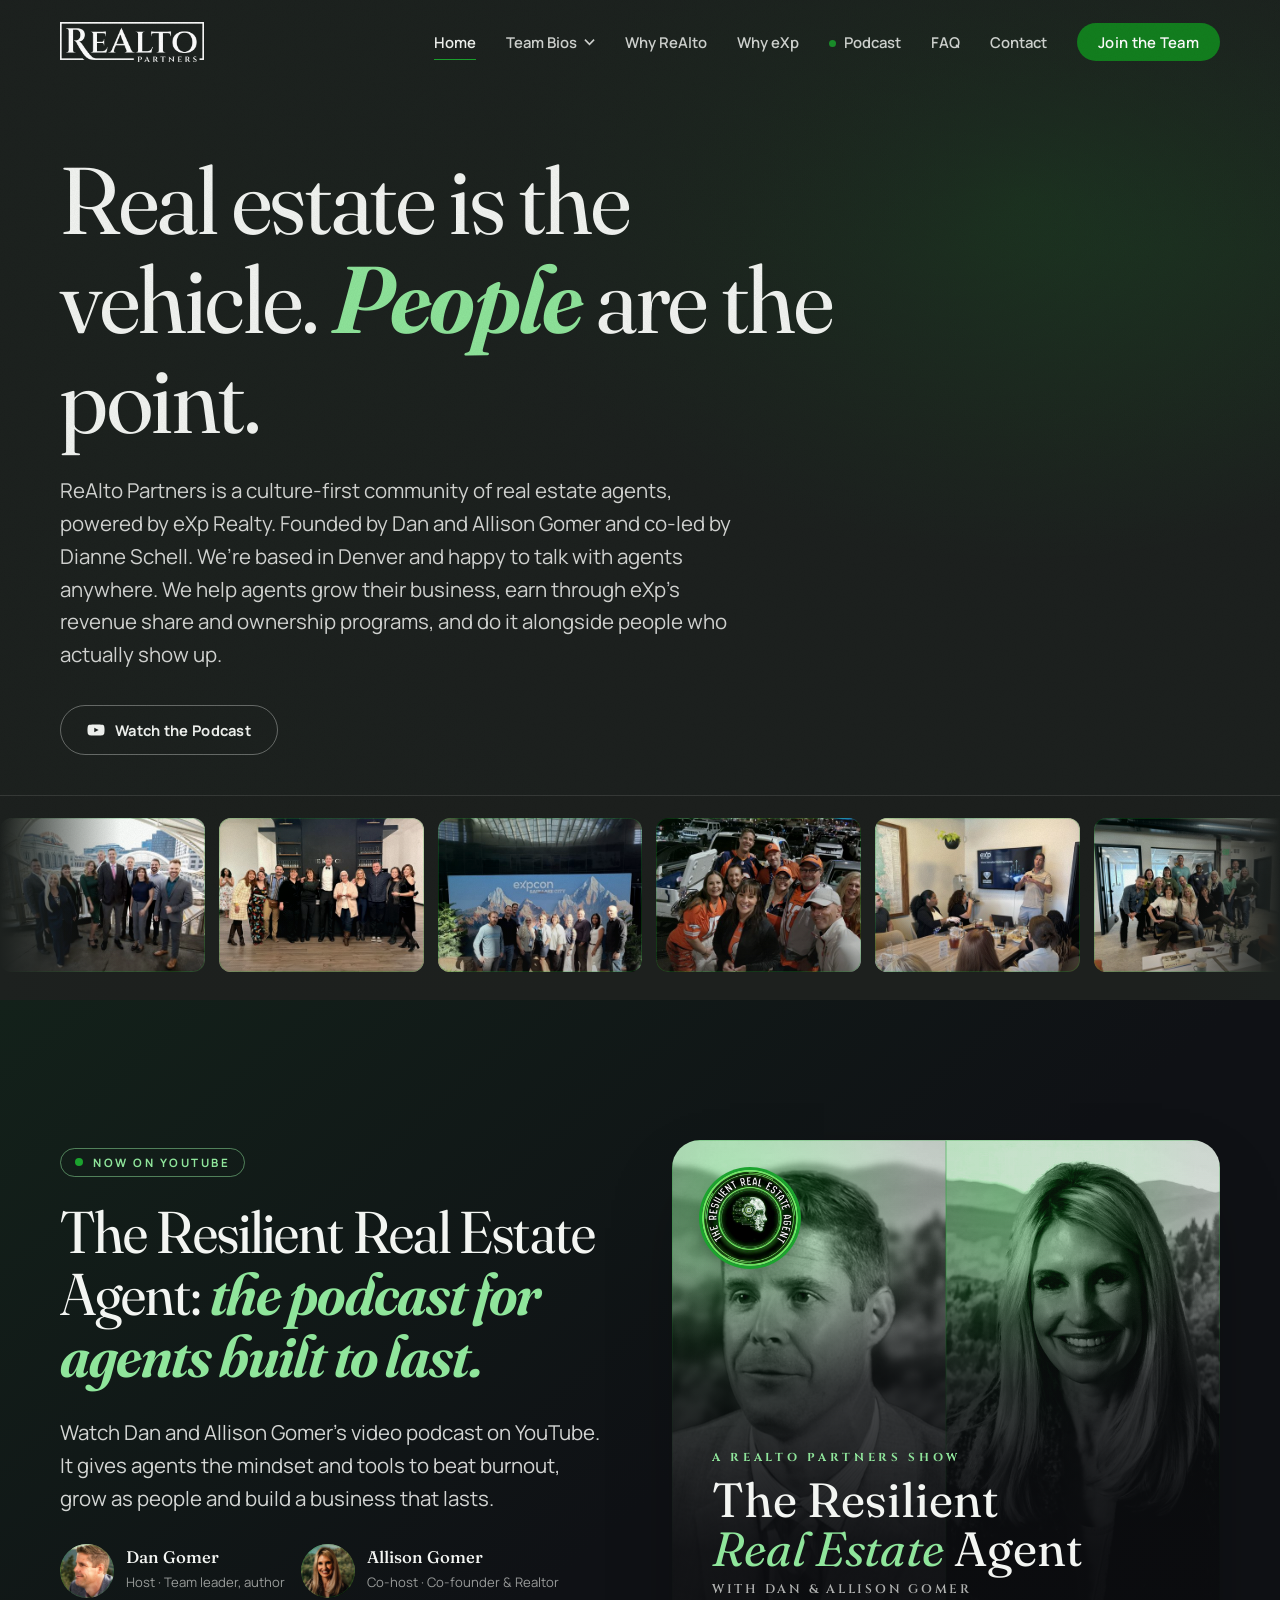
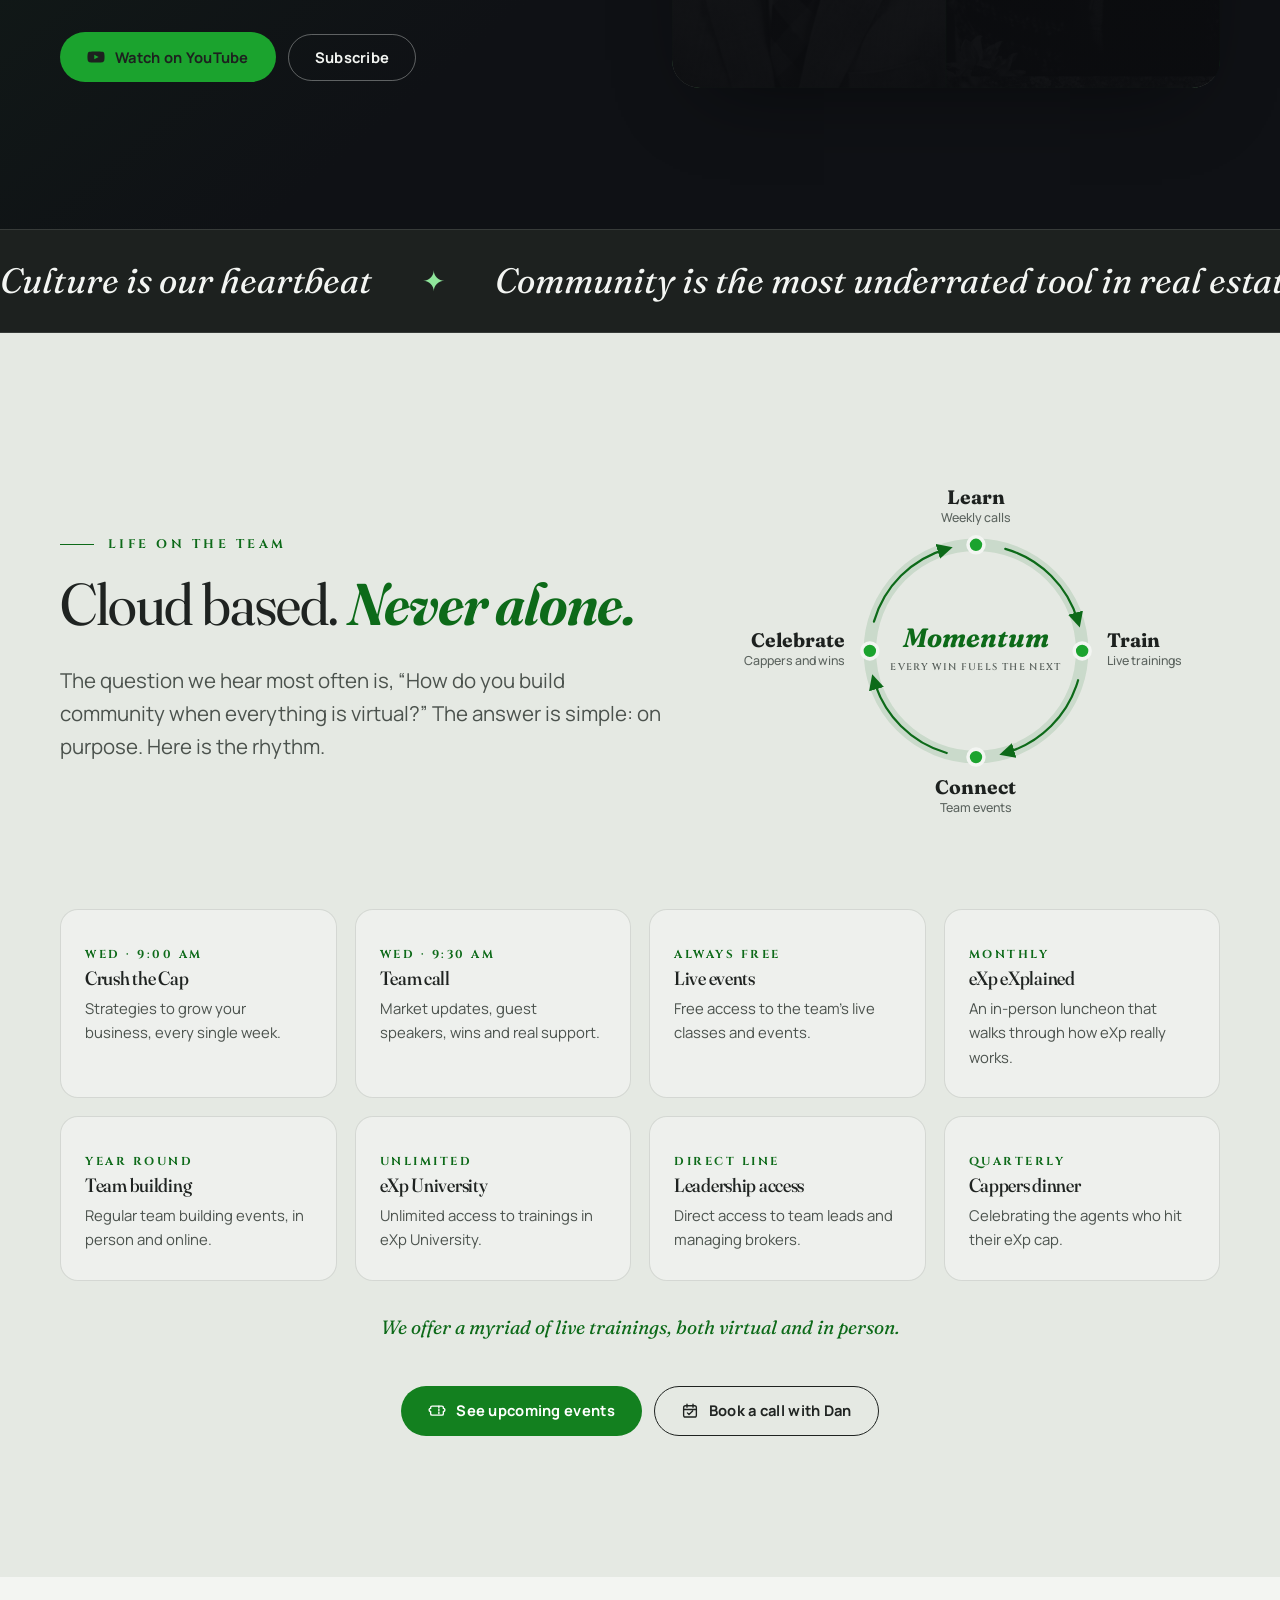
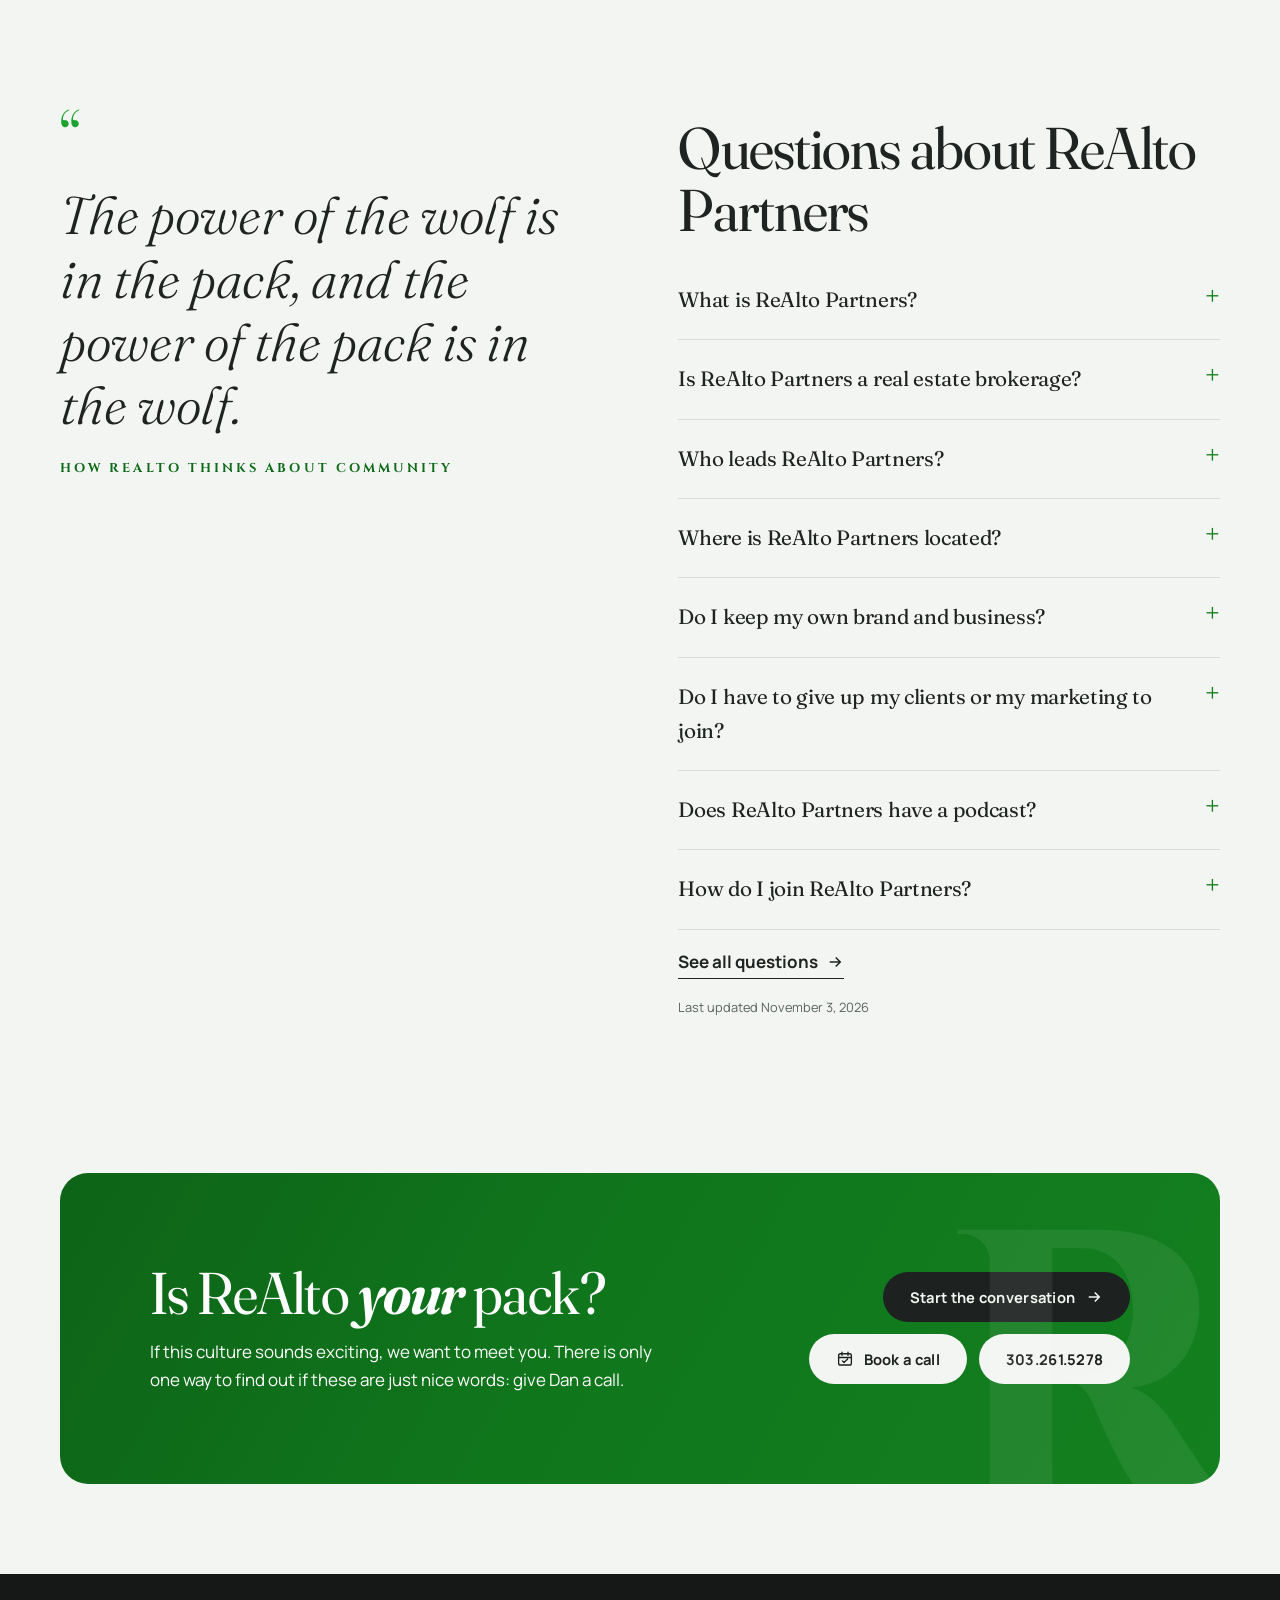
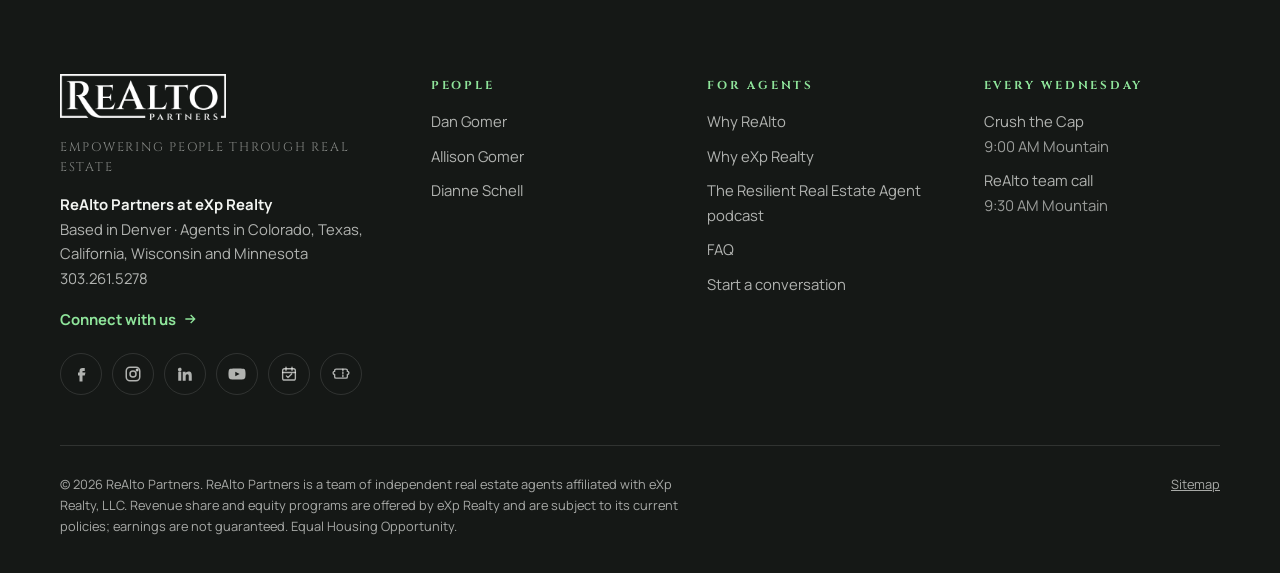
==== commit 4204ae2c: "ReAlto Partners: art-directed hero images for phone and tablet - Home hero slides use <picture>: a 9" ====
--- a/realto-partners/index.html
+++ b/realto-partners/index.html
@@ -329,9 +329,9 @@
 
 <section class="hero-team dark" aria-labelledby="hero-h">
   <div class="hero-slides" aria-hidden="true">
-    <img data-optional src="images/team-j.jpg" alt="" width="2200" height="1467" fetchpriority="high" srcset="images/team-j-480.jpg 480w, images/team-j-960.jpg 960w, images/team-j.jpg 2200w" sizes="(max-width: 760px) 60vw, 100vw">
-    <img data-optional src="images/team-a.jpg" alt="" width="1800" height="1200" srcset="images/team-a-480.jpg 480w, images/team-a-960.jpg 960w, images/team-a.jpg 1800w" sizes="(max-width: 760px) 60vw, 100vw">
-    <img data-optional src="images/team-capitol.jpg" alt="" width="1074" height="713" srcset="images/team-capitol-480.jpg 480w, images/team-capitol.jpg 1074w" sizes="(max-width: 760px) 60vw, 100vw">
+    <picture><source media="(max-width: 640px)" srcset="images/team-j-phone-480.jpg 480w, images/team-j-phone.jpg 825w" sizes="60vw"><source media="(max-width: 1024px)" srcset="images/team-j-tablet-960.jpg 960w, images/team-j-tablet.jpg 1467w" sizes="60vw"><img data-optional src="images/team-j.jpg" alt="" width="2200" height="1467" fetchpriority="high" srcset="images/team-j-480.jpg 480w, images/team-j-960.jpg 960w, images/team-j.jpg 2200w" sizes="(max-width: 760px) 60vw, 100vw"></picture>
+    <picture><source media="(max-width: 640px)" srcset="images/team-a-phone-480.jpg 480w, images/team-a-phone.jpg 675w" sizes="60vw"><source media="(max-width: 1024px)" srcset="images/team-a-tablet-960.jpg 960w, images/team-a-tablet.jpg 1200w" sizes="60vw"><img data-optional src="images/team-a.jpg" alt="" width="1800" height="1200" srcset="images/team-a-480.jpg 480w, images/team-a-960.jpg 960w, images/team-a.jpg 1800w" sizes="(max-width: 760px) 60vw, 100vw"></picture>
+    <picture><source media="(max-width: 640px)" srcset="images/team-capitol-phone.jpg 401w" sizes="60vw"><source media="(max-width: 1024px)" srcset="images/team-capitol-tablet.jpg 713w" sizes="60vw"><img data-optional src="images/team-capitol.jpg" alt="" width="1074" height="713" srcset="images/team-capitol-480.jpg 480w, images/team-capitol.jpg 1074w" sizes="(max-width: 760px) 60vw, 100vw"></picture>
   </div>
   <div class="hero-shade" aria-hidden="true"></div>
   <div class="wrap hero-inner">
--- a/realto-partners/assets/css/styles.css
+++ b/realto-partners/assets/css/styles.css
@@ -804,15 +804,19 @@
     var(--ink);
 }
 .hero-slides { position: absolute; inset: 0; z-index: -2; }
+/* Each slide is a <picture>: phones get a tall crop, tablets a square crop, desktop the full photo */
+.hero-slides picture {
+  position: absolute; inset: 0; opacity: 0;
+  animation: heroSlide 28s linear infinite;
+}
 .hero-slides img {
   position: absolute; inset: 0; width: 100%; height: 100%; max-width: none; object-fit: cover; object-position: center 35%;
-  opacity: 0; filter: saturate(0.85) contrast(1.06);
-  animation: heroSlide 28s linear infinite;
-}
-.hero-slides img:nth-child(1) { animation-delay: -1.4s; }
-.hero-slides img:nth-child(2) { animation-delay: 5.6s; }
-.hero-slides img:nth-child(3) { animation-delay: 12.6s; }
-.hero-slides img:nth-child(4) { animation-delay: 19.6s; }
+  filter: saturate(0.85) contrast(1.06);
+}
+.hero-slides picture:nth-child(1) { animation-delay: -1.4s; }
+.hero-slides picture:nth-child(2) { animation-delay: 5.6s; }
+.hero-slides picture:nth-child(3) { animation-delay: 12.6s; }
+.hero-slides picture:nth-child(4) { animation-delay: 19.6s; }
 @keyframes heroSlide {
   0%   { opacity: 0; transform: scale(1.02); }
   5%   { opacity: 1; }
@@ -858,8 +862,8 @@
   .hero-founder { margin-left: 0; }
 }
 @media (prefers-reduced-motion: reduce) {
-  .hero-slides img { animation: none; }
-  .hero-slides img:first-child { opacity: 1; }
+  .hero-slides picture { animation: none; }
+  .hero-slides picture:first-child { opacity: 1; }
   .pack-track { animation: none; }
 }
 
@@ -870,10 +874,10 @@
 @media (max-width: 560px) { .brand img { height: 32px; } }
 
 /* Three-slide team hero timing */
-.hero-slides img { animation-duration: 21s; }
-.hero-slides img:nth-child(1) { animation-delay: -1.05s; }
-.hero-slides img:nth-child(2) { animation-delay: 5.95s; }
-.hero-slides img:nth-child(3) { animation-delay: 12.95s; }
+.hero-slides picture { animation-duration: 21s; }
+.hero-slides picture:nth-child(1) { animation-delay: -1.05s; }
+.hero-slides picture:nth-child(2) { animation-delay: 5.95s; }
+.hero-slides picture:nth-child(3) { animation-delay: 12.95s; }
 @keyframes heroSlide {
   0%   { opacity: 0; transform: scale(1.02); }
   5%   { opacity: 1; }
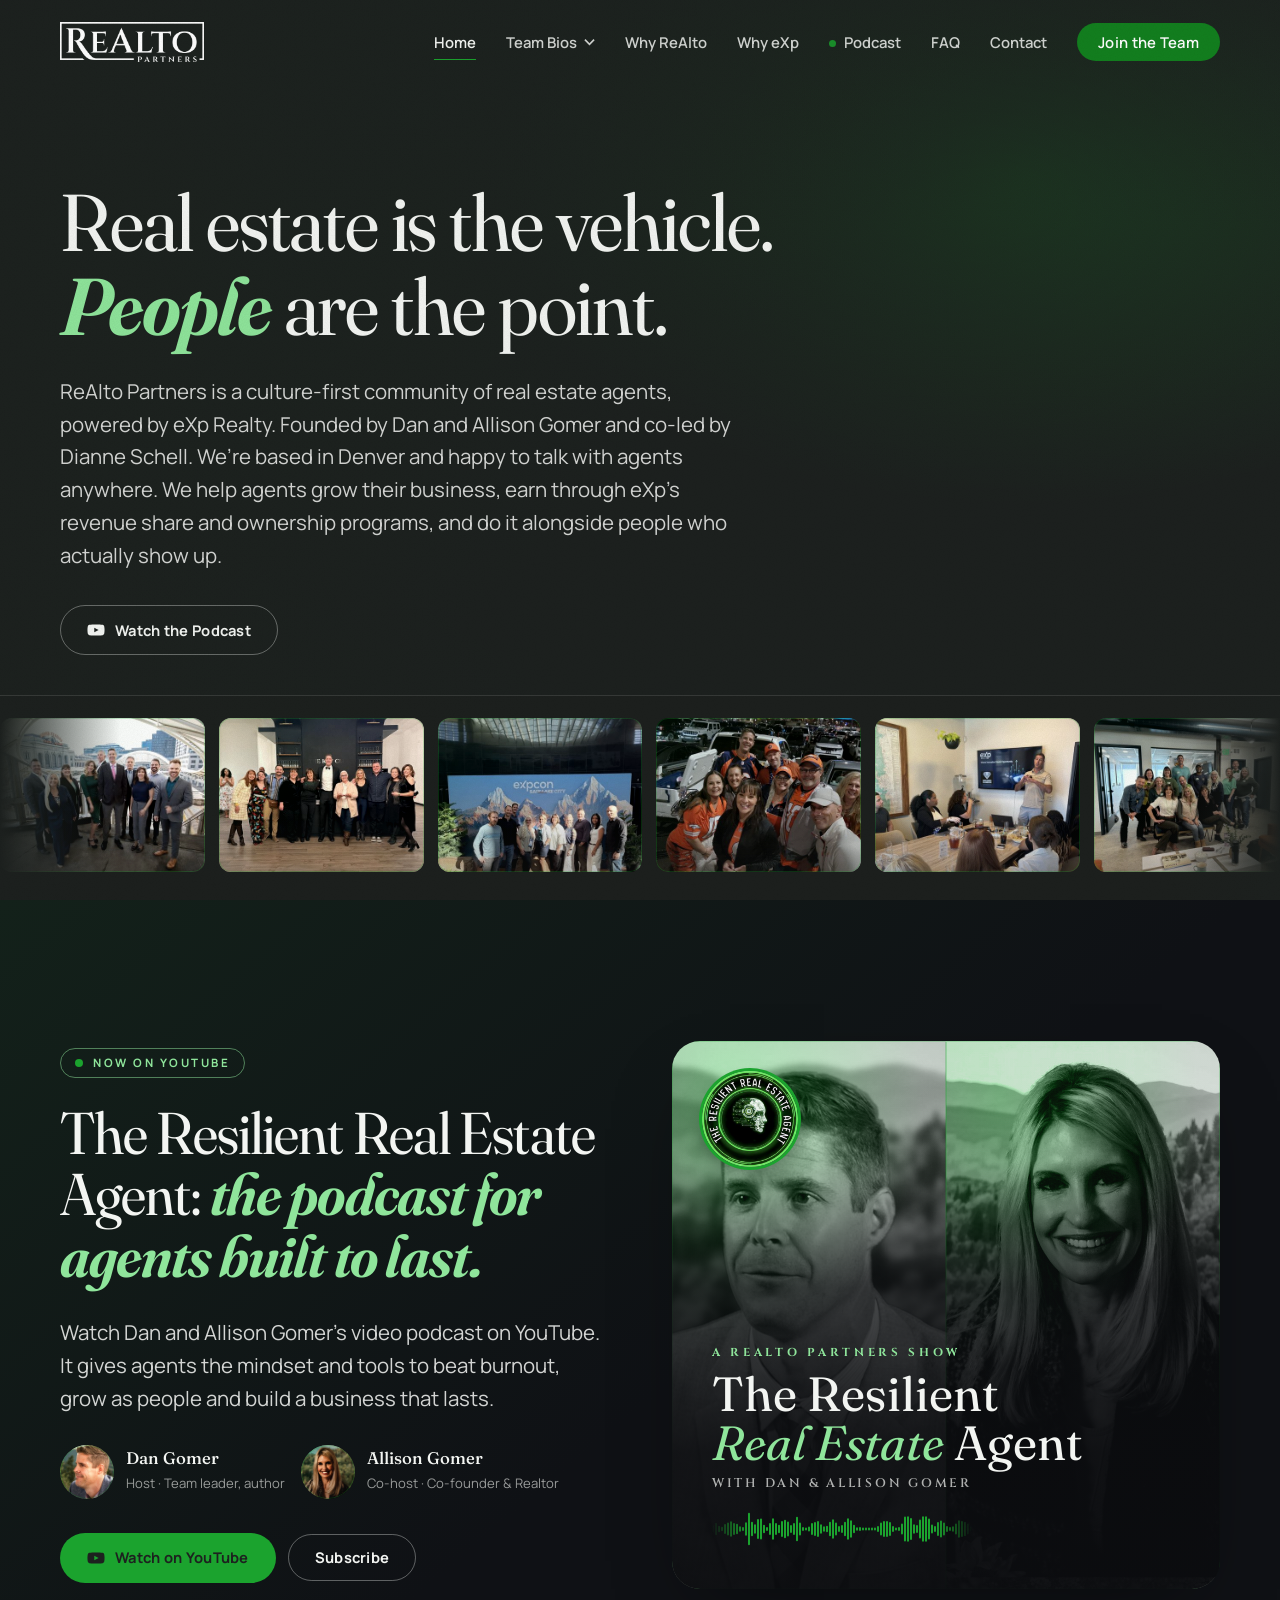
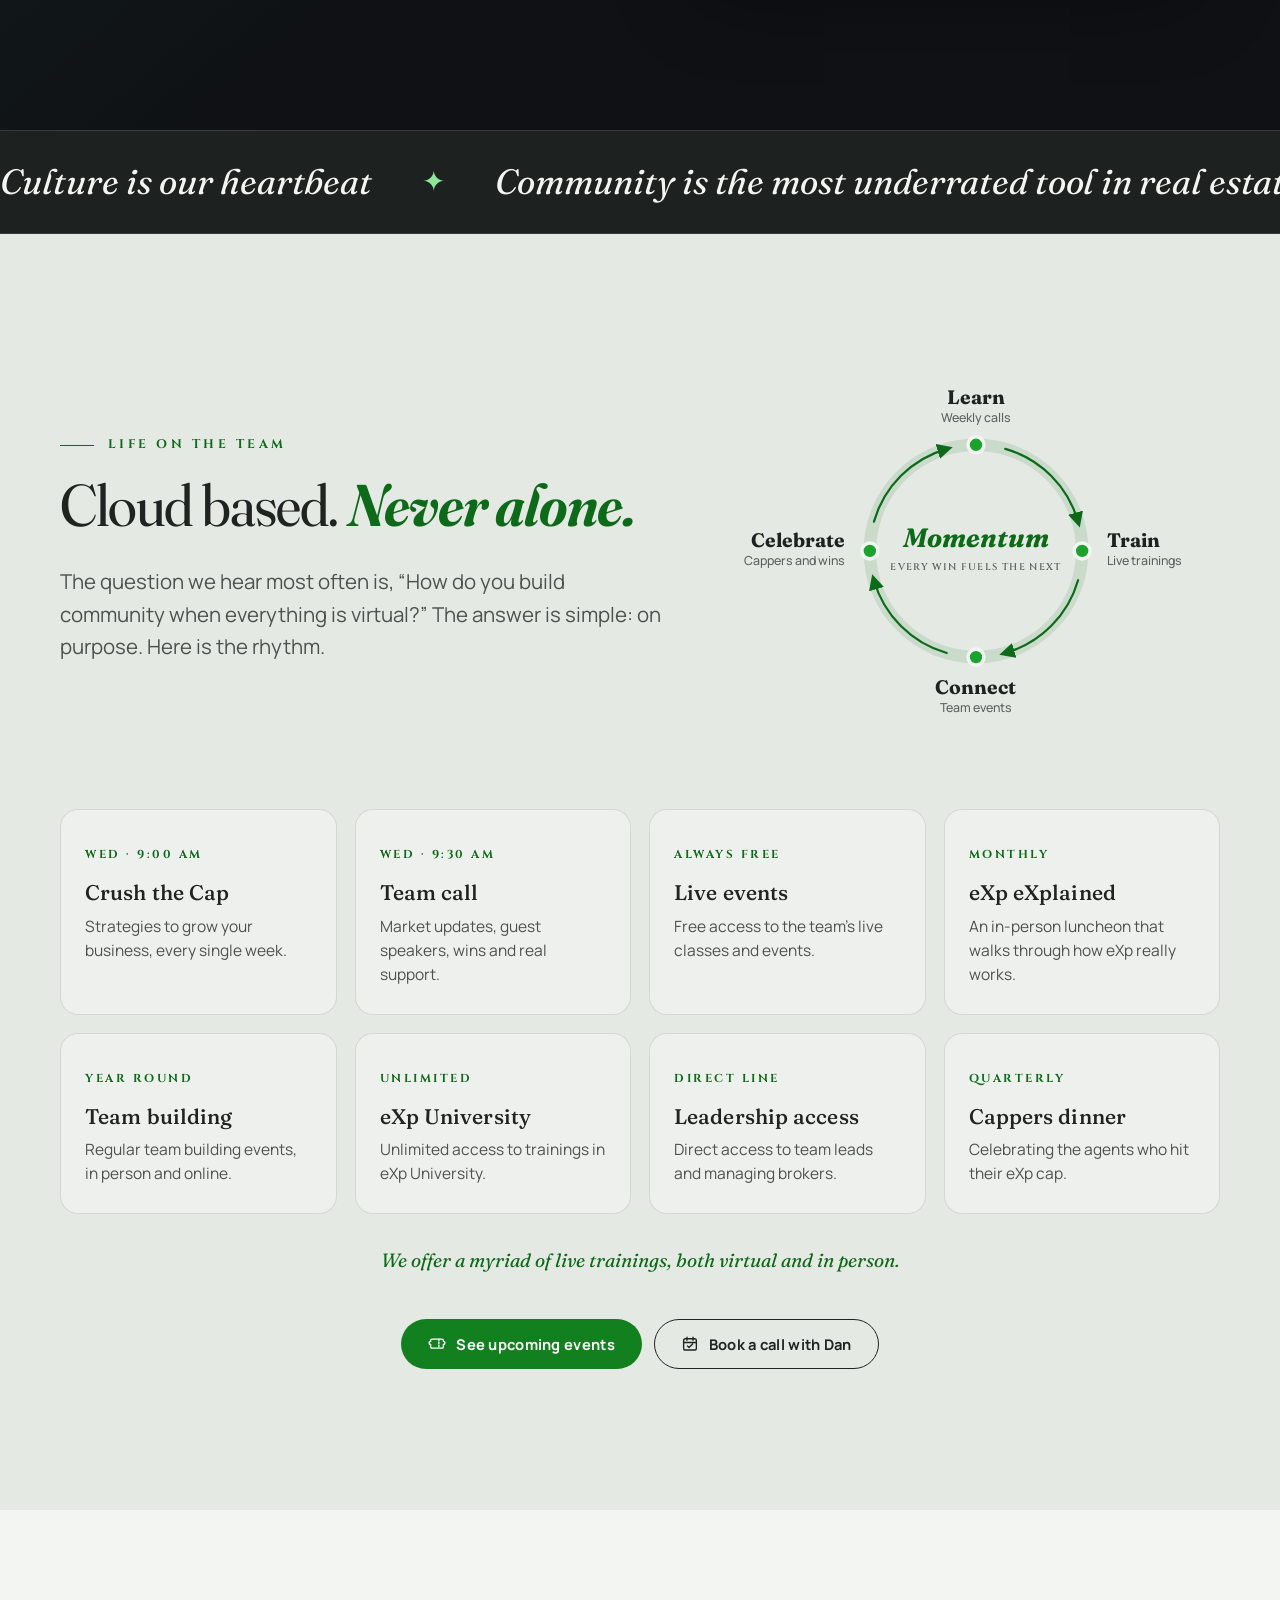
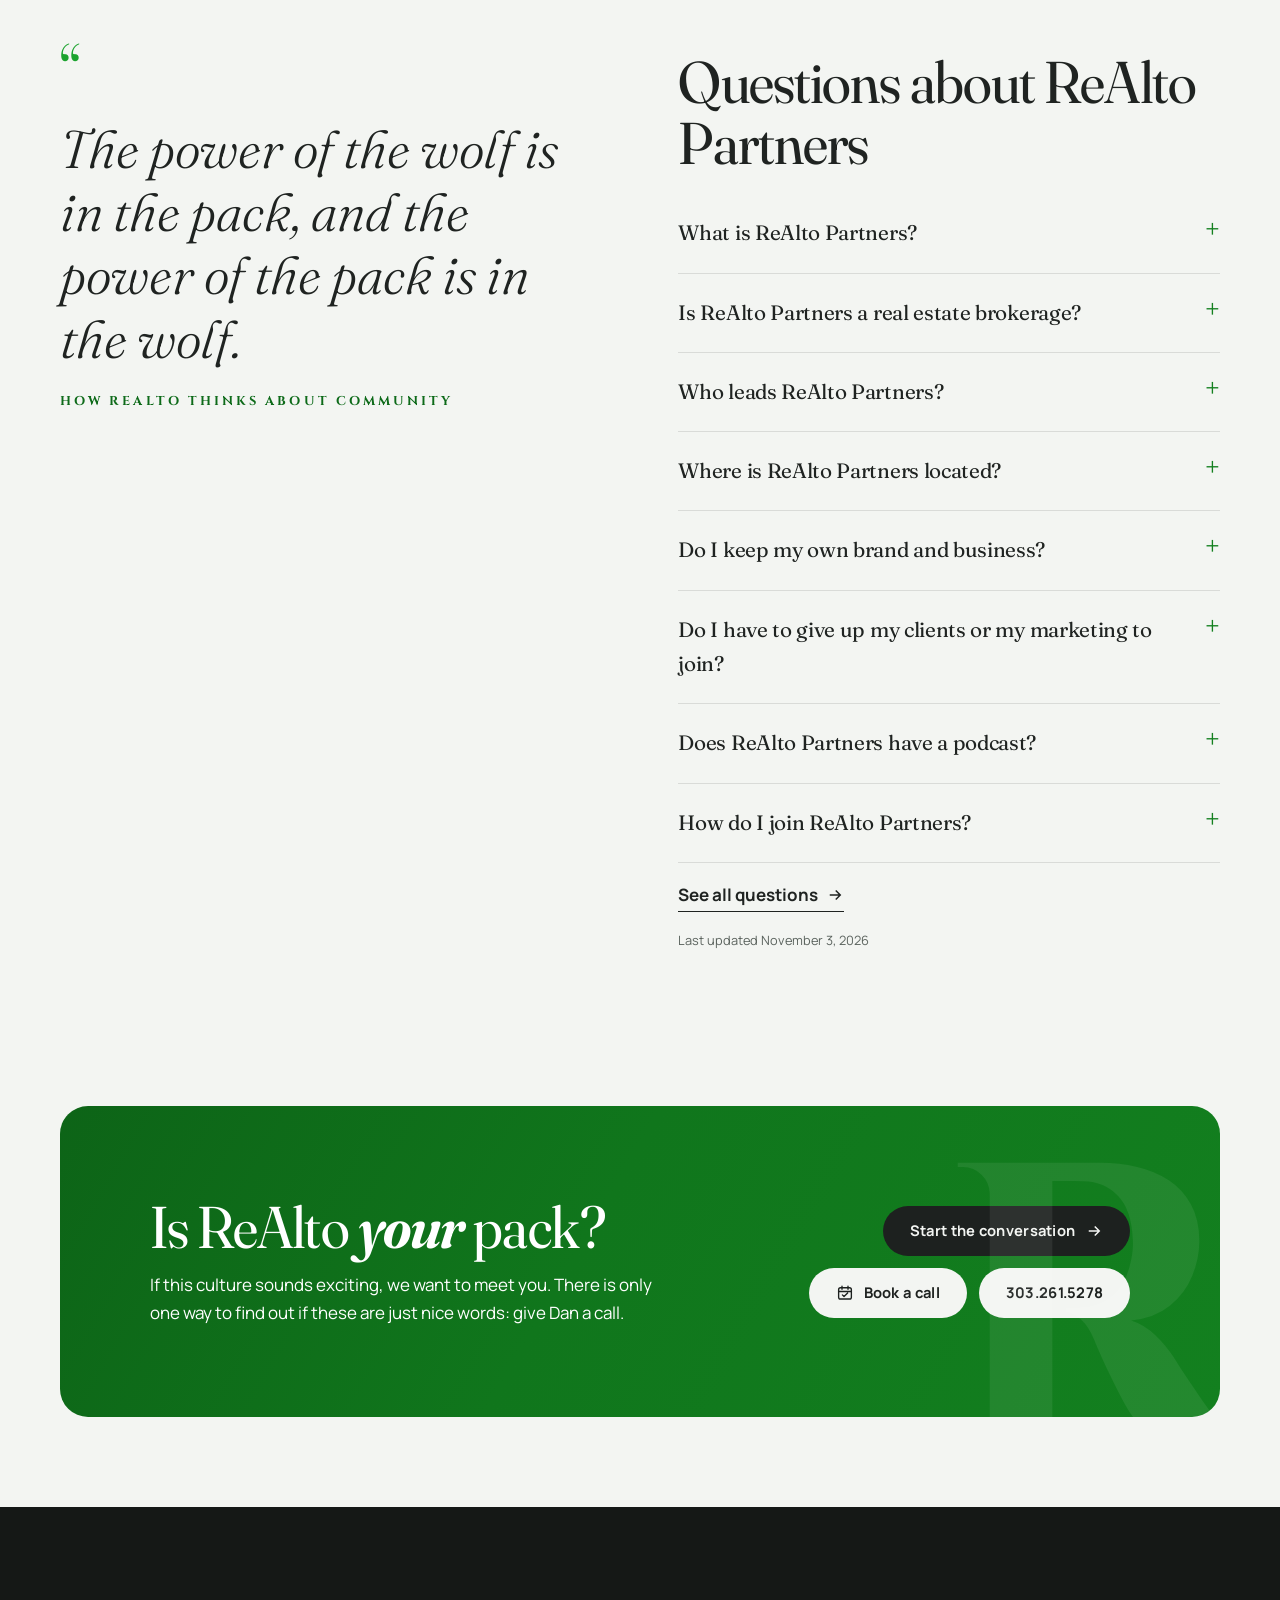
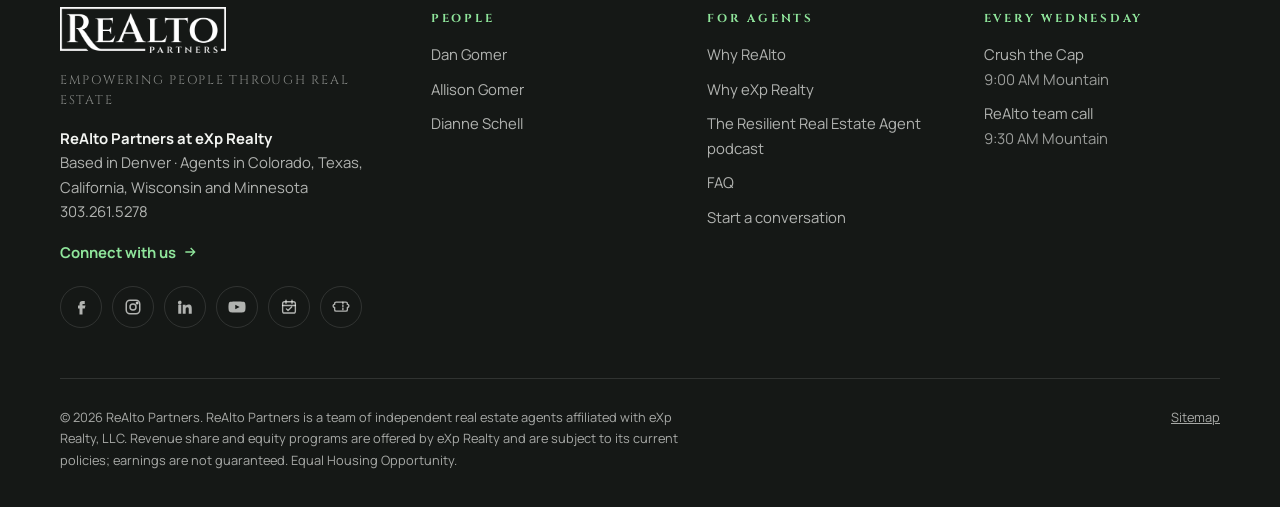
==== commit 1e20ec3a: "ReAlto Partners: smaller hero headlines, conversation waveform, readable card titles - Hero headline" ====
--- a/realto-partners/index.html
+++ b/realto-partners/index.html
@@ -374,7 +374,7 @@
           <small>A ReAlto Partners Show</small>
           <strong>The Resilient<br><em>Real Estate</em> Agent</strong>
           <span class="show-hosts">with Dan &amp; Allison Gomer</span>
-          <div class="wave"><i style="animation-delay:-0.00s"></i><i style="animation-delay:-0.13s"></i><i style="animation-delay:-0.26s"></i><i style="animation-delay:-0.39s"></i><i style="animation-delay:-0.52s"></i><i style="animation-delay:-0.65s"></i><i style="animation-delay:-0.78s"></i><i style="animation-delay:-0.91s"></i><i style="animation-delay:-1.04s"></i><i style="animation-delay:-1.17s"></i><i style="animation-delay:-1.30s"></i><i style="animation-delay:-1.43s"></i><i style="animation-delay:-1.56s"></i><i style="animation-delay:-1.69s"></i><i style="animation-delay:-1.82s"></i><i style="animation-delay:-1.95s"></i><i style="animation-delay:-2.08s"></i><i style="animation-delay:-2.21s"></i><i style="animation-delay:-2.34s"></i><i style="animation-delay:-2.47s"></i><i style="animation-delay:-2.60s"></i><i style="animation-delay:-2.73s"></i><i style="animation-delay:-2.86s"></i><i style="animation-delay:-2.99s"></i><i style="animation-delay:-3.12s"></i><i style="animation-delay:-3.25s"></i><i style="animation-delay:-3.38s"></i><i style="animation-delay:-3.51s"></i></div>
+          <div class="wave" style="--wave-period:2553px"><svg class="wave-svg" viewBox="0 0 5106 40" width="5106" height="40" preserveAspectRatio="none" aria-hidden="true" focusable="false"><path class="spk-a" d="M1 17.2V22.8M4 14.8V25.2M7 17.7V22.3M10 18.7V21.3M13 15.9V24.1M16 14.5V25.5M19 13.2V26.8M22 14.9V25.1M25 15.7V24.3M28 18.3V21.7M31 18.9V21.1M34 14.3V25.7M37 4.8V35.2M40 13.7V26.3M43 16.2V23.8M46 10.9V29.1M49 10.5V29.5M52 16.8V23.2M55 19.1V20.9M58 14.9V25.1M61 10.2V29.8M64 15.0V25.0M67 16.8V23.2M70 13.1V26.9M73 11.8V28.2M76 13.6V26.4M79 17.0V23.0M82 15.0V25.0M85 8.8V31.2M88 14.6V25.4M91 18.9V21.1M94 19.4V20.6M97 18.5V21.5M100 14.9V25.1M103 14.1V25.9M106 12.9V27.1M109 16.2V23.8M112 18.3V21.7M115 17.7V22.3M118 13.7V26.3M121 11.3V28.7M124 14.6V25.4M127 17.9V22.1M130 17.0V23.0M133 13.8V26.2M136 10.3V29.7M139 12.3V27.7M142 16.7V23.3M145 19.2V20.8M148 19.1V20.9M151 19.4V20.6M154 19.4V20.6M157 19.4V20.6M160 19.4V20.6M163 19.4V20.6M166 17.9V22.1M169 14.4V25.6M172 13.1V26.9M175 12.9V27.1M178 13.9V26.1M181 18.0V22.0M184 19.4V20.6M187 19.0V21.0M190 15.6V24.4M193 8.4V31.6M196 8.3V31.7M199 10.0V30.0M202 16.3V23.7M205 17.0V23.0M208 11.6V28.4M211 8.3V31.7M214 8.3V31.7M217 10.6V29.4M220 16.4V23.6M223 18.0V22.0M226 14.0V26.0M229 12.4V27.6M232 14.5V25.5M235 18.0V22.0M238 19.0V21.0M241 18.2V21.8M244 15.5V24.5M247 12.2V27.8M250 13.0V27.0M253 13.7V26.3M256 15.4V24.6M259 18.4V21.6M262 17.3V22.7M265 11.6V28.4M268 9.7V30.3M271 10.5V29.5M274 16.7V23.3M277 13.4V26.6M280 9.0V31.0M283 14.2V25.8M286 18.9V21.1M289 19.0V21.0M292 16.5V23.5M295 10.4V29.6M298 8.7V31.3M301 8.7V31.3M304 10.9V29.1M307 16.8V23.2M310 18.9V21.1M313 18.1V21.9M316 14.3V25.7M319 12.1V27.9M322 12.5V27.5M325 12.4V27.6M328 15.7V24.3M331 18.0V22.0M334 18.6V21.4M337 19.1V20.9M340 19.4V20.6M343 19.4V20.6M346 19.4V20.6M349 15.7V24.3M352 9.6V30.4M355 11.5V28.5M358 16.4V23.6M361 17.3V22.7M364 11.9V28.1M367 9.5V30.5M370 10.8V29.2M373 13.3V26.7M376 17.3V22.7M379 17.9V22.1M382 15.0V25.0M385 12.8V27.2M388 14.3V25.7M391 18.1V21.9M394 19.4V20.6M397 19.3V20.7M400 17.0V23.0M403 11.5V28.5M406 12.5V27.5M409 17.5V22.5M412 16.9V23.1M415 9.8V30.2M418 6.3V33.7M421 9.4V30.6M424 16.0V24.0M427 18.6V21.4M430 19.0V21.0M433 18.0V22.0M436 15.1V24.9M439 14.5V25.5M442 15.1V24.9M445 18.5V21.5M448 17.9V22.1M451 14.9V25.1M454 13.3V26.7M457 17.3V22.7M460 15.9V24.1M463 10.6V29.4M466 9.1V30.9M469 16.5V23.5M472 19.4V20.6M475 14.5V25.5M478 10.7V29.3M481 14.6V25.4M484 18.3V21.7M487 15.3V24.7M490 14.9V25.1M493 18.2V21.8M496 18.3V21.7M499 13.9V26.1M502 12.7V27.3M505 11.6V28.4M508 12.1V27.9M511 13.9V26.1M514 18.2V21.8M517 18.9V21.1M520 18.9V21.1M523 17.2V22.8M526 16.3V23.7M529 14.5V25.5M532 16.0V24.0M535 16.9V23.1M538 18.8V21.2M541 18.7V21.3M544 16.6V23.4M547 15.2V24.8M550 14.1V25.9M553 14.5V25.5M556 17.2V22.8M559 18.9V21.1M562 14.1V25.9M565 8.0V32.0M568 13.6V26.4M571 19.0V21.0M574 19.4V20.6M577 19.4V20.6M580 19.4V20.6M583 19.4V20.6M586 19.4V20.6M589 19.4V20.6M592 19.4V20.6M595 19.4V20.6M598 19.4V20.6M601 19.4V20.6M604 19.4V20.6M607 19.4V20.6M610 19.4V20.6M613 19.4V20.6M616 19.4V20.6M619 19.4V20.6M958 17.5V22.5M961 13.4V26.6M964 9.9V30.1M967 11.7V28.3M970 11.8V28.2M973 17.1V22.9M976 18.8V21.2M979 18.3V21.7M982 14.0V26.0M985 13.5V26.5M988 11.1V28.9M991 12.2V27.8M994 15.7V24.3M997 17.9V22.1M1000 17.5V22.5M1003 12.8V27.2M1006 11.8V28.2M1009 9.5V30.5M1012 10.6V29.4M1015 12.7V27.3M1018 17.4V22.6M1021 17.1V22.9M1024 11.4V28.6M1027 8.7V31.3M1030 9.8V30.2M1033 11.0V29.0M1036 12.2V27.8M1039 16.9V23.1M1042 18.6V21.4M1045 18.9V21.1M1048 14.5V25.5M1051 9.6V30.4M1054 15.7V24.3M1057 14.3V25.7M1060 8.4V31.6M1063 13.9V26.1M1066 14.3V25.7M1069 7.3V32.7M1072 13.6V26.4M1075 18.7V21.3M1078 19.4V20.6M1081 19.4V20.6M1084 19.4V20.6M1087 17.7V22.3M1090 13.5V26.5M1093 10.5V29.5M1096 10.3V29.7M1099 13.2V26.8M1102 17.5V22.5M1105 15.2V24.8M1108 9.3V30.7M1111 14.6V25.4M1114 18.2V21.8M1117 14.8V25.2M1120 11.8V28.2M1123 9.5V30.5M1126 10.5V29.5M1129 13.5V26.5M1132 18.0V22.0M1135 19.0V21.0M1138 19.0V21.0M1141 18.3V21.7M1144 15.3V24.7M1147 15.1V24.9M1150 13.5V26.5M1153 13.4V26.6M1156 15.2V24.8M1159 18.6V21.4M1162 19.1V20.9M1165 18.6V21.4M1168 15.6V24.4M1171 9.9V30.1M1174 14.2V25.8M1177 18.9V21.1M1180 18.6V21.4M1183 15.7V24.3M1186 13.4V26.6M1189 11.7V28.3M1192 13.7V26.3M1195 16.0V24.0M1198 18.1V21.9M1201 17.6V22.4M1204 14.2V25.8M1207 12.2V27.8M1210 13.0V27.0M1213 14.4V25.6M1216 18.0V22.0M1219 16.7V23.3M1222 8.6V31.4M1225 6.8V33.2M1228 8.6V31.4M1231 16.5V23.5M1234 19.4V20.6M1237 19.1V20.9M1240 19.4V20.6M1243 19.4V20.6M1246 19.4V20.6M1249 19.4V20.6M1252 19.4V20.6M1255 16.6V23.4M1258 12.5V27.5M1261 10.6V29.4M1264 8.2V31.8M1267 11.4V28.6M1270 17.4V22.6M1273 17.5V22.5M1276 12.3V27.7M1279 10.4V29.6M1282 13.1V26.9M1285 17.8V22.2M1288 18.6V21.4M1291 18.5V21.5M1294 16.4V23.6M1297 8.8V31.2M1300 9.8V30.2M1303 15.3V24.7M1306 16.8V23.2M1309 12.5V27.5M1312 11.9V28.1M1315 12.8V27.2M1318 17.4V22.6M1321 15.9V24.1M1324 11.6V28.4M1327 8.0V32.0M1330 11.4V28.6M1333 16.4V23.6M1336 19.3V20.7M1339 18.8V21.2M1342 16.1V23.9M1345 11.3V28.7M1348 11.6V28.4M1351 16.7V23.3M1354 19.0V21.0M1357 18.9V21.1M1360 19.4V20.6M1363 19.4V20.6M1366 19.4V20.6M1369 19.4V20.6M1372 19.4V20.6M1375 19.4V20.6M1378 19.4V20.6M1381 19.4V20.6M1384 19.4V20.6M1387 19.4V20.6M1777 17.0V23.0M1780 10.6V29.4M1783 10.3V29.7M1786 8.2V31.8M1789 8.4V31.6M1792 10.6V29.4M1795 16.6V23.4M1798 18.7V21.3M1801 18.6V21.4M1804 15.6V24.4M1807 6.6V33.4M1810 6.9V33.1M1813 14.4V25.6M1816 16.3V23.7M1819 11.2V28.8M1822 11.0V29.0M1825 15.7V24.3M1828 18.9V21.1M1831 17.7V22.3M1834 14.6V25.4M1837 13.4V26.6M1840 17.5V22.5M1843 16.2V23.8M1846 11.8V28.2M1849 9.5V30.5M1852 9.5V30.5M1855 11.0V29.0M1858 16.5V23.5M1861 19.3V20.7M1864 19.3V20.7M1867 17.4V22.6M1870 11.9V28.1M1873 7.4V32.6M1876 6.1V33.9M1879 7.4V32.6M1882 12.6V27.4M1885 17.4V22.6M1888 17.3V22.7M1891 14.1V25.9M1894 12.6V27.4M1897 14.0V26.0M1900 17.8V22.2M1903 19.1V20.9M1906 15.8V24.2M1909 10.0V30.0M1912 4.9V35.1M1915 8.4V31.6M1918 15.0V25.0M1921 17.3V22.7M1924 15.6V24.4M1927 17.6V22.4M1930 19.4V20.6M1933 19.2V20.8M1936 19.4V20.6M1939 19.4V20.6M1942 19.4V20.6M1945 16.9V23.1M1948 10.3V29.7M1951 8.4V31.6M1954 4.8V35.2M1957 8.1V31.9M1960 12.3V27.7M1963 16.7V23.3M1966 19.3V20.7M1969 18.5V21.5M1972 15.3V24.7M1975 14.0V26.0M1978 10.7V29.3M1981 14.0V26.0M1984 14.7V25.3M1987 18.0V22.0M1990 14.1V25.9M1993 8.4V31.6M1996 13.7V26.3M1999 16.3V23.7M2002 13.3V26.7M2005 17.2V22.8M2008 18.7V21.3M2011 18.6V21.4M2014 15.9V24.1M2017 14.6V25.4M2020 14.3V25.7M2023 13.5V26.5M2026 15.9V24.1M2029 18.7V21.3M2032 16.1V23.9M2035 12.8V27.2M2038 16.3V23.7M2041 16.9V23.1M2044 11.7V28.3M2047 7.8V32.2M2050 11.7V28.3M2053 17.1V22.9M2056 18.7V21.3M2059 19.4V20.6M2062 19.4V20.6M2065 19.4V20.6M2068 19.4V20.6M2071 18.1V21.9M2074 15.2V24.8M2077 13.9V26.1M2080 17.8V22.2M2083 17.8V22.2M2086 13.5V26.5M2089 11.8V28.2M2092 10.4V29.6M2095 10.6V29.4M2098 12.6V27.4M2101 18.0V22.0M2104 18.7V21.3M2107 18.7V21.3M2110 17.9V22.1M2113 14.4V25.6M2116 14.1V25.9M2119 16.0V24.0M2122 17.9V22.1M2125 19.3V20.7M2128 18.8V21.2M2131 15.5V24.5M2134 9.9V30.1M2137 9.9V30.1M2140 16.4V23.6M2143 18.5V21.5M2146 15.6V24.4M2149 13.7V26.3M2152 14.0V26.0M2155 16.1V23.9M2158 18.5V21.5M2161 18.0V22.0M2164 14.8V25.2M2167 16.0V24.0M2170 17.8V22.2M2173 19.1V20.9M2176 17.0V23.0M2179 11.9V28.1M2182 9.6V30.4M2185 8.7V31.3M2188 9.3V30.7M2191 12.6V27.4M2194 17.2V22.8M2197 18.0V22.0M2200 15.4V24.6M2203 15.8V24.2M2206 17.9V22.1M2209 18.6V21.4M2212 18.7V21.3M2215 17.4V22.6M2218 14.9V25.1M2221 17.0V23.0M2224 18.3V21.7M2227 13.9V26.1M2230 12.8V27.2M2233 9.9V30.1M2236 10.7V29.3M2239 14.1V25.9M2242 18.2V21.8M2245 18.8V21.2M2248 18.7V21.3M2251 19.4V20.6M2254 19.4V20.6M2257 19.4V20.6M2260 19.4V20.6M2263 19.4V20.6M2266 19.4V20.6M2269 19.4V20.6M2272 19.4V20.6M2275 19.4V20.6M2278 19.4V20.6M2554 17.2V22.8M2557 14.8V25.2M2560 17.7V22.3M2563 18.7V21.3M2566 15.9V24.1M2569 14.5V25.5M2572 13.2V26.8M2575 14.9V25.1M2578 15.7V24.3M2581 18.3V21.7M2584 18.9V21.1M2587 14.3V25.7M2590 4.8V35.2M2593 13.7V26.3M2596 16.2V23.8M2599 10.9V29.1M2602 10.5V29.5M2605 16.8V23.2M2608 19.1V20.9M2611 14.9V25.1M2614 10.2V29.8M2617 15.0V25.0M2620 16.8V23.2M2623 13.1V26.9M2626 11.8V28.2M2629 13.6V26.4M2632 17.0V23.0M2635 15.0V25.0M2638 8.8V31.2M2641 14.6V25.4M2644 18.9V21.1M2647 19.4V20.6M2650 18.5V21.5M2653 14.9V25.1M2656 14.1V25.9M2659 12.9V27.1M2662 16.2V23.8M2665 18.3V21.7M2668 17.7V22.3M2671 13.7V26.3M2674 11.3V28.7M2677 14.6V25.4M2680 17.9V22.1M2683 17.0V23.0M2686 13.8V26.2M2689 10.3V29.7M2692 12.3V27.7M2695 16.7V23.3M2698 19.2V20.8M2701 19.1V20.9M2704 19.4V20.6M2707 19.4V20.6M2710 19.4V20.6M2713 19.4V20.6M2716 19.4V20.6M2719 17.9V22.1M2722 14.4V25.6M2725 13.1V26.9M2728 12.9V27.1M2731 13.9V26.1M2734 18.0V22.0M2737 19.4V20.6M2740 19.0V21.0M2743 15.6V24.4M2746 8.4V31.6M2749 8.3V31.7M2752 10.0V30.0M2755 16.3V23.7M2758 17.0V23.0M2761 11.6V28.4M2764 8.3V31.7M2767 8.3V31.7M2770 10.6V29.4M2773 16.4V23.6M2776 18.0V22.0M2779 14.0V26.0M2782 12.4V27.6M2785 14.5V25.5M2788 18.0V22.0M2791 19.0V21.0M2794 18.2V21.8M2797 15.5V24.5M2800 12.2V27.8M2803 13.0V27.0M2806 13.7V26.3M2809 15.4V24.6M2812 18.4V21.6M2815 17.3V22.7M2818 11.6V28.4M2821 9.7V30.3M2824 10.5V29.5M2827 16.7V23.3M2830 13.4V26.6M2833 9.0V31.0M2836 14.2V25.8M2839 18.9V21.1M2842 19.0V21.0M2845 16.5V23.5M2848 10.4V29.6M2851 8.7V31.3M2854 8.7V31.3M2857 10.9V29.1M2860 16.8V23.2M2863 18.9V21.1M2866 18.1V21.9M2869 14.3V25.7M2872 12.1V27.9M2875 12.5V27.5M2878 12.4V27.6M2881 15.7V24.3M2884 18.0V22.0M2887 18.6V21.4M2890 19.1V20.9M2893 19.4V20.6M2896 19.4V20.6M2899 19.4V20.6M2902 15.7V24.3M2905 9.6V30.4M2908 11.5V28.5M2911 16.4V23.6M2914 17.3V22.7M2917 11.9V28.1M2920 9.5V30.5M2923 10.8V29.2M2926 13.3V26.7M2929 17.3V22.7M2932 17.9V22.1M2935 15.0V25.0M2938 12.8V27.2M2941 14.3V25.7M2944 18.1V21.9M2947 19.4V20.6M2950 19.3V20.7M2953 17.0V23.0M2956 11.5V28.5M2959 12.5V27.5M2962 17.5V22.5M2965 16.9V23.1M2968 9.8V30.2M2971 6.3V33.7M2974 9.4V30.6M2977 16.0V24.0M2980 18.6V21.4M2983 19.0V21.0M2986 18.0V22.0M2989 15.1V24.9M2992 14.5V25.5M2995 15.1V24.9M2998 18.5V21.5M3001 17.9V22.1M3004 14.9V25.1M3007 13.3V26.7M3010 17.3V22.7M3013 15.9V24.1M3016 10.6V29.4M3019 9.1V30.9M3022 16.5V23.5M3025 19.4V20.6M3028 14.5V25.5M3031 10.7V29.3M3034 14.6V25.4M3037 18.3V21.7M3040 15.3V24.7M3043 14.9V25.1M3046 18.2V21.8M3049 18.3V21.7M3052 13.9V26.1M3055 12.7V27.3M3058 11.6V28.4M3061 12.1V27.9M3064 13.9V26.1M3067 18.2V21.8M3070 18.9V21.1M3073 18.9V21.1M3076 17.2V22.8M3079 16.3V23.7M3082 14.5V25.5M3085 16.0V24.0M3088 16.9V23.1M3091 18.8V21.2M3094 18.7V21.3M3097 16.6V23.4M3100 15.2V24.8M3103 14.1V25.9M3106 14.5V25.5M3109 17.2V22.8M3112 18.9V21.1M3115 14.1V25.9M3118 8.0V32.0M3121 13.6V26.4M3124 19.0V21.0M3127 19.4V20.6M3130 19.4V20.6M3133 19.4V20.6M3136 19.4V20.6M3139 19.4V20.6M3142 19.4V20.6M3145 19.4V20.6M3148 19.4V20.6M3151 19.4V20.6M3154 19.4V20.6M3157 19.4V20.6M3160 19.4V20.6M3163 19.4V20.6M3166 19.4V20.6M3169 19.4V20.6M3172 19.4V20.6M3511 17.5V22.5M3514 13.4V26.6M3517 9.9V30.1M3520 11.7V28.3M3523 11.8V28.2M3526 17.1V22.9M3529 18.8V21.2M3532 18.3V21.7M3535 14.0V26.0M3538 13.5V26.5M3541 11.1V28.9M3544 12.2V27.8M3547 15.7V24.3M3550 17.9V22.1M3553 17.5V22.5M3556 12.8V27.2M3559 11.8V28.2M3562 9.5V30.5M3565 10.6V29.4M3568 12.7V27.3M3571 17.4V22.6M3574 17.1V22.9M3577 11.4V28.6M3580 8.7V31.3M3583 9.8V30.2M3586 11.0V29.0M3589 12.2V27.8M3592 16.9V23.1M3595 18.6V21.4M3598 18.9V21.1M3601 14.5V25.5M3604 9.6V30.4M3607 15.7V24.3M3610 14.3V25.7M3613 8.4V31.6M3616 13.9V26.1M3619 14.3V25.7M3622 7.3V32.7M3625 13.6V26.4M3628 18.7V21.3M3631 19.4V20.6M3634 19.4V20.6M3637 19.4V20.6M3640 17.7V22.3M3643 13.5V26.5M3646 10.5V29.5M3649 10.3V29.7M3652 13.2V26.8M3655 17.5V22.5M3658 15.2V24.8M3661 9.3V30.7M3664 14.6V25.4M3667 18.2V21.8M3670 14.8V25.2M3673 11.8V28.2M3676 9.5V30.5M3679 10.5V29.5M3682 13.5V26.5M3685 18.0V22.0M3688 19.0V21.0M3691 19.0V21.0M3694 18.3V21.7M3697 15.3V24.7M3700 15.1V24.9M3703 13.5V26.5M3706 13.4V26.6M3709 15.2V24.8M3712 18.6V21.4M3715 19.1V20.9M3718 18.6V21.4M3721 15.6V24.4M3724 9.9V30.1M3727 14.2V25.8M3730 18.9V21.1M3733 18.6V21.4M3736 15.7V24.3M3739 13.4V26.6M3742 11.7V28.3M3745 13.7V26.3M3748 16.0V24.0M3751 18.1V21.9M3754 17.6V22.4M3757 14.2V25.8M3760 12.2V27.8M3763 13.0V27.0M3766 14.4V25.6M3769 18.0V22.0M3772 16.7V23.3M3775 8.6V31.4M3778 6.8V33.2M3781 8.6V31.4M3784 16.5V23.5M3787 19.4V20.6M3790 19.1V20.9M3793 19.4V20.6M3796 19.4V20.6M3799 19.4V20.6M3802 19.4V20.6M3805 19.4V20.6M3808 16.6V23.4M3811 12.5V27.5M3814 10.6V29.4M3817 8.2V31.8M3820 11.4V28.6M3823 17.4V22.6M3826 17.5V22.5M3829 12.3V27.7M3832 10.4V29.6M3835 13.1V26.9M3838 17.8V22.2M3841 18.6V21.4M3844 18.5V21.5M3847 16.4V23.6M3850 8.8V31.2M3853 9.8V30.2M3856 15.3V24.7M3859 16.8V23.2M3862 12.5V27.5M3865 11.9V28.1M3868 12.8V27.2M3871 17.4V22.6M3874 15.9V24.1M3877 11.6V28.4M3880 8.0V32.0M3883 11.4V28.6M3886 16.4V23.6M3889 19.3V20.7M3892 18.8V21.2M3895 16.1V23.9M3898 11.3V28.7M3901 11.6V28.4M3904 16.7V23.3M3907 19.0V21.0M3910 18.9V21.1M3913 19.4V20.6M3916 19.4V20.6M3919 19.4V20.6M3922 19.4V20.6M3925 19.4V20.6M3928 19.4V20.6M3931 19.4V20.6M3934 19.4V20.6M3937 19.4V20.6M3940 19.4V20.6M4330 17.0V23.0M4333 10.6V29.4M4336 10.3V29.7M4339 8.2V31.8M4342 8.4V31.6M4345 10.6V29.4M4348 16.6V23.4M4351 18.7V21.3M4354 18.6V21.4M4357 15.6V24.4M4360 6.6V33.4M4363 6.9V33.1M4366 14.4V25.6M4369 16.3V23.7M4372 11.2V28.8M4375 11.0V29.0M4378 15.7V24.3M4381 18.9V21.1M4384 17.7V22.3M4387 14.6V25.4M4390 13.4V26.6M4393 17.5V22.5M4396 16.2V23.8M4399 11.8V28.2M4402 9.5V30.5M4405 9.5V30.5M4408 11.0V29.0M4411 16.5V23.5M4414 19.3V20.7M4417 19.3V20.7M4420 17.4V22.6M4423 11.9V28.1M4426 7.4V32.6M4429 6.1V33.9M4432 7.4V32.6M4435 12.6V27.4M4438 17.4V22.6M4441 17.3V22.7M4444 14.1V25.9M4447 12.6V27.4M4450 14.0V26.0M4453 17.8V22.2M4456 19.1V20.9M4459 15.8V24.2M4462 10.0V30.0M4465 4.9V35.1M4468 8.4V31.6M4471 15.0V25.0M4474 17.3V22.7M4477 15.6V24.4M4480 17.6V22.4M4483 19.4V20.6M4486 19.2V20.8M4489 19.4V20.6M4492 19.4V20.6M4495 19.4V20.6M4498 16.9V23.1M4501 10.3V29.7M4504 8.4V31.6M4507 4.8V35.2M4510 8.1V31.9M4513 12.3V27.7M4516 16.7V23.3M4519 19.3V20.7M4522 18.5V21.5M4525 15.3V24.7M4528 14.0V26.0M4531 10.7V29.3M4534 14.0V26.0M4537 14.7V25.3M4540 18.0V22.0M4543 14.1V25.9M4546 8.4V31.6M4549 13.7V26.3M4552 16.3V23.7M4555 13.3V26.7M4558 17.2V22.8M4561 18.7V21.3M4564 18.6V21.4M4567 15.9V24.1M4570 14.6V25.4M4573 14.3V25.7M4576 13.5V26.5M4579 15.9V24.1M4582 18.7V21.3M4585 16.1V23.9M4588 12.8V27.2M4591 16.3V23.7M4594 16.9V23.1M4597 11.7V28.3M4600 7.8V32.2M4603 11.7V28.3M4606 17.1V22.9M4609 18.7V21.3M4612 19.4V20.6M4615 19.4V20.6M4618 19.4V20.6M4621 19.4V20.6M4624 18.1V21.9M4627 15.2V24.8M4630 13.9V26.1M4633 17.8V22.2M4636 17.8V22.2M4639 13.5V26.5M4642 11.8V28.2M4645 10.4V29.6M4648 10.6V29.4M4651 12.6V27.4M4654 18.0V22.0M4657 18.7V21.3M4660 18.7V21.3M4663 17.9V22.1M4666 14.4V25.6M4669 14.1V25.9M4672 16.0V24.0M4675 17.9V22.1M4678 19.3V20.7M4681 18.8V21.2M4684 15.5V24.5M4687 9.9V30.1M4690 9.9V30.1M4693 16.4V23.6M4696 18.5V21.5M4699 15.6V24.4M4702 13.7V26.3M4705 14.0V26.0M4708 16.1V23.9M4711 18.5V21.5M4714 18.0V22.0M4717 14.8V25.2M4720 16.0V24.0M4723 17.8V22.2M4726 19.1V20.9M4729 17.0V23.0M4732 11.9V28.1M4735 9.6V30.4M4738 8.7V31.3M4741 9.3V30.7M4744 12.6V27.4M4747 17.2V22.8M4750 18.0V22.0M4753 15.4V24.6M4756 15.8V24.2M4759 17.9V22.1M4762 18.6V21.4M4765 18.7V21.3M4768 17.4V22.6M4771 14.9V25.1M4774 17.0V23.0M4777 18.3V21.7M4780 13.9V26.1M4783 12.8V27.2M4786 9.9V30.1M4789 10.7V29.3M4792 14.1V25.9M4795 18.2V21.8M4798 18.8V21.2M4801 18.7V21.3M4804 19.4V20.6M4807 19.4V20.6M4810 19.4V20.6M4813 19.4V20.6M4816 19.4V20.6M4819 19.4V20.6M4822 19.4V20.6M4825 19.4V20.6M4828 19.4V20.6M4831 19.4V20.6"/><path class="spk-b" d="M622 17.6V22.4M625 12.3V27.7M628 9.7V30.3M631 7.9V32.1M634 8.9V31.1M637 13.9V26.1M640 17.6V22.4M643 15.4V24.6M646 9.0V31.0M649 7.6V32.4M652 15.5V24.5M655 19.0V21.0M658 15.4V24.6M661 10.6V29.4M664 5.8V34.2M667 8.7V31.3M670 16.4V23.6M673 18.5V21.5M676 15.4V24.6M679 9.0V31.0M682 14.8V25.2M685 18.8V21.2M688 18.0V22.0M691 14.2V25.8M694 10.9V29.1M697 13.0V27.0M700 13.7V26.3M703 17.8V22.2M706 15.4V24.6M709 11.5V28.5M712 14.7V25.3M715 11.6V28.4M718 2.3V37.7M721 13.5V26.5M724 19.2V20.8M727 18.6V21.4M730 15.6V24.4M733 8.3V31.7M736 6.3V33.7M739 7.9V32.1M742 16.1V23.9M745 18.8V21.2M748 19.3V20.7M751 19.4V20.6M754 19.4V20.6M757 19.4V20.6M760 16.7V23.3M763 13.1V26.9M766 16.3V23.7M769 17.4V22.6M772 10.2V29.8M775 7.7V32.3M778 6.9V33.1M781 7.2V32.8M784 10.0V30.0M787 17.2V22.8M790 19.4V20.6M793 13.4V26.6M796 7.5V32.5M799 7.9V32.1M802 13.5V26.5M805 17.0V23.0M808 11.5V28.5M811 8.7V31.3M814 12.1V27.9M817 16.4V23.6M820 18.5V21.5M823 15.3V24.7M826 13.3V26.7M829 15.3V24.7M832 18.4V21.6M835 19.3V20.7M838 18.7V21.3M841 16.8V23.2M844 11.1V28.9M847 10.3V29.7M850 10.6V29.4M853 13.1V26.9M856 17.5V22.5M859 16.6V23.4M862 12.7V27.3M865 12.4V27.6M868 16.9V23.1M871 19.0V21.0M874 19.4V20.6M877 16.1V23.9M880 10.8V29.2M883 7.7V32.3M886 7.4V32.6M889 10.2V29.8M892 16.8V23.2M895 18.7V21.3M898 16.4V23.6M901 13.9V26.1M904 15.1V24.9M907 16.8V23.2M910 18.4V21.6M913 17.2V22.8M916 12.1V27.9M919 11.8V28.2M922 16.6V23.4M925 19.2V20.8M928 19.4V20.6M931 19.4V20.6M934 19.4V20.6M937 19.4V20.6M940 19.4V20.6M943 19.4V20.6M946 19.4V20.6M949 19.4V20.6M952 19.4V20.6M955 19.4V20.6M1390 15.9V24.1M1393 10.5V29.5M1396 16.2V23.8M1399 13.8V26.2M1402 7.5V32.5M1405 13.5V26.5M1408 17.7V22.3M1411 14.3V25.7M1414 12.0V28.0M1417 12.6V27.4M1420 13.9V26.1M1423 17.9V22.1M1426 19.3V20.7M1429 17.6V22.4M1432 12.3V27.7M1435 9.9V30.1M1438 9.8V30.2M1441 14.5V25.5M1444 18.0V22.0M1447 18.5V21.5M1450 19.0V21.0M1453 15.6V24.4M1456 9.5V30.5M1459 6.0V34.0M1462 6.1V33.9M1465 8.6V31.4M1468 16.6V23.4M1471 18.9V21.1M1474 12.0V28.0M1477 4.5V35.5M1480 11.9V28.1M1483 18.2V21.8M1486 16.4V23.6M1489 14.8V25.2M1492 13.8V26.2M1495 16.3V23.7M1498 18.3V21.7M1501 15.5V24.5M1504 9.5V30.5M1507 8.3V31.7M1510 16.2V23.8M1513 18.9V21.1M1516 18.9V21.1M1519 17.6V22.4M1522 14.9V25.1M1525 12.9V27.1M1528 13.9V26.1M1531 17.3V22.7M1534 16.5V23.5M1537 11.5V28.5M1540 9.1V30.9M1543 15.9V24.1M1546 19.4V20.6M1549 19.2V20.8M1552 19.4V20.6M1555 19.4V20.6M1558 19.4V20.6M1561 19.4V20.6M1564 19.4V20.6M1567 17.7V22.3M1570 14.1V25.9M1573 12.4V27.6M1576 13.4V26.6M1579 17.5V22.5M1582 18.8V21.2M1585 19.2V20.8M1588 18.7V21.3M1591 16.6V23.4M1594 14.0V26.0M1597 14.6V25.4M1600 14.6V25.4M1603 16.5V23.5M1606 18.5V21.5M1609 12.6V27.4M1612 6.8V33.2M1615 13.3V26.7M1618 18.6V21.4M1621 19.4V20.6M1624 15.3V24.7M1627 8.8V31.2M1630 6.1V33.9M1633 14.6V25.4M1636 16.5V23.5M1639 12.3V27.7M1642 16.6V23.4M1645 11.2V28.8M1648 5.6V34.4M1651 13.2V26.8M1654 19.4V20.6M1657 18.8V21.2M1660 15.4V24.6M1663 9.4V30.6M1666 7.1V32.9M1669 9.5V30.5M1672 15.4V24.6M1675 14.0V26.0M1678 9.5V30.5M1681 14.0V26.0M1684 18.6V21.4M1687 19.0V21.0M1690 18.1V21.9M1693 14.9V25.1M1696 13.4V26.6M1699 12.3V27.7M1702 14.9V25.1M1705 18.0V22.0M1708 18.7V21.3M1711 15.5V24.5M1714 9.9V30.1M1717 16.1V23.9M1720 14.4V25.6M1723 8.8V31.2M1726 9.1V30.9M1729 14.3V25.7M1732 19.2V20.8M1735 19.4V20.6M1738 19.4V20.6M1741 19.4V20.6M1744 19.4V20.6M1747 19.4V20.6M1750 19.4V20.6M1753 19.4V20.6M1756 19.4V20.6M1759 19.4V20.6M1762 19.4V20.6M1765 19.4V20.6M1768 19.4V20.6M1771 19.4V20.6M1774 19.4V20.6M2281 17.6V22.4M2284 13.6V26.4M2287 11.5V28.5M2290 11.4V28.6M2293 14.7V25.3M2296 17.6V22.4M2299 19.3V20.7M2302 18.6V21.4M2305 18.2V21.8M2308 14.5V25.5M2311 14.1V25.9M2314 14.0V26.0M2317 15.2V24.8M2320 18.4V21.6M2323 16.4V23.6M2326 12.3V27.7M2329 16.6V23.4M2332 18.6V21.4M2335 19.3V20.7M2338 14.5V25.5M2341 5.3V34.7M2344 12.4V27.6M2347 17.1V22.9M2350 11.2V28.8M2353 10.9V29.1M2356 7.6V32.4M2359 11.9V28.1M2362 17.3V22.7M2365 19.2V20.8M2368 18.5V21.5M2371 16.2V23.8M2374 11.9V28.1M2377 12.7V27.3M2380 16.3V23.7M2383 15.8V24.2M2386 12.2V27.8M2389 15.2V24.8M2392 16.3V23.7M2395 10.1V29.9M2398 5.7V34.3M2401 6.8V33.2M2404 7.8V32.2M2407 10.5V29.5M2410 16.8V23.2M2413 18.6V21.4M2416 19.3V20.7M2419 19.4V20.6M2422 19.4V20.6M2425 19.4V20.6M2428 17.4V22.6M2431 15.4V24.6M2434 17.4V22.6M2437 19.0V21.0M2440 18.6V21.4M2443 15.3V24.7M2446 14.7V25.3M2449 14.4V25.6M2452 13.3V26.7M2455 15.5V24.5M2458 18.5V21.5M2461 13.4V26.6M2464 7.1V32.9M2467 14.3V25.7M2470 18.5V21.5M2473 19.4V20.6M2476 16.4V23.6M2479 10.5V29.5M2482 8.6V31.4M2485 10.9V29.1M2488 16.9V23.1M2491 17.1V22.9M2494 14.4V25.6M2497 17.4V22.6M2500 13.8V26.2M2503 5.0V35.0M2506 12.4V27.6M2509 19.3V20.7M2512 19.4V20.6M2515 19.4V20.6M2518 19.4V20.6M2521 19.4V20.6M2524 19.4V20.6M2527 19.4V20.6M2530 19.4V20.6M2533 19.4V20.6M2536 19.4V20.6M2539 19.4V20.6M2542 19.4V20.6M2545 19.4V20.6M2548 19.4V20.6M2551 19.4V20.6M3175 17.6V22.4M3178 12.3V27.7M3181 9.7V30.3M3184 7.9V32.1M3187 8.9V31.1M3190 13.9V26.1M3193 17.6V22.4M3196 15.4V24.6M3199 9.0V31.0M3202 7.6V32.4M3205 15.5V24.5M3208 19.0V21.0M3211 15.4V24.6M3214 10.6V29.4M3217 5.8V34.2M3220 8.7V31.3M3223 16.4V23.6M3226 18.5V21.5M3229 15.4V24.6M3232 9.0V31.0M3235 14.8V25.2M3238 18.8V21.2M3241 18.0V22.0M3244 14.2V25.8M3247 10.9V29.1M3250 13.0V27.0M3253 13.7V26.3M3256 17.8V22.2M3259 15.4V24.6M3262 11.5V28.5M3265 14.7V25.3M3268 11.6V28.4M3271 2.3V37.7M3274 13.5V26.5M3277 19.2V20.8M3280 18.6V21.4M3283 15.6V24.4M3286 8.3V31.7M3289 6.3V33.7M3292 7.9V32.1M3295 16.1V23.9M3298 18.8V21.2M3301 19.3V20.7M3304 19.4V20.6M3307 19.4V20.6M3310 19.4V20.6M3313 16.7V23.3M3316 13.1V26.9M3319 16.3V23.7M3322 17.4V22.6M3325 10.2V29.8M3328 7.7V32.3M3331 6.9V33.1M3334 7.2V32.8M3337 10.0V30.0M3340 17.2V22.8M3343 19.4V20.6M3346 13.4V26.6M3349 7.5V32.5M3352 7.9V32.1M3355 13.5V26.5M3358 17.0V23.0M3361 11.5V28.5M3364 8.7V31.3M3367 12.1V27.9M3370 16.4V23.6M3373 18.5V21.5M3376 15.3V24.7M3379 13.3V26.7M3382 15.3V24.7M3385 18.4V21.6M3388 19.3V20.7M3391 18.7V21.3M3394 16.8V23.2M3397 11.1V28.9M3400 10.3V29.7M3403 10.6V29.4M3406 13.1V26.9M3409 17.5V22.5M3412 16.6V23.4M3415 12.7V27.3M3418 12.4V27.6M3421 16.9V23.1M3424 19.0V21.0M3427 19.4V20.6M3430 16.1V23.9M3433 10.8V29.2M3436 7.7V32.3M3439 7.4V32.6M3442 10.2V29.8M3445 16.8V23.2M3448 18.7V21.3M3451 16.4V23.6M3454 13.9V26.1M3457 15.1V24.9M3460 16.8V23.2M3463 18.4V21.6M3466 17.2V22.8M3469 12.1V27.9M3472 11.8V28.2M3475 16.6V23.4M3478 19.2V20.8M3481 19.4V20.6M3484 19.4V20.6M3487 19.4V20.6M3490 19.4V20.6M3493 19.4V20.6M3496 19.4V20.6M3499 19.4V20.6M3502 19.4V20.6M3505 19.4V20.6M3508 19.4V20.6M3943 15.9V24.1M3946 10.5V29.5M3949 16.2V23.8M3952 13.8V26.2M3955 7.5V32.5M3958 13.5V26.5M3961 17.7V22.3M3964 14.3V25.7M3967 12.0V28.0M3970 12.6V27.4M3973 13.9V26.1M3976 17.9V22.1M3979 19.3V20.7M3982 17.6V22.4M3985 12.3V27.7M3988 9.9V30.1M3991 9.8V30.2M3994 14.5V25.5M3997 18.0V22.0M4000 18.5V21.5M4003 19.0V21.0M4006 15.6V24.4M4009 9.5V30.5M4012 6.0V34.0M4015 6.1V33.9M4018 8.6V31.4M4021 16.6V23.4M4024 18.9V21.1M4027 12.0V28.0M4030 4.5V35.5M4033 11.9V28.1M4036 18.2V21.8M4039 16.4V23.6M4042 14.8V25.2M4045 13.8V26.2M4048 16.3V23.7M4051 18.3V21.7M4054 15.5V24.5M4057 9.5V30.5M4060 8.3V31.7M4063 16.2V23.8M4066 18.9V21.1M4069 18.9V21.1M4072 17.6V22.4M4075 14.9V25.1M4078 12.9V27.1M4081 13.9V26.1M4084 17.3V22.7M4087 16.5V23.5M4090 11.5V28.5M4093 9.1V30.9M4096 15.9V24.1M4099 19.4V20.6M4102 19.2V20.8M4105 19.4V20.6M4108 19.4V20.6M4111 19.4V20.6M4114 19.4V20.6M4117 19.4V20.6M4120 17.7V22.3M4123 14.1V25.9M4126 12.4V27.6M4129 13.4V26.6M4132 17.5V22.5M4135 18.8V21.2M4138 19.2V20.8M4141 18.7V21.3M4144 16.6V23.4M4147 14.0V26.0M4150 14.6V25.4M4153 14.6V25.4M4156 16.5V23.5M4159 18.5V21.5M4162 12.6V27.4M4165 6.8V33.2M4168 13.3V26.7M4171 18.6V21.4M4174 19.4V20.6M4177 15.3V24.7M4180 8.8V31.2M4183 6.1V33.9M4186 14.6V25.4M4189 16.5V23.5M4192 12.3V27.7M4195 16.6V23.4M4198 11.2V28.8M4201 5.6V34.4M4204 13.2V26.8M4207 19.4V20.6M4210 18.8V21.2M4213 15.4V24.6M4216 9.4V30.6M4219 7.1V32.9M4222 9.5V30.5M4225 15.4V24.6M4228 14.0V26.0M4231 9.5V30.5M4234 14.0V26.0M4237 18.6V21.4M4240 19.0V21.0M4243 18.1V21.9M4246 14.9V25.1M4249 13.4V26.6M4252 12.3V27.7M4255 14.9V25.1M4258 18.0V22.0M4261 18.7V21.3M4264 15.5V24.5M4267 9.9V30.1M4270 16.1V23.9M4273 14.4V25.6M4276 8.8V31.2M4279 9.1V30.9M4282 14.3V25.7M4285 19.2V20.8M4288 19.4V20.6M4291 19.4V20.6M4294 19.4V20.6M4297 19.4V20.6M4300 19.4V20.6M4303 19.4V20.6M4306 19.4V20.6M4309 19.4V20.6M4312 19.4V20.6M4315 19.4V20.6M4318 19.4V20.6M4321 19.4V20.6M4324 19.4V20.6M4327 19.4V20.6M4834 17.6V22.4M4837 13.6V26.4M4840 11.5V28.5M4843 11.4V28.6M4846 14.7V25.3M4849 17.6V22.4M4852 19.3V20.7M4855 18.6V21.4M4858 18.2V21.8M4861 14.5V25.5M4864 14.1V25.9M4867 14.0V26.0M4870 15.2V24.8M4873 18.4V21.6M4876 16.4V23.6M4879 12.3V27.7M4882 16.6V23.4M4885 18.6V21.4M4888 19.3V20.7M4891 14.5V25.5M4894 5.3V34.7M4897 12.4V27.6M4900 17.1V22.9M4903 11.2V28.8M4906 10.9V29.1M4909 7.6V32.4M4912 11.9V28.1M4915 17.3V22.7M4918 19.2V20.8M4921 18.5V21.5M4924 16.2V23.8M4927 11.9V28.1M4930 12.7V27.3M4933 16.3V23.7M4936 15.8V24.2M4939 12.2V27.8M4942 15.2V24.8M4945 16.3V23.7M4948 10.1V29.9M4951 5.7V34.3M4954 6.8V33.2M4957 7.8V32.2M4960 10.5V29.5M4963 16.8V23.2M4966 18.6V21.4M4969 19.3V20.7M4972 19.4V20.6M4975 19.4V20.6M4978 19.4V20.6M4981 17.4V22.6M4984 15.4V24.6M4987 17.4V22.6M4990 19.0V21.0M4993 18.6V21.4M4996 15.3V24.7M4999 14.7V25.3M5002 14.4V25.6M5005 13.3V26.7M5008 15.5V24.5M5011 18.5V21.5M5014 13.4V26.6M5017 7.1V32.9M5020 14.3V25.7M5023 18.5V21.5M5026 19.4V20.6M5029 16.4V23.6M5032 10.5V29.5M5035 8.6V31.4M5038 10.9V29.1M5041 16.9V23.1M5044 17.1V22.9M5047 14.4V25.6M5050 17.4V22.6M5053 13.8V26.2M5056 5.0V35.0M5059 12.4V27.6M5062 19.3V20.7M5065 19.4V20.6M5068 19.4V20.6M5071 19.4V20.6M5074 19.4V20.6M5077 19.4V20.6M5080 19.4V20.6M5083 19.4V20.6M5086 19.4V20.6M5089 19.4V20.6M5092 19.4V20.6M5095 19.4V20.6M5098 19.4V20.6M5101 19.4V20.6M5104 19.4V20.6"/></svg></div>
         </div>
       </a>
     </div>
--- a/realto-partners/assets/css/styles.css
+++ b/realto-partners/assets/css/styles.css
@@ -108,7 +108,7 @@
   margin: 0 0 0.5em;
   font-variation-settings: "SOFT" 30, "opsz" 120;
 }
-h1 { font-size: clamp(2.7rem, 7vw, 5.8rem); }
+h1 { font-size: clamp(2.3rem, 5.95vw, 4.93rem); } /* 85% of the original clamp(2.7rem, 7vw, 5.8rem), matching the home hero */
 h2 { font-size: clamp(2.1rem, 4.6vw, 3.7rem); }
 h3 { font-size: clamp(1.4rem, 2.2vw, 1.85rem); line-height: 1.15; }
 h4 { font-size: 1.2rem; line-height: 1.25; }
@@ -402,10 +402,18 @@
 .podcast-art .overlay small { font: 600 0.72rem/1 var(--f-mark); letter-spacing: 0.32em; color: var(--ember-soft); text-transform: uppercase; }
 .podcast-art .overlay strong { font-family: var(--f-display); font-weight: 400; font-size: clamp(1.9rem, 4vw, 3rem); line-height: 1; margin-top: 12px; }
 .podcast-art .overlay strong em { color: var(--brass); }
-.wave { display: flex; align-items: flex-end; gap: 4px; height: 34px; margin-top: 18px; }
-.wave i { width: 4px; background: var(--ember); border-radius: 2px; animation: wave 1.2s ease-in-out infinite; }
-.wave i:nth-child(odd) { background: var(--brass); }
-@keyframes wave { 0%, 100% { height: 20%; } 50% { height: 100%; } }
+/* Podcast waveform: a scrolling two-voice conversation (generated in the build, two shades of green) */
+.wave {
+  position: relative; width: min(260px, 100%); height: 40px; margin-top: 18px; overflow: hidden;
+  -webkit-mask-image: linear-gradient(90deg, transparent, #000 14%, #000 86%, transparent);
+          mask-image: linear-gradient(90deg, transparent, #000 14%, #000 86%, transparent);
+}
+.wave-svg { display: block; height: 40px; max-width: none; animation: waveScroll 26s linear infinite; }
+.wave-svg path { fill: none; stroke-width: 2; stroke-linecap: round; }
+.wave-svg .spk-a { stroke: var(--brass); }
+.wave-svg .spk-b { stroke: var(--ember-soft); }
+@keyframes waveScroll { to { transform: translateX(calc(-1 * var(--wave-period))); } }
+@media (prefers-reduced-motion: reduce) { .wave-svg { animation: none; } }
 
 @media (max-width: 920px) { .podcast-card { grid-template-columns: 1fr; } }
 
@@ -695,6 +703,7 @@
 /* 404 / thank-you */
 .center-screen { min-height: 100svh; display: grid; place-items: center; text-align: center; padding: 120px var(--gutter) 60px; }
 .center-screen .big { font: 700 clamp(6rem, 22vw, 14rem)/0.9 var(--f-mark); color: var(--brass); opacity: 0.9; }
+.center-screen h1.h2 { font-size: clamp(1.79rem, 3.91vw, 3.15rem); } /* hero headline at 85%, like every other page */
 
 /* ==========================================================================
    SEO / content additions
@@ -760,7 +769,7 @@
 
 /* ---------- The Resilient Real Estate Agent co-brand ---------- */
 a.podcast-art { display: block; color: var(--ivory); text-decoration: none; }
-a.podcast-art:hover .wave i { animation-duration: 0.8s; }
+a.podcast-art:hover .wave-svg { animation-duration: 16s; }
 .podcast-art .overlay strong { line-height: 1.02; }
 .show-hosts { display: block; margin-top: 10px; font: 600 0.78rem/1 var(--f-mark); letter-spacing: 0.22em; text-transform: uppercase; color: rgba(243,245,242,0.7); }
 .show-logo {
@@ -832,7 +841,7 @@
     linear-gradient(135deg, rgba(27,163,46,0.18), transparent 50%);
 }
 .hero-inner { padding-bottom: 40px; }
-.hero-inner h1 { max-width: 15ch; font-size: clamp(2.8rem, 7.4vw, 6.2rem); margin-bottom: 26px; }
+.hero-inner h1 { max-width: 15ch; font-size: clamp(2.38rem, 6.29vw, 5.27rem); margin-bottom: 26px; } /* 85% of the original clamp(2.8rem, 7.4vw, 6.2rem) */
 .hero-inner .lede { max-width: 56ch; margin-bottom: 34px; }
 .hero-actions { display: flex; flex-wrap: wrap; align-items: center; gap: 14px; }
 .hero-founder {
@@ -1165,3 +1174,13 @@
 .footer-connect a { color: var(--green-hi); display: inline-flex; align-items: center; gap: 6px; }
 .footer-connect a svg { width: 16px; height: 16px; }
 @media (max-width: 1180px) and (min-width: 921px) { .nav { gap: 18px; } .nav a, .nav-drop { font-size: 0.86rem; } .nav .btn { padding: 10px 16px; } }
+
+/* Small serif headings (card titles): use Fraunces' text optical size, not the display cut.
+   The display cut ("opsz" 120) has hairline strokes and tight spacing that blur at ~20px. */
+h4, .h4, .rhythm-item h3, .rhythm-item h4 {
+  font-variation-settings: "SOFT" 30, "opsz" 18;
+  letter-spacing: 0.005em;
+  font-weight: 500;
+}
+.rhythm-item .h4, .rhythm-item h4 { font-size: 1.32rem; line-height: 1.2; margin: 14px 0 8px; }
+.rhythm-item p { font-size: 0.97rem; line-height: 1.55; }
